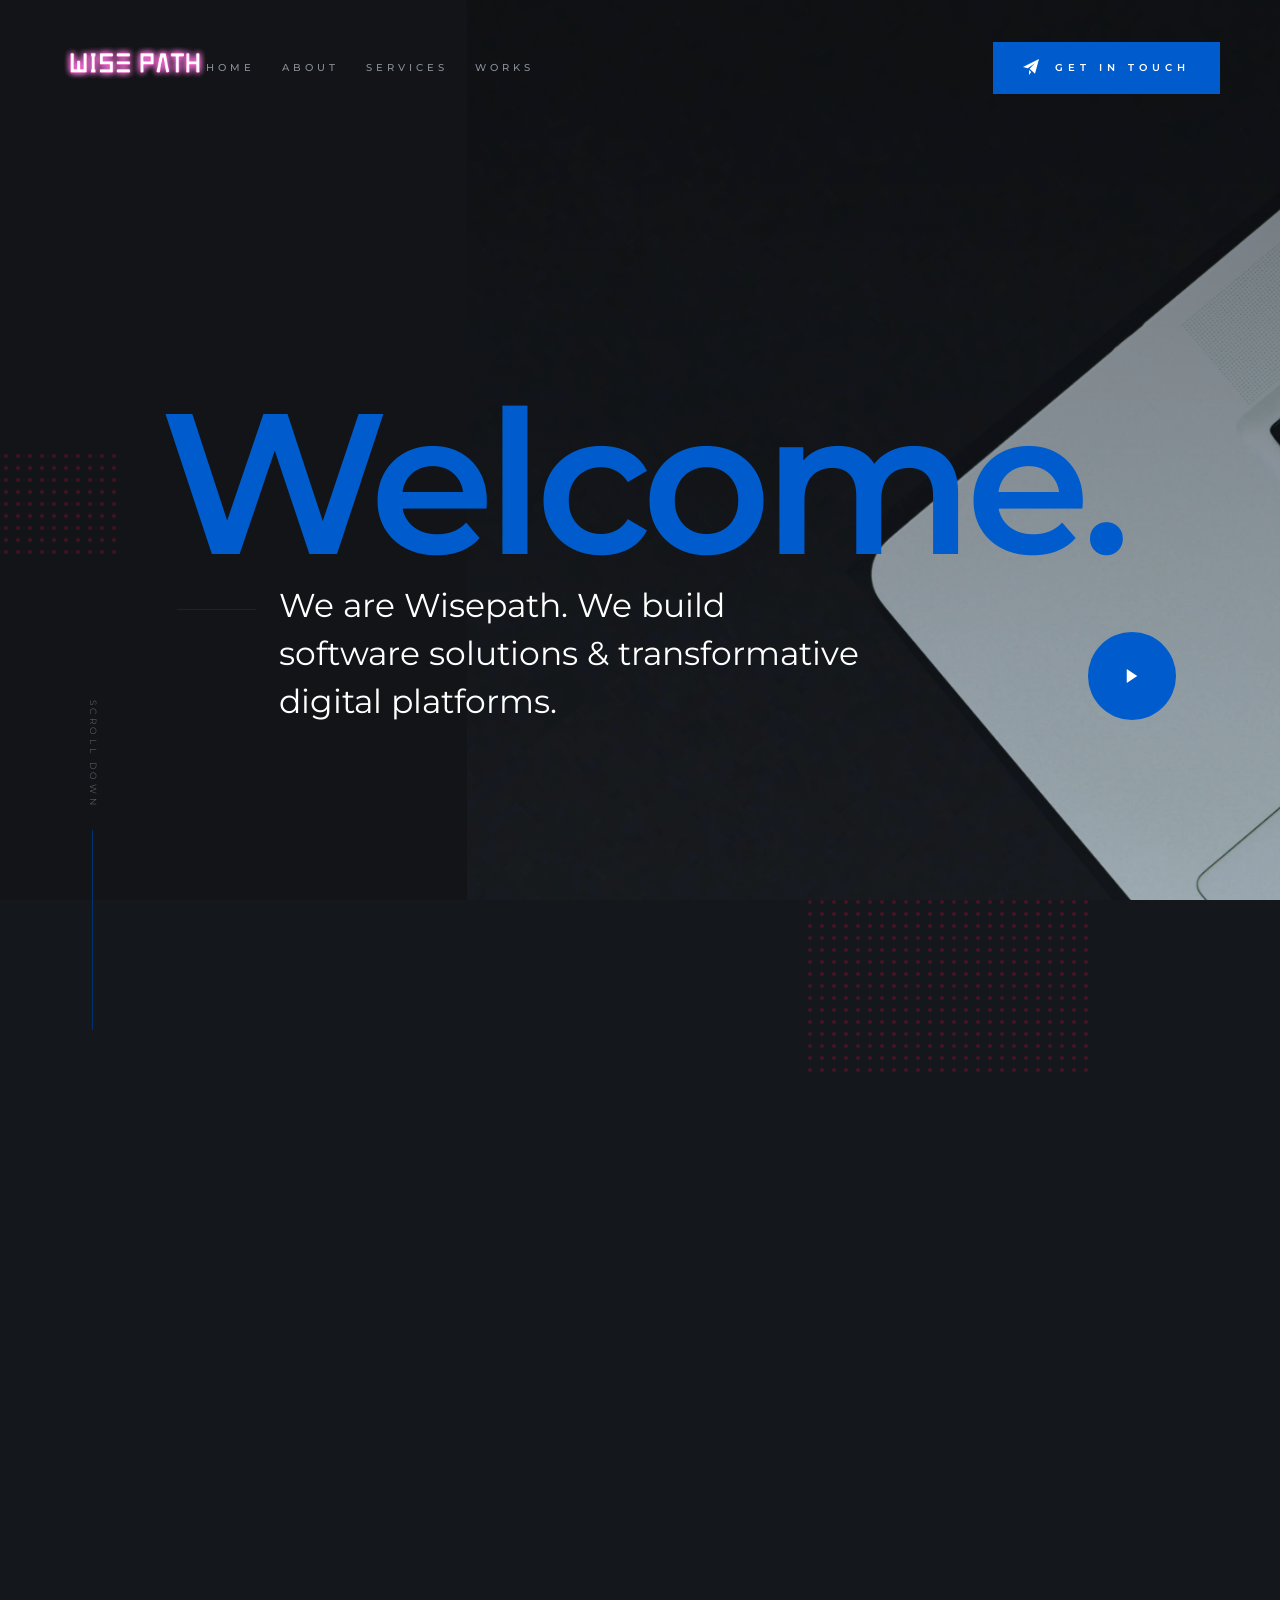
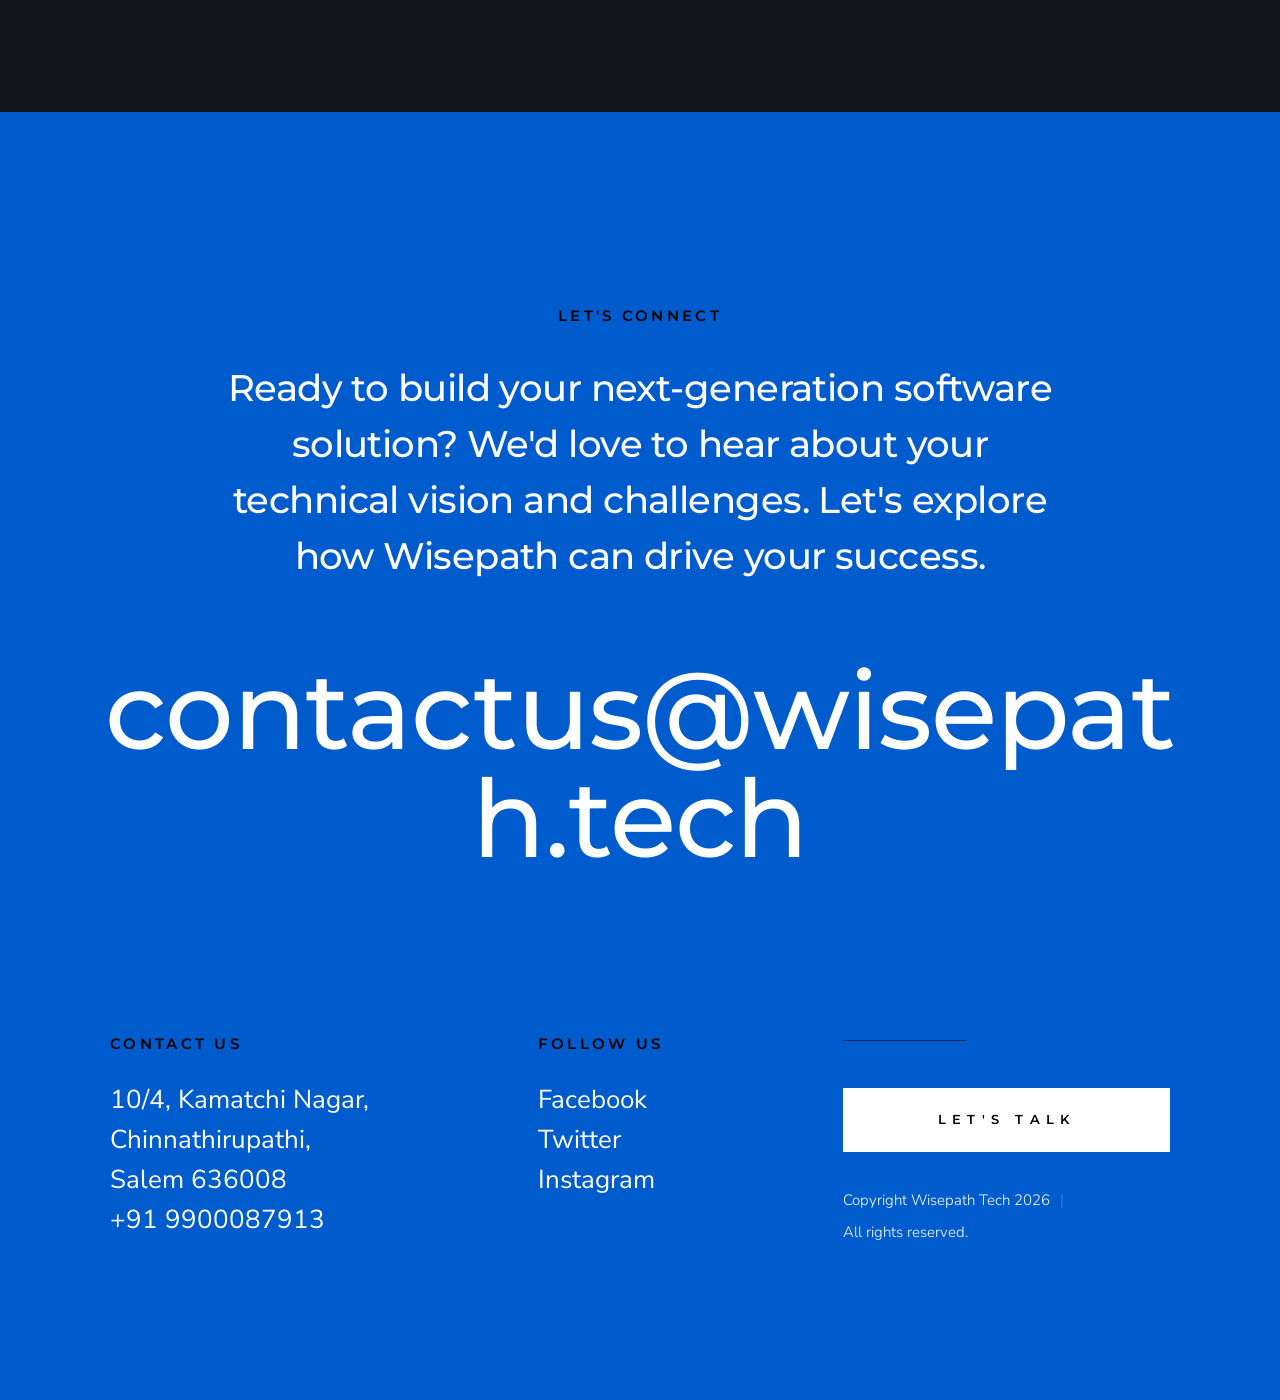
==== index.html @ 1fee24b3 "Initial Commit" ====
<!DOCTYPE html>
<html class="no-js" lang="en">
<head>

    <!--- basic page needs
    ================================================== -->
    <meta charset="utf-8">
    <title>Wisepath - Software Development & Digital Solutions</title>
    <meta name="description" content="Wisepath is a leading software development and digital solutions company delivering cutting-edge enterprise applications.">
    <meta name="author" content="Wisepath Team">

    <!-- mobile specific metas
    ================================================== -->
    <meta name="viewport" content="width=device-width, initial-scale=1">

    <!-- CSS
    ================================================== -->
    <link rel="stylesheet" href="css/styles.css">
    <link rel="stylesheet" href="css/vendor.css">

    <!-- script
    ================================================== -->
    <script src="js/modernizr.js"></script>
    <script defer src="js/fontawesome/all.min.js"></script>

    <!-- favicons
    ================================================== -->
    <link rel="apple-touch-icon" sizes="180x180" href="apple-touch-icon.png">
    <link rel="icon" type="image/png" sizes="32x32" href="favicon-32x32.png">
    <link rel="icon" type="image/png" sizes="16x16" href="favicon-16x16.png">
    <link rel="manifest" href="site.webmanifest">

</head>

<body id="top">


    <!-- preloader
    ================================================== -->
    <div id="preloader">
        <div id="loader" class="dots-fade">
            <div></div>
            <div></div>
            <div></div>
        </div>
    </div>


    <!-- header
    ================================================== -->
    <header class="s-header">

        <div class="s-header__logo">
            <a href="index.html">
                <img src="images/logo.png" alt="Homepage">
            </a>
        </div>

        <div class="s-header__content">
    
            <nav class="s-header__nav-wrap">
                <ul class="s-header__nav">
                    <li><a class="smoothscroll" href="#hero" title="Intro">Home</a></li>
                    <li><a class="smoothscroll" href="#about" title="About">About</a></li>
                    <li><a class="smoothscroll" href="#services" title="Services">Services</a></li>
                    <li><a class="smoothscroll" href="#portfolio" title="Works">Works</a></li>
                </ul>
            </nav> <!-- end s-header__nav-wrap -->

            <a href="mailto:#0" class="btn btn--primary btn--small">
                <svg xmlns="http://www.w3.org/2000/svg" width="24" height="24" viewBox="0 0 24 24"><path d="M24 0l-6 22-8.129-7.239 7.802-8.234-10.458 7.227-7.215-1.754 24-12zm-15 16.668v7.332l3.258-4.431-3.258-2.901z"/></svg>
                Get In Touch
            </a>

        </div> <!-- end header-content -->

        <a class="s-header__menu-toggle" href="#0"><span>Menu</span></a>

    </header> <!-- end s-header -->


    <!-- hero
    ================================================== -->
    <section id="hero" class="s-hero target-section">

        <div class="s-hero__bg">
            <div class="gradient-overlay"></div>
        </div>

        <div class="row s-hero__content">
            <div class="column">

                <h1>Welcome.</h1>
                <div class="s-hero__content-about">

                    <p>
                    We are Wisepath. We build <br>
                     software solutions
                    & transformative <br> digital platforms.
                    </p>
    
                    <footer>
                        <div class="s-hero__content-social">
                            <a href="#0"><i class="fab fa-facebook-f" aria-hidden="true"></i></a>
                            <a href="#0"><i class="fab fa-twitter" aria-hidden="true"></i></a>
                            <a href="#0"><i class="fab fa-instagram" aria-hidden="true"></i></a>
                        </div>
                    </footer>
                </div>

            </div>
        </div>

        <div class="s-hero__video">
            <a class="s-hero__video-link" href="#0" data-lity="">
                <svg xmlns="http://www.w3.org/2000/svg" width="24" height="24" viewBox="0 0 24 24"><path d="M21 12l-18 12v-24z"/></svg>
                <span class="s-hero__video-text">Learn More</span>
            </a>
        </div>

        <div class="s-hero__scroll">
            <a href="#about" class="s-hero__scroll-link smoothscroll">
                Scroll Down
            </a>
        </div>

    </section> <!-- end s-hero -->


    <!-- about
    ================================================== -->
    <section id="about" class="s-about">

        <div class="horizontal-line"></div>

        <div class="row">
            <div class="column large-12">

                <div class="section-title" data-num="01" data-aos="fade-up">
                    <h3 class="h6">Who We Are</h3>
                </div>

            </div>

            <div class="column large-6 w-900-stack s-about__intro-text">
                <h1 class="display-1" data-aos="fade-up">
                    Wisepath is a forward-thinking software development company. We architect innovative applications and build scalable digital ecosystems.
                </h1>

                <p class="lead" data-aos="fade-up">
                    We specialize in transforming business challenges into opportunities through strategic thinking, 
                    cutting-edge technology, and human-centered design. Our team of expert developers delivers measurable results 
                    and lasting impact for enterprises worldwide.
                </p>
            </div>

            <div class="column large-6 w-900-stack s-about__photo-block">
                <div class="s-about__photo" data-aos="fade-up"></div>
            </div>
        </div>

        <div class="row block-large-1-2 block-tab-full s-about__process item-list">
            <div class="column item item-process" data-aos="fade-up">
                <h3 class="item-title">Strategy</h3>
                <p>
                We begin by deeply understanding your business goals, market landscape, and target audience. 
                Our strategic consultants develop a comprehensive roadmap that aligns technology solutions with 
                your organizational objectives. This foundation ensures every decision drives real business value.
                </p>
            </div>
            <div class="column item item-process" data-aos="fade-up">
                <h3 class="item-title">Development</h3>
                <p>
                Our expert development teams build robust, scalable solutions using modern technologies and best practices. 
                We focus on clean code, security, and performance optimization. Throughout development, we maintain complete 
                transparency and regular communication with stakeholders.
                </p>
            </div>
            <div class="column item item-process" data-aos="fade-up">
                <h3 class="item-title">Integration</h3>
                <p>
                Seamless integration with your existing systems and workflows is critical. We ensure smooth data migration, 
                minimal downtime, and comprehensive user training. Our integration specialists work to guarantee your new solutions 
                work flawlessly within your ecosystem.
                </p>
            </div>
            <div class="column item item-process" data-aos="fade-up">
                <h3 class="item-title">Optimization</h3>
                <p>
                Post-launch support doesn't end at go-live. We continuously monitor performance, gather user feedback, and 
                implement improvements. Our dedicated support team ensures your systems perform optimally and evolve with your business needs.
                </p>
            </div>
        </div>

    </section> <!-- end s-about -->


    <!-- services
    ================================================== -->
    <section id="services" class="s-services">

        <div class="row">
            <div class="column large-12">
                <div class="section-title" data-num="02" data-aos="fade-up">
                    <h3 class="h6">Our Expertise</h3>
                </div>
            </div>
            <div class="column large-6 w-900-stack">
                <h1 class="display-1" data-aos="fade-up">
                    We deliver comprehensive expertise across software development, 
                    cloud infrastructure, and enterprise solution architecture. 
                </h1>
            </div>
            <div class="column large-6 w-900-stack">
                <p class="lead" data-aos="fade-up">
                Our service portfolio spans the entire digital landscape. From strategic consulting and architectural design to 
                custom application development and ongoing optimization, we provide end-to-end solutions tailored to your unique requirements. 
                We combine industry expertise with emerging technologies to create competitive advantage.
                </p>
            </div>
        </div>

        <div class="row block-large-1-2 block-tab-full s-services__services item-list">
            <div class="column item item-service" data-aos="fade-up">
                <span class="service-icon service-icon--product-design"></span>
                <h3 class="item-title">AI & Machine Learning</h3>
                <p>
                Leverage artificial intelligence to unlock new insights and automate complex processes. Our data scientists and 
                ML engineers develop intelligent systems that evolve and improve over time. From predictive analytics to computer vision, 
                we harness AI to create competitive advantages.
                </p>
            </div>
            <div class="column item item-service" data-aos="fade-up">
                <span class="service-icon service-icon--branding"></span>
                <h3 class="item-title">Cloud Infrastructure</h3>
                <p>
                Scale with confidence through enterprise-grade cloud solutions. We architect multi-cloud strategies, manage migrations, 
                and optimize costs across AWS, Azure, and GCP. Our infrastructure experts ensure security, reliability, and performance 
                at every scale.
                </p>
            </div>
            <div class="column item item-service" data-aos="fade-up">
                <span class="service-icon service-icon--frontend"></span>
                <h3 class="item-title">Software Development</h3>
                <p>
                From custom applications to enterprise systems, we build robust software solutions using cutting-edge technologies. 
                Our development teams specialize in cloud-native applications, API development, and scalable architectures. Code quality 
                and maintainability are paramount in everything we deliver.
                </p>
            </div>
            <div class="column item item-service" data-aos="fade-up">
                <span class="service-icon service-icon--research"></span>
                <h3 class="item-title">Digital Strategy</h3>
                <p>
                Navigate the rapidly evolving digital landscape with strategic guidance from industry veterans. We conduct competitive 
                analysis, assess market opportunities, and develop transformation roadmaps. Our strategic insights drive informed decisions 
                and accelerate business growth.
                </p>
            </div>
            <div class="column item item-service" data-aos="fade-up">
                <span class="service-icon service-icon--illustration"></span>
                <h3 class="item-title">Data Analytics</h3>
                <p>
                Transform raw data into actionable intelligence. Our analytics specialists build data warehouses, implement BI solutions, 
                and create powerful visualizations. Gain deep insights into customer behavior, operational efficiency, and business trends 
                to drive strategic decisions.
                </p>
            </div>
            <div class="column item item-service" data-aos="fade-up">
                <span class="service-icon service-icon--ecommerce"></span>
                <h3 class="item-title">Security & Compliance</h3>
                <p>
                Protect your digital assets with comprehensive security solutions. We conduct security audits, implement zero-trust 
                architectures, and ensure regulatory compliance. Our security-first approach safeguards your data and maintains stakeholder 
                trust throughout your digital transformation.
                </p>
            </div>
        </div>

    </section> <!-- end s-services -->

    <section id="portfolio" class="s-portfolio">

        <div class="row s-porfolio__top">
            <div class="column large-6 w-900-stack">
                <div class="section-title" data-num="03" data-aos="fade-up">
                    <h3 class="h6">Recent Works</h3>
                </div>
            </div>
            <div class="column large-6 w-900-stack">
                <h1 class="display-1" data-aos="fade-up">
                    Our recent projects showcase our commitment to innovation and excellence. These case studies 
                    demonstrate measurable business impact.
                </h1>
            </div>
        </div> <!-- end s-portfolio__top-->

        <div class="row s-portfolio__list block-large-1-2 block-tab-full collapse">

            <div class="column" data-aos="fade-up">
                <div class="folio-item">
                    <div class="folio-item__thumb">
                        <a class="folio-item__thumb-link" href="https://images.unsplash.com/photo-1558494949-ef010cbdcc31?w=1050&h=700&fit=crop" title="Enterprise Data Platform" data-size="1050x700">
                            <img src="https://images.unsplash.com/photo-1558494949-ef010cbdcc31?w=600&h=400&fit=crop" 
                                 srcset="https://images.unsplash.com/photo-1558494949-ef010cbdcc31?w=600&h=400&fit=crop 1x, https://images.unsplash.com/photo-1558494949-ef010cbdcc31?w=1200&h=800&fit=crop 2x" alt="Server infrastructure and cloud data center">
                        </a>
                    </div>
                    <div class="folio-item__info">
                        <div class="folio-item__cat">Cloud Migration</div>
                        <h4 class="folio-item__title">Enterprise Data Platform</h4>
                    </div>
                    <a href="#0" title="Project Link" class="folio-item__project-link">Project Link</a>
                    <div class="folio-item__caption">
                        <p>Redesigned data infrastructure for Fortune 500 company, reducing operational costs by 40% and improving query performance by 10x through cloud-native architecture.</p>
                    </div>
                </div>
            </div> <!-- end column -->
            <div class="column" data-aos="fade-up">
                <div class="folio-item">
                    <div class="folio-item__thumb">
                        <a class="folio-item__thumb-link" href="https://images.unsplash.com/photo-1551288049-bebda4e38f71?w=1050&h=700&fit=crop" title="Predictive Analytics Platform" data-size="1050x700">
                            <img src="https://images.unsplash.com/photo-1551288049-bebda4e38f71?w=600&h=400&fit=crop" 
                                 srcset="https://images.unsplash.com/photo-1551288049-bebda4e38f71?w=600&h=400&fit=crop 1x, https://images.unsplash.com/photo-1551288049-bebda4e38f71?w=1200&h=800&fit=crop 2x" alt="Data analytics dashboard with charts and graphs">
                        </a>
                    </div>
                    <div class="folio-item__info">
                        <div class="folio-item__cat">AI Implementation</div>
                        <h4 class="folio-item__title">Predictive Analytics Platform</h4>
                    </div>
                    <a href="#0" title="Project Link" class="folio-item__project-link">Project Link</a>
                    <div class="folio-item__caption">
                        <p>Developed machine learning pipeline for demand forecasting, enabling 25% improvement in inventory optimization and $5M annual savings for retail client.</p>
                    </div>
                </div>
            </div> <!-- end column -->
            <div class="column" data-aos="fade-up">
                <div class="folio-item">
                    <div class="folio-item__thumb">
                        <a class="folio-item__thumb-link" href="https://images.unsplash.com/photo-1576091160550-2173dba999ef?w=1050&h=700&fit=crop" title="Healthcare Digital Suite" data-size="1050x700">
                            <img src="https://images.unsplash.com/photo-1576091160550-2173dba999ef?w=600&h=400&fit=crop" 
                                 srcset="https://images.unsplash.com/photo-1576091160550-2173dba999ef?w=600&h=400&fit=crop 1x, https://images.unsplash.com/photo-1576091160550-2173dba999ef?w=1200&h=800&fit=crop 2x" alt="Healthcare technology and digital medical solutions">
                        </a>
                    </div>
                    <div class="folio-item__info">
                        <div class="folio-item__cat">Digital Transformation</div>
                        <h4 class="folio-item__title">Healthcare Digital Suite</h4>
                    </div>
                    <a href="#0" title="Project Link" class="folio-item__project-link">Project Link</a>
                    <div class="folio-item__caption">
                        <p>Built comprehensive digital platform for healthcare provider network, improving patient engagement by 60% and reducing administrative overhead through automation.</p>
                    </div>
                </div>
            </div> <!-- end column -->
            <div class="column" data-aos="fade-up">
                <div class="folio-item">
                    <div class="folio-item__thumb">
                        <a class="folio-item__thumb-link" href="https://images.unsplash.com/photo-1563013544-824ae1b704d3?w=1050&h=700&fit=crop" title="Mobile-First E-Commerce" data-size="1050x700">
                            <img src="https://images.unsplash.com/photo-1563013544-824ae1b704d3?w=600&h=400&fit=crop" 
                                 srcset="https://images.unsplash.com/photo-1563013544-824ae1b704d3?w=600&h=400&fit=crop 1x, https://images.unsplash.com/photo-1563013544-824ae1b704d3?w=1200&h=800&fit=crop 2x" alt="E-commerce mobile application development">
                        </a>
                    </div>
                    <div class="folio-item__info">
                        <div class="folio-item__cat">Application Development</div>
                        <h4 class="folio-item__title">Mobile-First E-Commerce</h4>
                    </div>
                    <a href="#0" title="Project Link" class="folio-item__project-link">Project Link</a>
                    <div class="folio-item__caption">
                        <p>Engineered scalable e-commerce platform handling 100K+ daily transactions with real-time inventory sync, resulting in 45% increase in mobile conversion rates.</p>
                    </div>
                </div>
            </div> <!-- end column -->
            <div class="column" data-aos="fade-up">
                <div class="folio-item">
                    <div class="folio-item__thumb">
                        <a class="folio-item__thumb-link" href="https://images.unsplash.com/photo-1552664730-d307ca884978?w=1050&h=700&fit=crop" title="ERP Implementation" data-size="1050x700">
                            <img src="https://images.unsplash.com/photo-1552664730-d307ca884978?w=600&h=400&fit=crop" 
                                 srcset="https://images.unsplash.com/photo-1552664730-d307ca884978?w=600&h=400&fit=crop 1x, https://images.unsplash.com/photo-1552664730-d307ca884978?w=1200&h=800&fit=crop 2x" alt="Enterprise team collaboration and project planning">
                        </a>
                    </div>
                    <div class="folio-item__info">
                        <div class="folio-item__cat">Systems Integration</div>
                        <h4 class="folio-item__title">ERP Implementation</h4>
                    </div>
                    <a href="#0" title="Project Link" class="folio-item__project-link">
                        Project Link
                    </a>
                    <div class="folio-item__caption">
                        <p>Orchestrated enterprise resource planning implementation across 15 locations, consolidating systems and improving operational visibility for manufacturing leader.</p>
                    </div>
                </div>
            </div> <!-- end column -->
            <div class="column" data-aos="fade-up">
                <div class="folio-item">
                    <div class="folio-item__thumb">
                        <a class="folio-item__thumb-link" href="https://images.unsplash.com/photo-1550751827-4bd374c3f58b?w=1050&h=700&fit=crop" title="Zero-Trust Security Architecture" data-size="1050x700">
                            <img src="https://images.unsplash.com/photo-1550751827-4bd374c3f58b?w=600&h=400&fit=crop" 
                                 srcset="https://images.unsplash.com/photo-1550751827-4bd374c3f58b?w=600&h=400&fit=crop 1x, https://images.unsplash.com/photo-1550751827-4bd374c3f58b?w=1200&h=800&fit=crop 2x" alt="Cybersecurity and network protection infrastructure">
                        </a>
                    </div>
                    <div class="folio-item__info">
                        <div class="folio-item__cat">Security Infrastructure</div>
                        <h4 class="folio-item__title">Zero-Trust Security Architecture</h4>
                    </div>
                    <a href="#0" title="Project Link" class="folio-item__project-link">Project Link</a>
                    <div class="folio-item__caption">
                        <p>Designed and implemented zero-trust security model for financial services firm, achieving SOC 2 Type II compliance and reducing security incidents by 85%.</p>
                    </div>
                </div>
            </div> <!-- end column -->

        </div> <!-- folio-list -->

    </section> <!-- end s-portfolio -->


    <!-- clients
    ================================================== -->
    <div id="clients" class="section s-clients">

        <div class="row narrower s-clients__top h-text-center">
            <div class="column">
                <h1 class="display-1" data-aos="fade-up">
                We've partnered with innovation-driven companies
                transforming industries through smart software
                </h1>
            </div>
        </div> <!-- s-clients__top -->

        <div class="row clients-outer">
            <div class="column">
                <div class="clients" data-aos="fade-up">
                    
                    <a href="#0" title="Partner" class="clients__slide"><img src="https://img.icons8.com/ios/100/0066cc/cloud-computing.png" alt="Cloud Computing" /></a>
                    <a href="#0" title="Partner" class="clients__slide"><img src="https://img.icons8.com/ios/100/0066cc/artificial-intelligence.png" alt="Artificial Intelligence" /></a>
                    <a href="#0" title="Partner" class="clients__slide"><img src="https://img.icons8.com/ios/100/0066cc/api-settings.png" alt="API Development" /></a>
                    <a href="#0" title="Partner" class="clients__slide"><img src="https://img.icons8.com/ios/100/0066cc/cyber-security.png" alt="Cyber Security" /></a>
                    <a href="#0" title="Partner" class="clients__slide"><img src="https://img.icons8.com/ios/100/0066cc/database.png" alt="Database Solutions" /></a>
                    <a href="#0" title="Partner" class="clients__slide"><img src="https://img.icons8.com/ios/100/0066cc/mobile-phone.png" alt="Mobile Development" /></a>
                    <a href="#0" title="Partner" class="clients__slide"><img src="https://img.icons8.com/ios/100/0066cc/source-code.png" alt="Source Code" /></a>
                    <a href="#0" title="Partner" class="clients__slide"><img src="https://img.icons8.com/ios/100/0066cc/analytics.png" alt="Analytics" /></a>
                     
                </div> <!-- end clients -->
            </div> <!-- end column -->
        </div> <!-- end clients-outer -->

        <div class="row testimonials collapse">

            <div class="column large-12">

                <div class="testimonial-slider" data-aos="fade-up">

                    <div class="testimonial-slider__slide">
                        <p>
                        Wisepath's approach to backend infrastructure redesign was transformative. They guided us through a complex transition 
                        with minimal disruption, and the results exceeded our expectations. The team's expertise and dedication 
                        made this a success story for our entire organization.
                        </p>
                        <div class="testimonial-slider__author">
                            <img src="https://images.unsplash.com/photo-1472099645785-5658abf4ff4e?w=150&h=150&fit=crop&crop=face" alt="Michael Chen testimonial" class="testimonial-slider__avatar">
                            <cite class="testimonial-slider__cite">
                                <strong>Michael Chen</strong>
                                <span>CTO, Digital Innovations Inc.</span>
                            </cite>
                        </div>
                    </div> <!-- end testimonials__slide -->
    
                    <div class="testimonial-slider__slide">
                        <p>
                        The enterprise application platform Wisepath developed for us has revolutionized our business operations. 
                        Their technical excellence combined with business acumen delivered solutions that directly impacted our bottom line. 
                        Exceptional software engineering partners in every regard.
                        </p>
                        <div class="testimonial-slider__author">
                            <img src="https://images.unsplash.com/photo-1494790108377-be9c29b29330?w=150&h=150&fit=crop&crop=face" alt="Sarah Williams testimonial" class="testimonial-slider__avatar">
                            <cite class="testimonial-slider__cite">
                                <strong>Sarah Williams</strong>
                                <span>VP of Operations, RetailTech Solutions</span>
                            </cite>
                        </div>
                    </div> <!-- end testimonials__slide -->
    
                    <div class="testimonial-slider__slide">
                        <p>
                        Working with Wisepath on our digital transformation was the best decision we made. Their strategic guidance, 
                        technical prowess, and commitment to our success set them apart. They didn't just deliver a project; they 
                        became true partners in our growth journey.
                        </p>
                        <div class="testimonial-slider__author">
                            <img src="https://images.unsplash.com/photo-1507003211169-0a1dd7228f2d?w=150&h=150&fit=crop&crop=face" alt="James Patterson testimonial" class="testimonial-slider__avatar">
                            <cite class="testimonial-slider__cite">
                                <strong>James Patterson</strong>
                                <span>Executive Director, HealthCare Networks</span>
                            </cite>
                        </div>
                    </div> <!-- end testimonials__slide -->
    
                    <div class="testimonial-slider__slide">
                        <p>
                        Wisepath's security infrastructure and application development have been instrumental in helping us build 
                        robust, scalable systems. Their zero-trust approach to security provides confidence in our software integrity. 
                        Outstanding technical expertise and strategic thinking.
                        </p>
                        <div class="testimonial-slider__author">
                            <img src="https://images.unsplash.com/photo-1438761681033-6461ffad8d80?w=150&h=150&fit=crop&crop=face" alt="Amanda Ross testimonial" class="testimonial-slider__avatar">
                            <cite class="testimonial-slider__cite">
                                <strong>Amanda Ross</strong>
                                <span>Chief Security Officer, FinServ Solutions</span>
                            </cite>
                        </div>
                    </div> <!-- end testimonials__slide -->

                </div> <!-- end testimonial slider -->
                
            </div> <!-- end column -->

        </div> <!-- end row -->


    </div> <!-- end s-clients -->


    <!-- contact
    ================================================== -->
    <section class="s-contact">

        <div class="row narrower s-contact__top h-text-center">
            <div class="column">
                <h3 class="h6">Let's Connect</h3>
                <h1 class="display-1">
                Ready to build your next-generation software solution? 
                We'd love to hear about your technical vision and challenges. 
                Let's explore how Wisepath can drive your success.
                </h1>
            </div>
        </div>

        <div class="row h-text-center">
            <div class="column">
                <p class="s-contact__email">
                    <a href="mailto:contactus@wisepath.tech">contactus@wisepath.tech</a>
                </p>
            </div>
        </div>

    </section>  <!-- end s-contact -->


    <!-- footer
    ================================================== -->
    <footer class="s-footer">
        <div class="row row-y-top">

            <div class="column large-8 medium-12">
                <div class="row">
                    <div class="column large-7 tab-12 s-footer__block">
                        <h4 class="h6">Contact Us</h4>
        
                        <p>
                       10/4, Kamatchi Nagar,<br>
                        Chinnathirupathi, <br>
                        Salem 636008 <br>
                        <a href="tel:+919900087913">+91 9900087913</a>
                        </p>
                    </div>
        
                    <div class="column large-5 tab-12 s-footer__block">
                        <h4 class="h6">Follow Us</h4 class="h6">
        
                        <ul class="s-footer__list">
                            <li><a href="#0">Facebook</a></li>
                            <li><a href="#0">Twitter</a></li>
                            <li><a href="#0">Instagram</a></li>
                        </ul>
                    </div>
                </div>
            </div>

            <div class="column large-4 medium-12 s-footer__block--end">
                <a href="mailto:contactus@wisepath.tech" class="btn h-full-width">Let's Talk</a>

                <div class="ss-copyright">
                    <span>Copyright Wisepath Tech 2026</span> 
                    <span>All rights reserved.</span>
                </div>
            </div>

            <div class="ss-go-top">
                <a class="smoothscroll" title="Back to Top" href="#top">
                    top
                </a>
            </div> <!-- end ss-go-top -->

        </div>
    </footer>
    

    <!-- photoswipe background
    ================================================== -->
    <div aria-hidden="true" class="pswp" role="dialog" tabindex="-1">

        <div class="pswp__bg"></div>
        <div class="pswp__scroll-wrap">

            <div class="pswp__container">
                <div class="pswp__item"></div>
                <div class="pswp__item"></div>
                <div class="pswp__item"></div>
            </div>

            <div class="pswp__ui pswp__ui--hidden">
                <div class="pswp__top-bar">
                    <div class="pswp__counter"></div><button class="pswp__button pswp__button--close" title="Close (Esc)"></button> <button class="pswp__button pswp__button--share" title=
                    "Share"></button> <button class="pswp__button pswp__button--fs" title="Toggle fullscreen"></button> <button class="pswp__button pswp__button--zoom" title=
                    "Zoom in/out"></button>
                    <div class="pswp__preloader">
                        <div class="pswp__preloader__icn">
                            <div class="pswp__preloader__cut">
                                <div class="pswp__preloader__donut"></div>
                            </div>
                        </div>
                    </div>
                </div>
                <div class="pswp__share-modal pswp__share-modal--hidden pswp__single-tap">
                    <div class="pswp__share-tooltip"></div>
                </div><button class="pswp__button pswp__button--arrow--left" title="Previous (arrow left)"></button> <button class="pswp__button pswp__button--arrow--right" title=
                "Next (arrow right)"></button>
                <div class="pswp__caption">
                    <div class="pswp__caption__center"></div>
                </div>
            </div>

        </div>

    </div> <!-- end photoSwipe background -->


    <!-- Java Script
    ================================================== -->
    <script src="js/jquery-3.2.1.min.js"></script>
    <script src="js/plugins.js"></script>
    <script src="js/main.js"></script>

</body>

</html>
---- css/styles.css ----
/* =================================================================== 
 * Wisepath Main Stylesheet
 * Version 2.0
 * ------------------------------------------------------------------
 *
 * TOC:
 * # settings and variables
 *      ## fonts
 *      ## colors
 *      ## vertical spacing and typescale
 *      ## grid variables
 * # normalize
 * # basic/base setup styles
 *      ## media
 *      ## typography resets
 *      ## links
 *      ## inputs
 * # Grid v3.0.0
 *      ## medium screen devices
 *      ## tablets
 *      ## mobile devices
 *      ## small mobile devices <= 400px
 * # block grids
 *      ## block grids - medium screen devices
 *      ## block grids - tablets
 *      ## block grids - mobile devices
 *      ## block grids - small mobile devices <= 400px
 * # MISC
 * # custom grid, block grid STACK breakpoints 
 * # base style overrides
 *      ## links
 * # typography & general theme styles
 *      ## lists
 *      ## responsive video container
 *      ## floated image
 *      ## tables
 *      ## spacing
 * # preloader
 * # forms 
 *      ## style placeholder text
 *      ## change autocomplete styles in Chrome
 * # buttons
 * # additional components
 *      ## additional typo styles
 *      ## skillbars
 *      ## alert box
 * # common and reusable styles
 *      ## item list 
 *      ## slick slider 
 * # site header
 *      ## header logo
 *      ## main navigation
 *      ## mobile menu toggle
 *      ## header contact button
 * # hero
 *      ## hero content
 *      ## hero video
 *      ## hero scroll
 *      ## animate intro content
 *      ## animations
 * # about
 *      ## about photo
 *      ## about process
 * # services
 * # portfolio
 *      ## portfolio list
 * # clients
 *      ## clients slider
 *      ## testimonials
 * # contact
 * # footer
 *      ## footer block
 *      ## footer list
 *      ## copyright
 *      ## go top
 *
 * ------------------------------------------------------------------ */



/* ===================================================================
 * # settings and variables
 *
 * ------------------------------------------------------------------- */

/* ------------------------------------------------------------------- 
 * ## fonts
 * ------------------------------------------------------------------- */

@import url("https://fonts.googleapis.com/css?family=Montserrat:300,300i,400,400i,500,500i,600,600i,700,700i|Nunito+Sans:300,300i,400,400i,600,600i,700,700i&display=swap");

:root {
    --font-1: "Nunito Sans", sans-serif;
    --font-2: "Montserrat", sans-serif;

    /* monospace
     */
    --font-mono: Consolas, "Andale Mono", Courier, "Courier New", monospace;
}


/* ------------------------------------------------------------------- 
 * ## colors
 * ------------------------------------------------------------------- */
:root {

    /* color-1(#0066cc - Primary Blue)
     * color-2(#1a7fd9 - Accent Blue)
     * color-3(#e6f0ff - Light Blue)
     */
    --color-1: hsla(213, 100%, 40%, 1);
    --color-2: hsla(213, 75%, 58%, 1);
    --color-3: hsla(213, 100%, 96%, 1);

    /* theme color variations
     */
    --color-1-lighter: hsla(213, 100%, 55%, 1);
    --color-1-light  : hsla(213, 100%, 48%, 1);
    --color-1-dark   : hsla(213, 100%, 32%, 1);
    --color-1-darker : hsla(213, 100%, 22%, 1);
    --color-2-lighter: hsla(213, 75%, 73%, 1);
    --color-2-light  : hsla(213, 75%, 68%, 1);
    --color-2-dark   : hsla(213, 75%, 48%, 1);
    --color-2-darker : hsla(213, 75%, 38%, 1);

    /* feedback colors
     * color-error(#ffd1d2), color-success(#c8e675), 
     * color-info(#d7ecfb), color-notice(#fff099)
     */
    --color-error          : hsla(359, 100%, 91%, 1);
    --color-success        : hsla(76, 69%, 68%, 1);
    --color-info           : hsla(205, 82%, 91%, 1);
    --color-notice         : hsla(51, 100%, 80%, 1);
    --color-error-content  : hsla(359, 50%, 50%, 1);
    --color-success-content: hsla(76, 29%, 28%, 1);
    --color-info-content   : hsla(205, 32%, 31%, 1);
    --color-notice-content : hsla(51, 30%, 30%, 1);

    /* shades 
     * generated using 
     * Tint & Shade Generator 
     * (https://maketintsandshades.com/)
     */
    --color-black  : #000000;
    --color-gray-19: #0b0b0c;
    --color-gray-18: #161719;
    --color-gray-17: #202225;
    --color-gray-16: #2b2e32;
    --color-gray-15: #363a3f;
    --color-gray-14: #41454b;
    --color-gray-13: #4c5158;
    --color-gray-12: #565c64;
    --color-gray-11: #616871;
    --color-gray-10: #6c737d;
    --color-gray-9 : #7b818a;
    --color-gray-8 : #898f97;
    --color-gray-7 : #989da4;
    --color-gray-6 : #a7abb1;
    --color-gray-5 : #b6b9be;
    --color-gray-4 : #c4c7cb;
    --color-gray-3 : #d3d5d8;
    --color-gray-2 : #e2e3e5;
    --color-gray-1 : #f0f1f2;
    --color-white  : #ffffff;

    /* text
     */
    --color-text       : var(--color-gray-10);
    --color-text-dark  : var(--color-white);
    --color-text-light : var(--color-gray-12);
    --color-placeholder: var(--color-gray-11);

    /* buttons
     */
    --color-btn                   : var(--color-gray-15);
    --color-btn-text              : var(--color-white);
    --color-btn-hover             : var(--color-white);
    --color-btn-hover-text        : var(--color-black);
    --color-btn-primary           : var(--color-1);
    --color-btn-primary-text      : var(--color-white);
    --color-btn-primary-hover     : var(--color-white);
    --color-btn-primary-hover-text: var(--color-black);
    --color-btn-stroke            : var(--color-white);
    --color-btn-stroke-text       : var(--color-white);
    --color-btn-stroke-hover      : var(--color-white);
    --color-btn-stroke-hover-text : var(--color-black);

    /* others
     */
    --color-body  : var(--color-1);
    --color-bg    : #14171B;
    --color-border: var(--color-gray-17);
}


/* ------------------------------------------------------------------- 
 * ## vertical spacing and typescale
 * ------------------------------------------------------------------- */
:root {

    /* spacing
     * base font size: 18px 
     * vertical space unit : 32px
     */
    --base-size     : 62.5%;
    --base-font-size: 1.8rem;
    --space         : 3.2rem;

    /* vertical spacing 
     */
    --vspace-0_25: calc(0.25 * var(--space));
    --vspace-0_5 : calc(0.5 * var(--space));
    --vspace-0_75: calc(0.75 * var(--space));
    --vspace-1   : calc(var(--space));
    --vspace-1_25: calc(1.25 * var(--space));
    --vspace-1_5 : calc(1.5 * var(--space));
    --vspace-1_75: calc(1.75 * var(--space));
    --vspace-2   : calc(2 * var(--space));
    --vspace-2_5 : calc(2.5 * var(--space));
    --vspace-3   : calc(3 * var(--space));
    --vspace-3_5 : calc(3.5 * var(--space));
    --vspace-4   : calc(4 * var(--space));

    /* type scale
     * ratio 1:2 | base: 18px
     * -------------------------------------------------------
     *
     * --text-display-3 = (77.40px)
     * --text-display-2 = (64.50px)
     * --text-display-1 = (53.75px)
     * --text-xxxl      = (44.79px)
     * --text-xxl       = (37.32px)
     * --text-xl        = (31.10px)
     * --text-lg        = (25.92px)
     * --text-md        = (21.60px)
     * --text-size      = (18.00px) BASE
     * --text-sm        = (15.00px)
     * --text-xs        = (12.50px)
     *
     * -------------------------------------------------------
     */
    --text-scale-ratio: 1.2;
    --text-size       : var(--base-font-size);
    --text-xs         : calc((var(--text-size) / var(--text-scale-ratio)) / var(--text-scale-ratio));
    --text-sm         : calc(var(--text-xs) * var(--text-scale-ratio));
    --text-md         : calc(var(--text-sm) * var(--text-scale-ratio) * var(--text-scale-ratio));
    --text-lg         : calc(var(--text-md) * var(--text-scale-ratio));
    --text-xl         : calc(var(--text-lg) * var(--text-scale-ratio));
    --text-xxl        : calc(var(--text-xl) * var(--text-scale-ratio));
    --text-xxxl       : calc(var(--text-xxl) * var(--text-scale-ratio));
    --text-display-1  : calc(var(--text-xxxl) * var(--text-scale-ratio));
    --text-display-2  : calc(var(--text-display-1) * var(--text-scale-ratio));
    --text-display-3  : calc(var(--text-display-2) * var(--text-scale-ratio));

    /* default button height
     */
    --vspace-btn: var(--vspace-2);
}

/* on mobile devices below 480px
 */
@media screen and (max-width: 480px) {
    :root {
        --base-font-size: 1.6rem;
        --space         : 2.8rem;
    }
}


/* ------------------------------------------------------------------- 
 * ## grid variables
 * ------------------------------------------------------------------- */
:root {

    /* widths for rows and containers
     */
    --width-full    : 100%;
    --width-max     : 1200px;
    --width-wide    : 1400px;
    --width-wider   : 1600px;
    --width-widest  : 1800px;
    --width-narrow  : 1000px;
    --width-narrower: 900px;
    --width-grid-max: var(--width-max);

    /* gutters
     */
    --gutter-lg : 2rem;
    --gutter-md : 1.6rem;
    --gutter-mob: 1rem;
}



/* ==========================================================================
 * # normalize
 * normalize.css v8.0.1 | MIT License |
 * github.com/necolas/normalize.css
 *
 * -------------------------------------------------------------------------- */

/* ------------------------------------------------------------------- 
 * ## document
 * ------------------------------------------------------------------- */

/* 1. Correct the line height in all browsers.
 * 2. Prevent adjustments of font size after orientation changes in iOS.*/

html {
    line-height: 1.15;
    /* 1 */
    -webkit-text-size-adjust: 100%;
    /* 2 */
}

/* ------------------------------------------------------------------- 
 * ## sections
 * ------------------------------------------------------------------- */

/* Remove the margin in all browsers. */

body {
    margin: 0;
}

/* Render the `main` element consistently in IE. */

main {
    display: block;
}

/* Correct the font size and margin on `h1` elements within `section` and
 * `article` contexts in Chrome, Firefox, and Safari. */

h1 {
    font-size: 2em;
    margin: 0.67em 0;
}

/* ------------------------------------------------------------------- 
 * ## grouping
 * ------------------------------------------------------------------- */

/* 1. Add the correct box sizing in Firefox.
 * 2. Show the overflow in Edge and IE. */

hr {
    -webkit-box-sizing: content-box;
    box-sizing: content-box;
    /* 1 */
    height: 0;
    /* 1 */
    overflow: visible;
    /* 2 */
}

/* 1. Correct the inheritance and scaling of font size in all browsers.
 * 2. Correct the odd `em` font sizing in all browsers. */

pre {
    font-family: monospace, monospace;
    /* 1 */
    font-size: 1em;
    /* 2 */
}

/* ------------------------------------------------------------------- 
 * ## text-level semantics
 * ------------------------------------------------------------------- */

/* Remove the gray background on active links in IE 10. */

a {
    background-color: transparent;
}

/* 1. Remove the bottom border in Chrome 57-
 * 2. Add the correct text decoration in Chrome, Edge, IE, Opera, and Safari. */

abbr[title] {
    border-bottom: none;
    /* 1 */
    text-decoration: underline;
    /* 2 */
    -webkit-text-decoration: underline dotted;
    text-decoration: underline dotted;
    /* 2 */
}

/* Add the correct font weight in Chrome, Edge, and Safari. */

b, strong {
    font-weight: bolder;
}

/* 1. Correct the inheritance and scaling of font size in all browsers.
 * 2. Correct the odd `em` font sizing in all browsers. */

code, kbd, samp {
    font-family: monospace, monospace;
    /* 1 */
    font-size: 1em;
    /* 2 */
}

/* Add the correct font size in all browsers. */

small {
    font-size: 80%;
}

/* Prevent `sub` and `sup` elements from affecting the line height in
 * all browsers. */

sub, sup {
    font-size: 75%;
    line-height: 0;
    position: relative;
    vertical-align: baseline;
}

sub {
    bottom: -0.25em;
}

sup {
    top: -0.5em;
}

/* ------------------------------------------------------------------- 
 * ## embedded content
 * ------------------------------------------------------------------- */

/* Remove the border on images inside links in IE 10. */

img {
    border-style: none;
}

/* ------------------------------------------------------------------- 
 * ## forms
 * ------------------------------------------------------------------- */

/* 1. Change the font styles in all browsers.
 * 2. Remove the margin in Firefox and Safari. */

button, input, optgroup, select, textarea {
    font-family: inherit;
    /* 1 */
    font-size: 100%;
    /* 1 */
    line-height: 1.15;
    /* 1 */
    margin: 0;
    /* 2 */
}

/* Show the overflow in IE.
 * 1. Show the overflow in Edge. */

button, input {
    /* 1 */
    overflow: visible;
}

/* Remove the inheritance of text transform in Edge, Firefox, and IE.
 * 1. Remove the inheritance of text transform in Firefox. */

button, select {
    /* 1 */
    text-transform: none;
}

/* Correct the inability to style clickable types in iOS and Safari. */

button, [type="button"], [type="reset"], [type="submit"] {
    -webkit-appearance: button;
}

/* Remove the inner border and padding in Firefox. */

button::-moz-focus-inner, [type="button"]::-moz-focus-inner, [type="reset"]::-moz-focus-inner, [type="submit"]::-moz-focus-inner {
    border-style: none;
    padding: 0;
}

/* Restore the focus styles unset by the previous rule. */

button:-moz-focusring, [type="button"]:-moz-focusring, [type="reset"]:-moz-focusring, [type="submit"]:-moz-focusring {
    outline: 1px dotted ButtonText;
}

/* Correct the padding in Firefox. */

fieldset {
    padding: 0.35em 0.75em 0.625em;
}

/* 1. Correct the text wrapping in Edge and IE.
 * 2. Correct the color inheritance from `fieldset` elements in IE.
 * 3. Remove the padding so developers are not caught out when they zero out
 *    `fieldset` elements in all browsers. */

legend {
    -webkit-box-sizing: border-box;
    box-sizing: border-box;
    /* 1 */
    color: inherit;
    /* 2 */
    display: table;
    /* 1 */
    max-width: 100%;
    /* 1 */
    padding: 0;
    /* 3 */
    white-space: normal;
    /* 1 */
}

/* Add the correct vertical alignment in Chrome, Firefox, and Opera. */

progress {
    vertical-align: baseline;
}

/* Remove the default vertical scrollbar in IE 10+. */

textarea {
    overflow: auto;
}

/* 1. Add the correct box sizing in IE 10.
 * 2. Remove the padding in IE 10. */

[type="checkbox"], [type="radio"] {
    -webkit-box-sizing: border-box;
    box-sizing: border-box;
    /* 1 */
    padding: 0;
    /* 2 */
}

/* Correct the cursor style of increment and decrement buttons in Chrome. */

[type="number"]::-webkit-inner-spin-button, [type="number"]::-webkit-outer-spin-button {
    height: auto;
}

/* 1. Correct the odd appearance in Chrome and Safari.
 * 2. Correct the outline style in Safari. */

[type="search"] {
    -webkit-appearance: textfield;
    /* 1 */
    outline-offset: -2px;
    /* 2 */
}

/* Remove the inner padding in Chrome and Safari on macOS. */

[type="search"]::-webkit-search-decoration {
    -webkit-appearance: none;
}

/* 1. Correct the inability to style clickable types in iOS and Safari.
 * 2. Change font properties to `inherit` in Safari. */

::-webkit-file-upload-button {
    -webkit-appearance: button;
    /* 1 */
    font: inherit;
    /* 2 */
}

/* ------------------------------------------------------------------- 
 * ## interactive
 * ------------------------------------------------------------------- */

/* Add the correct display in Edge, IE 10+, and Firefox. */

details {
    display: block;
}

/* Add the correct display in all browsers. */

summary {
    display: list-item;
}

/* ------------------------------------------------------------------- 
 * ## misc
 * ------------------------------------------------------------------- */

/* Add the correct display in IE 10+. */

template {
    display: none;
}

/* Add the correct display in IE 10. */

[hidden] {
    display: none;
}



/* ===================================================================
 * # basic/base setup styles
 *
 * ------------------------------------------------------------------- */
html {
    font-size: 62.5%;
    -webkit-box-sizing: border-box;
    box-sizing: border-box;
}

*, *::before, *::after {
    -webkit-box-sizing: inherit;
    box-sizing: inherit;
}

body {
    font-weight: normal;
    line-height: 1;
    word-wrap: break-word;
    -moz-font-smoothing: grayscale;
    -moz-osx-font-smoothing: grayscale;
    -webkit-font-smoothing: antialiased;
    -webkit-overflow-scrolling: touch;
    -webkit-text-size-adjust: none;
}


/* ------------------------------------------------------------------- 
 * ## media
 * ------------------------------------------------------------------- */
svg, img, video embed, iframe, object {
    max-width: 100%;
    height: auto;
}


/* ------------------------------------------------------------------- 
 * ## typography resets
 * ------------------------------------------------------------------- */
div, dl, dt, dd, ul, ol, li, h1, h2, h3, h4, h5, h6, pre, form, p, blockquote, th, td {
    margin: 0;
    padding: 0;
}

p {
    font-size: inherit;
    text-rendering: optimizeLegibility;
}

em, i {
    font-style: italic;
    line-height: inherit;
}

strong, b {
    font-weight: bold;
    line-height: inherit;
}

small {
    font-size: 60%;
    line-height: inherit;
}

ol, ul {
    list-style: none;
}

li {
    display: block;
}


/* ------------------------------------------------------------------- 
 * ## links
 * ------------------------------------------------------------------- */
a {
    text-decoration: none;
    line-height: inherit;
}

a img {
    border: none;
}


/* ------------------------------------------------------------------- 
 * ## inputs
 * ------------------------------------------------------------------- */
fieldset {
    margin: 0;
    padding: 0;
}

input[type="email"], 
input[type="number"], 
input[type="search"], 
input[type="text"], 
input[type="tel"], 
input[type="url"], 
input[type="password"], 
textarea {
    -webkit-appearance: none;
    -moz-appearance: none;
    appearance: none;
}



/* ===================================================================
 * # Grid v3.0.0
 *
 *   -----------------------------------------------------------------
 * - Grid breakpoints are based on MAXIMUM WIDTH media queries, 
 *   meaning they apply to that one breakpoint and ALL THOSE BELOW IT.
 * - Grid columns without a specified width will automatically layout 
 *   as equal width columns.
 * ------------------------------------------------------------------- */

/* rows
 * ------------------------------------- */
.row {
    width: 92%;
    max-width: var(--width-grid-max);
    margin: 0 auto;
    display: -ms-flexbox;
    display: -webkit-box;
    display: flex;
    -ms-flex-flow: row wrap;
    -webkit-box-orient: horizontal;
    -webkit-box-direction: normal;
    flex-flow: row wrap;
}

.row .row {
    width: auto;
    max-width: none;
    margin-left: calc(var(--gutter-lg) * -1);
    margin-right: calc(var(--gutter-lg) * -1);
}

/* columns
 * -------------------------------------- */
.column {
    -ms-flex: 1 1 0%;
    -webkit-box-flex: 1;
    flex: 1 1 0%;
    padding: 0 var(--gutter-lg);
}

.collapse>.column, .column.collapse {
    padding: 0;
}

/* flex row containers utility classes
 */
.row.row-wrap {
    -ms-flex-wrap: wrap;
    flex-wrap: wrap;
}

.row.row-nowrap {
    -ms-flex-wrap: none;
    flex-wrap: nowrap;
}

.row.row-y-top {
    -ms-flex-align: start;
    -webkit-box-align: start;
    align-items: flex-start;
}

.row.row-y-bottom {
    -ms-flex-align: end;
    -webkit-box-align: end;
    align-items: flex-end;
}

.row.row-y-center {
    -ms-flex-align: center;
    -webkit-box-align: center;
    align-items: center;
}

.row.row-stretch {
    -ms-flex-align: stretch;
    -webkit-box-align: stretch;
    align-items: stretch;
}

.row.row-baseline {
    -ms-flex-align: baseline;
    -webkit-box-align: baseline;
    align-items: baseline;
}

.row.row-x-left {
    -ms-flex-pack: start;
    -webkit-box-pack: start;
    justify-content: flex-start;
}

.row.row-x-right {
    -ms-flex-pack: end;
    -webkit-box-pack: end;
    justify-content: flex-end;
}

.row.row-x-center {
    -ms-flex-pack: center;
    -webkit-box-pack: center;
    justify-content: center;
}

/* flex item utility alignment classes
 */
.align-center {
    margin: auto;
    -webkit-align-self: center;
    -ms-flex-item-align: center;
    -ms-grid-row-align: center;
    align-self: center;
}

.align-left {
    margin-right: auto;
    -webkit-align-self: center;
    -ms-flex-item-align: center;
    -ms-grid-row-align: center;
    align-self: center;
}

.align-right {
    margin-left: auto;
    -webkit-align-self: center;
    -ms-flex-item-align: center;
    -ms-grid-row-align: center;
    align-self: center;
}

.align-x-center {
    margin-right: auto;
    margin-left: auto;
}

.align-x-left {
    margin-right: auto;
}

.align-x-right {
    margin-left: auto;
}

.align-y-center {
    -webkit-align-self: center;
    -ms-flex-item-align: center;
    -ms-grid-row-align: center;
    align-self: center;
}

.align-y-top {
    -webkit-align-self: flex-start;
    -ms-flex-item-align: start;
    align-self: flex-start;
}

.align-y-bottom {
    -webkit-align-self: flex-end;
    -ms-flex-item-align: end;
    align-self: flex-end;
}

/* large screen column widths 
 */
.large-1 {
    -ms-flex: 0 0 8.33333%;
    -webkit-box-flex: 0;
    flex: 0 0 8.33333%;
    max-width: 8.33333%;
}

.large-2 {
    -ms-flex: 0 0 16.66667%;
    -webkit-box-flex: 0;
    flex: 0 0 16.66667%;
    max-width: 16.66667%;
}

.large-3 {
    -ms-flex: 0 0 25%;
    -webkit-box-flex: 0;
    flex: 0 0 25%;
    max-width: 25%;
}

.large-4 {
    -ms-flex: 0 0 33.33333%;
    -webkit-box-flex: 0;
    flex: 0 0 33.33333%;
    max-width: 33.33333%;
}

.large-5 {
    -ms-flex: 0 0 41.66667%;
    -webkit-box-flex: 0;
    flex: 0 0 41.66667%;
    max-width: 41.66667%;
}

.large-6 {
    -ms-flex: 0 0 50%;
    -webkit-box-flex: 0;
    flex: 0 0 50%;
    max-width: 50%;
}

.large-7 {
    -ms-flex: 0 0 58.33333%;
    -webkit-box-flex: 0;
    flex: 0 0 58.33333%;
    max-width: 58.33333%;
}

.large-8 {
    -ms-flex: 0 0 66.66667%;
    -webkit-box-flex: 0;
    flex: 0 0 66.66667%;
    max-width: 66.66667%;
}

.large-9 {
    -ms-flex: 0 0 75%;
    -webkit-box-flex: 0;
    flex: 0 0 75%;
    max-width: 75%;
}

.large-10 {
    -ms-flex: 0 0 83.33333%;
    -webkit-box-flex: 0;
    flex: 0 0 83.33333%;
    max-width: 83.33333%;
}

.large-11 {
    -ms-flex: 0 0 91.66667%;
    -webkit-box-flex: 0;
    flex: 0 0 91.66667%;
    max-width: 91.66667%;
}

.large-12 {
    -ms-flex: 0 0 100%;
    -webkit-box-flex: 0;
    flex: 0 0 100%;
    max-width: 100%;
}


/* ------------------------------------------------------------------- 
 * ## medium screen devices
 * ------------------------------------------------------------------- */
@media screen and (max-width: 1200px) {
    .row .row {
        margin-left: calc(var(--gutter-md) * -1);
        margin-right: calc(var(--gutter-md) * -1);
    }
    .column {
        padding: 0 var(--gutter-md);
    }
    .medium-1 {
        -ms-flex: 0 0 8.33333%;
        -webkit-box-flex: 0;
        flex: 0 0 8.33333%;
        max-width: 8.33333%;
    }
    .medium-2 {
        -ms-flex: 0 0 16.66667%;
        -webkit-box-flex: 0;
        flex: 0 0 16.66667%;
        max-width: 16.66667%;
    }
    .medium-3 {
        -ms-flex: 0 0 25%;
        -webkit-box-flex: 0;
        flex: 0 0 25%;
        max-width: 25%;
    }
    .medium-4 {
        -ms-flex: 0 0 33.33333%;
        -webkit-box-flex: 0;
        flex: 0 0 33.33333%;
        max-width: 33.33333%;
    }
    .medium-5 {
        -ms-flex: 0 0 41.66667%;
        -webkit-box-flex: 0;
        flex: 0 0 41.66667%;
        max-width: 41.66667%;
    }
    .medium-6 {
        -ms-flex: 0 0 50%;
        -webkit-box-flex: 0;
        flex: 0 0 50%;
        max-width: 50%;
    }
    .medium-7 {
        -ms-flex: 0 0 58.33333%;
        -webkit-box-flex: 0;
        flex: 0 0 58.33333%;
        max-width: 58.33333%;
    }
    .medium-8 {
        -ms-flex: 0 0 66.66667%;
        -webkit-box-flex: 0;
        flex: 0 0 66.66667%;
        max-width: 66.66667%;
    }
    .medium-9 {
        -ms-flex: 0 0 75%;
        -webkit-box-flex: 0;
        flex: 0 0 75%;
        max-width: 75%;
    }
    .medium-10 {
        -ms-flex: 0 0 83.33333%;
        -webkit-box-flex: 0;
        flex: 0 0 83.33333%;
        max-width: 83.33333%;
    }
    .medium-11 {
        -ms-flex: 0 0 91.66667%;
        -webkit-box-flex: 0;
        flex: 0 0 91.66667%;
        max-width: 91.66667%;
    }
    .medium-12 {
        -ms-flex: 0 0 100%;
        -webkit-box-flex: 0;
        flex: 0 0 100%;
        max-width: 100%;
    }
}


/* ------------------------------------------------------------------- 
 * ## tablets
 * ------------------------------------------------------------------- */
@media screen and (max-width: 800px) {
    .row {
        width: 90%;
    }
    .tab-1 {
        -ms-flex: 0 0 8.33333%;
        -webkit-box-flex: 0;
        flex: 0 0 8.33333%;
        max-width: 8.33333%;
    }
    .tab-2 {
        -ms-flex: 0 0 16.66667%;
        -webkit-box-flex: 0;
        flex: 0 0 16.66667%;
        max-width: 16.66667%;
    }
    .tab-3 {
        -ms-flex: 0 0 25%;
        -webkit-box-flex: 0;
        flex: 0 0 25%;
        max-width: 25%;
    }
    .tab-4 {
        -ms-flex: 0 0 33.33333%;
        -webkit-box-flex: 0;
        flex: 0 0 33.33333%;
        max-width: 33.33333%;
    }
    .tab-5 {
        -ms-flex: 0 0 41.66667%;
        -webkit-box-flex: 0;
        flex: 0 0 41.66667%;
        max-width: 41.66667%;
    }
    .tab-6 {
        -ms-flex: 0 0 50%;
        -webkit-box-flex: 0;
        flex: 0 0 50%;
        max-width: 50%;
    }
    .tab-7 {
        -ms-flex: 0 0 58.33333%;
        -webkit-box-flex: 0;
        flex: 0 0 58.33333%;
        max-width: 58.33333%;
    }
    .tab-8 {
        -ms-flex: 0 0 66.66667%;
        -webkit-box-flex: 0;
        flex: 0 0 66.66667%;
        max-width: 66.66667%;
    }
    .tab-9 {
        -ms-flex: 0 0 75%;
        -webkit-box-flex: 0;
        flex: 0 0 75%;
        max-width: 75%;
    }
    .tab-10 {
        -ms-flex: 0 0 83.33333%;
        -webkit-box-flex: 0;
        flex: 0 0 83.33333%;
        max-width: 83.33333%;
    }
    .tab-11 {
        -ms-flex: 0 0 91.66667%;
        -webkit-box-flex: 0;
        flex: 0 0 91.66667%;
        max-width: 91.66667%;
    }
    .tab-12 {
        -ms-flex: 0 0 100%;
        -webkit-box-flex: 0;
        flex: 0 0 100%;
        max-width: 100%;
    }
    .hide-on-tablet {
        display: none;
    }
}


/* ------------------------------------------------------------------- 
 * ## mobile devices
 * ------------------------------------------------------------------- */
@media screen and (max-width: 600px) {
    .row {
        width: 100%;
        padding-left: 6vw;
        padding-right: 6vw;
    }
    .row .row {
        margin-left: calc(var(--gutter-mob) * -1);
        margin-right: calc(var(--gutter-mob) * -1);
        padding-left: 0;
        padding-right: 0;
    }
    .column {
        padding: 0 var(--gutter-mob);
    }
    .mob-1 {
        -ms-flex: 0 0 8.33333%;
        -webkit-box-flex: 0;
        flex: 0 0 8.33333%;
        max-width: 8.33333%;
    }
    .mob-2 {
        -ms-flex: 0 0 16.66667%;
        -webkit-box-flex: 0;
        flex: 0 0 16.66667%;
        max-width: 16.66667%;
    }
    .mob-3 {
        -ms-flex: 0 0 25%;
        -webkit-box-flex: 0;
        flex: 0 0 25%;
        max-width: 25%;
    }
    .mob-4 {
        -ms-flex: 0 0 33.33333%;
        -webkit-box-flex: 0;
        flex: 0 0 33.33333%;
        max-width: 33.33333%;
    }
    .mob-5 {
        -ms-flex: 0 0 41.66667%;
        -webkit-box-flex: 0;
        flex: 0 0 41.66667%;
        max-width: 41.66667%;
    }
    .mob-6 {
        -ms-flex: 0 0 50%;
        -webkit-box-flex: 0;
        flex: 0 0 50%;
        max-width: 50%;
    }
    .mob-7 {
        -ms-flex: 0 0 58.33333%;
        -webkit-box-flex: 0;
        flex: 0 0 58.33333%;
        max-width: 58.33333%;
    }
    .mob-8 {
        -ms-flex: 0 0 66.66667%;
        -webkit-box-flex: 0;
        flex: 0 0 66.66667%;
        max-width: 66.66667%;
    }
    .mob-9 {
        -ms-flex: 0 0 75%;
        -webkit-box-flex: 0;
        flex: 0 0 75%;
        max-width: 75%;
    }
    .mob-10 {
        -ms-flex: 0 0 83.33333%;
        -webkit-box-flex: 0;
        flex: 0 0 83.33333%;
        max-width: 83.33333%;
    }
    .mob-11 {
        -ms-flex: 0 0 91.66667%;
        -webkit-box-flex: 0;
        flex: 0 0 91.66667%;
        max-width: 91.66667%;
    }
    .mob-12 {
        -ms-flex: 0 0 100%;
        -webkit-box-flex: 0;
        flex: 0 0 100%;
        max-width: 100%;
    }
    .hide-on-mobile {
        display: none;
    }
}

/* ------------------------------------------------------------------- 
 * ## small mobile devices <= 400px
 * ------------------------------------------------------------------- */
@media screen and (max-width: 400px) {
    .row .row {
        margin-left: 0;
        margin-right: 0;
    }
    .column {
        -ms-flex: 0 0 100%;
        -webkit-box-flex: 0;
        flex: 0 0 100%;
        max-width: 100%;
        margin-left: 0;
        margin-right: 0;
        padding: 0;
    }
}



/* ===================================================================
 * # block grids
 *
 * -------------------------------------------------------------------
 * Equally-sized columns define at parent/row level.
 * ------------------------------------------------------------------- */
.block-large-1-8>.column {
    -ms-flex: 0 0 12.5%;
    -webkit-box-flex: 0;
    flex: 0 0 12.5%;
    max-width: 12.5%;
}

.block-large-1-6>.column {
    -ms-flex: 0 0 16.66667%;
    -webkit-box-flex: 0;
    flex: 0 0 16.66667%;
    max-width: 16.66667%;
}

.block-large-1-5>.column {
    -ms-flex: 0 0 20%;
    -webkit-box-flex: 0;
    flex: 0 0 20%;
    max-width: 20%;
}

.block-large-1-4>.column {
    -ms-flex: 0 0 25%;
    -webkit-box-flex: 0;
    flex: 0 0 25%;
    max-width: 25%;
}

.block-large-1-3>.column {
    -ms-flex: 0 0 33.33333%;
    -webkit-box-flex: 0;
    flex: 0 0 33.33333%;
    max-width: 33.33333%;
}

.block-large-1-2>.column {
    -ms-flex: 0 0 50%;
    -webkit-box-flex: 0;
    flex: 0 0 50%;
    max-width: 50%;
}

.block-large-full>.column {
    -ms-flex: 0 0 100%;
    -webkit-box-flex: 0;
    flex: 0 0 100%;
    max-width: 100%;
}


/* ------------------------------------------------------------------- 
 * ## block grids - medium screen devices
 * ------------------------------------------------------------------- */
@media screen and (max-width: 1200px) {
    .block-medium-1-8>.column {
        -ms-flex: 0 0 12.5%;
        -webkit-box-flex: 0;
        flex: 0 0 12.5%;
        max-width: 12.5%;
    }
    .block-medium-1-6>.column {
        -ms-flex: 0 0 16.66667%;
        -webkit-box-flex: 0;
        flex: 0 0 16.66667%;
        max-width: 16.66667%;
    }
    .block-medium-1-5>.column {
        -ms-flex: 0 0 20%;
        -webkit-box-flex: 0;
        flex: 0 0 20%;
        max-width: 20%;
    }
    .block-medium-1-4>.column {
        -ms-flex: 0 0 25%;
        -webkit-box-flex: 0;
        flex: 0 0 25%;
        max-width: 25%;
    }
    .block-medium-1-3>.column {
        -ms-flex: 0 0 33.33333%;
        -webkit-box-flex: 0;
        flex: 0 0 33.33333%;
        max-width: 33.33333%;
    }
    .block-medium-1-2>.column {
        -ms-flex: 0 0 50%;
        -webkit-box-flex: 0;
        flex: 0 0 50%;
        max-width: 50%;
    }
    .block-medium-full>.column {
        -ms-flex: 0 0 100%;
        -webkit-box-flex: 0;
        flex: 0 0 100%;
        max-width: 100%;
    }
}


/* ------------------------------------------------------------------- 
 * ## block grids - tablets
 * ------------------------------------------------------------------- */
@media screen and (max-width: 800px) {
    .block-tab-1-8>.column {
        -ms-flex: 0 0 12.5%;
        -webkit-box-flex: 0;
        flex: 0 0 12.5%;
        max-width: 12.5%;
    }
    .block-tab-1-6>.column {
        -ms-flex: 0 0 16.66667%;
        -webkit-box-flex: 0;
        flex: 0 0 16.66667%;
        max-width: 16.66667%;
    }
    .block-tab-1-5>.column {
        -ms-flex: 0 0 20%;
        -webkit-box-flex: 0;
        flex: 0 0 20%;
        max-width: 20%;
    }
    .block-tab-1-4>.column {
        -ms-flex: 0 0 25%;
        -webkit-box-flex: 0;
        flex: 0 0 25%;
        max-width: 25%;
    }
    .block-tab-1-3>.column {
        -ms-flex: 0 0 33.33333%;
        -webkit-box-flex: 0;
        flex: 0 0 33.33333%;
        max-width: 33.33333%;
    }
    .block-tab-1-2>.column {
        -ms-flex: 0 0 50%;
        -webkit-box-flex: 0;
        flex: 0 0 50%;
        max-width: 50%;
    }
    .block-tab-full>.column {
        -ms-flex: 0 0 100%;
        -webkit-box-flex: 0;
        flex: 0 0 100%;
        max-width: 100%;
    }
}


/* ------------------------------------------------------------------- 
 * ## block grids - mobile devices
 * ------------------------------------------------------------------- */
@media screen and (max-width: 600px) {
    .block-mob-1-8>.column {
        -ms-flex: 0 0 12.5%;
        -webkit-box-flex: 0;
        flex: 0 0 12.5%;
        max-width: 12.5%;
    }
    .block-mob-1-6>.column {
        -ms-flex: 0 0 16.66667%;
        -webkit-box-flex: 0;
        flex: 0 0 16.66667%;
        max-width: 16.66667%;
    }
    .block-mob-1-5>.column {
        -ms-flex: 0 0 20%;
        -webkit-box-flex: 0;
        flex: 0 0 20%;
        max-width: 20%;
    }
    .block-mob-1-4>.column {
        -ms-flex: 0 0 25%;
        -webkit-box-flex: 0;
        flex: 0 0 25%;
        max-width: 25%;
    }
    .block-mob-1-3>.column {
        -ms-flex: 0 0 33.33333%;
        -webkit-box-flex: 0;
        flex: 0 0 33.33333%;
        max-width: 33.33333%;
    }
    .block-mob-1-2>.column {
        -ms-flex: 0 0 50%;
        -webkit-box-flex: 0;
        flex: 0 0 50%;
        max-width: 50%;
    }
    .block-mob-full>.column {
        -ms-flex: 0 0 100%;
        -webkit-box-flex: 0;
        flex: 0 0 100%;
        max-width: 100%;
    }
}


/* ------------------------------------------------------------------- 
 * ## block grids - small mobile devices <= 400px
 * ------------------------------------------------------------------- */
@media screen and (max-width: 400px) {
    .stack>.column {
        -ms-flex: 0 0 100%;
        -webkit-box-flex: 0;
        flex: 0 0 100%;
        max-width: 100%;
        margin-left: 0;
        margin-right: 0;
        padding: 0;
    }
}



/* ===================================================================
 * # MISC
 *
 * ------------------------------------------------------------------- */
.h-group:after {
    content: "";
    display: table;
    clear: both;
}

/* misc helper classes
 */
.is-hidden {
    display: none;
}
.is-invisible {
    visibility: hidden;
}
.h-antialiased {
    -webkit-font-smoothing: antialiased;
    -moz-osx-font-smoothing: grayscale;
}
.h-overflow-hidden {
    overflow: hidden;
}
.h-remove-top {
    margin-top: 0;
}
.h-remove-bottom {
    margin-bottom: 0;
}
.h-add-half-bottom {
    margin-bottom: var(--vspace-0_5) !important;
}
.h-add-bottom {
    margin-bottom: var(--vspace-1) !important;
}
.h-no-border {
    border: none;
}
.h-full-width {
    width: 100%;
}
.h-text-center {
    text-align: center;
}
.h-text-left {
    text-align: left;
}
.h-text-right {
    text-align: right;
}
.h-pull-left {
    float: left;
}
.h-pull-right {
    float: right;
}



/* ===================================================================
 * # custom grid, block grid STACK breakpoints 
 *
 * ------------------------------------------------------------------- */
@media screen and (max-width: 1000px) {
    .block-1000-stack>.column {
        -ms-flex: 0 0 100%;
        -webkit-box-flex: 0;
        flex: 0 0 100%;
        max-width: 100%;
    }
}
@media screen and (max-width: 900px) {
    .w-900-stack, .block-900-stack>.column {
        -ms-flex: 0 0 100%;
        -webkit-box-flex: 0;
        flex: 0 0 100%;
        max-width: 100%;
    }
}



/* ===================================================================
 * # base style overrides
 *
 * ------------------------------------------------------------------- */
html {
    font-size: var(--base-size);
}

html, body {
    height: 100%;
}

body {
    background: var(--color-body);
    font-family: var(--font-1);
    font-size: var(--text-size);
    font-style: normal;
    font-weight: normal;
    line-height: var(--vspace-1);
    color: var(--color-text);
    margin: 0;
    padding: 0;
}


/* ------------------------------------------------------------------- 
 * ## links
 * ------------------------------------------------------------------- */
a {
    color: var(--color-1-light);
    -webkit-transition: all 0.3s ease-in-out;
    transition: all 0.3s ease-in-out;
}

a:hover, a:focus, a:active {
    color: white;
}

a:hover, a:active {
    outline: 0;
}



/* ===================================================================
 * # typography & general theme styles
 * 
 * ------------------------------------------------------------------- */

/* type scale - ratio 1:2 | base: 18px
 * -------------------------------------------------------------------
    --text-display-3 = (77.40px)
    --text-display-2 = (64.50px)
    --text-display-1 = (53.75px)
    --text-xxxl      = (44.79px)
    --text-xxl       = (37.32px)
    --text-xl        = (31.10px)
    --text-lg        = (25.92px)
    --text-md        = (21.60px)
    --text-size      = (18.00px) BASE
    --text-sm        = (15.00px)
    --text-xs        = (12.50px)
 * -------------------------------------------------------------------- */
h1, h2, h3, h4, h5, h6, .h1, .h2, .h3, .h4, .h5, .h6 {
    font-family: var(--font-2);
    font-weight: 500;
    font-style: normal;
    color: var(--color-text-dark);
    -webkit-font-variant-ligatures: common-ligatures;
    font-variant-ligatures: common-ligatures;
    text-rendering: optimizeLegibility;
}

h1, .h1 {
    margin-top: var(--vspace-2_5);
    margin-bottom: var(--vspace-0_75);
}

h2, .h2, h3, .h3, h4, .h4 {
    margin-top: var(--vspace-2);
    margin-bottom: var(--vspace-0_5);
}

h5, .h5, h6, .h6 {
    margin-top: var(--vspace-1_5);
    margin-bottom: var(--vspace-0_5);
}

h1, .h1 {
    font-size: var(--text-display-1);
    line-height: var(--vspace-2);
    letter-spacing: -.015em;
}

@media screen and (max-width: 400px) {
    h1, .h1 {
        font-size: var(--text-xxxl);
        line-height: var(--vspace-1_75);
    }
}

h2, .h2 {
    font-size: var(--text-xxl);
    line-height: var(--vspace-1_5);
}

h3, .h3 {
    font-size: var(--text-xl);
    line-height: var(--vspace-1_25);
}

h4, .h4 {
    font-size: var(--text-lg);
    line-height: var(--vspace-1);
}

h5, .h5 {
    font-size: var(--text-md);
    line-height: calc(0.875 * var(--space));
}

h6, .h6 {
    font-size: var(--text-sm);
    font-weight: 600;
    line-height: var(--vspace-0_75);
    text-transform: uppercase;
    letter-spacing: .22em;
}

.lead, .attention-getter {
    font-family: var(--font-1);
    font-weight: 400;
    font-size: var(--text-md);
    line-height: calc(1.125 * var(--space));
}

@media screen and (max-width: 400px) {
    .lead, .attention-getter {
        font-size: 1.9rem;
    }
}

figure img, p img {
    margin: 0;
    vertical-align: bottom;
}

em, i, strong, b {
    font-size: inherit;
    line-height: inherit;
}

em, i {
    font-family: var(--font-1);
    font-style: italic;
}

strong, b {
    font-family: var(--font-1);
    font-weight: 600;
}

small {
    font-size: 1.3rem;
    font-weight: 500;
    line-height: calc(0.5 * var(--space));
}

blockquote {
    margin: 0 0 var(--vspace-1) 0;
    padding: var(--vspace-1) var(--vspace-1_5);
    border-left: 4px solid var(--color-text-light);
    position: relative;
}

@media screen and (max-width: 400px) {
    blockquote {
        padding: var(--vspace-0_75) var(--vspace-0_75);
    }
}

blockquote p {
    font-family: var(--font-1);
    font-weight: 400;
    font-size: var(--text-md);
    font-style: normal;
    line-height: calc(1.125 * var(--space));
    color: var(--color-text-dark);
    padding: 0;
}

blockquote cite {
    display: block;
    font-family: var(--font-1);
    font-weight: 400;
    font-size: var(--text-sm);
    line-height: var(--vspace-0_75);
    font-style: normal;
}

blockquote cite:before {
    content: "\2014 \0020";
}

blockquote cite, blockquote cite a, blockquote cite a:visited {
    color: var(--color-text);
    border: none;
}

figure {
    display: block;
    margin-left: 0;
    margin-right: 0;
}

figure img+figcaption {
    margin-top: var(--vspace-1);
}

figcaption {
    font-size: var(--text-sm);
    text-align: center;
    margin-bottom: 0;
}

var, kbd, samp, code, pre {
    font-family: var(--font-mono);
}

pre {
    padding: var(--vspace-0_75) var(--vspace-1) var(--vspace-1);
    background: var(--color-gray-18);
    overflow-x: auto;
}

code {
    font-size: var(--text-sm);
    line-height: 1.6rem;
    margin: 0 .2rem;
    padding: calc(((var(--vspace-1) - 1.6rem) / 2) - .1rem) calc(.8rem - .1rem);
    white-space: nowrap;
    background: var(--color-gray-18);
    border: 1px solid var(--color-gray-17);
    color: var(--color-text-dark);
    border-radius: 3px;
}

pre>code {
    display: block;
    white-space: pre;
    line-height: var(--vspace-1);
    padding: 0;
    margin: 0;
    border: none;
}

.prettyprint code {
    background: var(--color-gray-2);
}

pre.prettyprint>code {
    border: none;
}

del {
    text-decoration: line-through;
}

abbr {
    font-family: var(--font-1);
    font-weight: 600;
    font-variant: small-caps;
    text-transform: lowercase;
    letter-spacing: .1em;
}

abbr[title], dfn[title] {
    border-bottom: 1px dotted;
    cursor: help;
    text-decoration: none;
}

mark {
    background: var(--color-3);
    color: black;
}

hr {
    border: solid var(--color-border);
    border-width: .1rem 0 0;
    clear: both;
    margin: var(--vspace-2) 0 calc(var(--vspace-2) - .1rem);
    height: 0;
}

hr.fancy {
    border: none;
    margin: var(--vspace-2) 0;
    height: var(--vspace-1);
    text-align: center;
}

hr.fancy::before {
    content: "*****";
    letter-spacing: .3em;
}


/* ------------------------------------------------------------------- 
 * ## lists
 * ------------------------------------------------------------------- */
ol {
    list-style: decimal;
}
ul {
    list-style: disc;
}
li {
    display: list-item;
}
ol, ul {
    margin-left: 1.6rem;
}
ul li {
    padding-left: .4rem;
}
ul ul, ul ol, ol ol, ol ul {
    margin: var(--vspace-0_5) 0 var(--vspace-0_5) var(--vspace-0_5);
}

ul.disc li {
    display: list-item;
    list-style: none;
    padding: 0 0 0 .8rem;
    position: relative;
}

ul.disc li::before {
    content: "";
    display: inline-block;
    width: var(--vspace-0_25);
    height: var(--vspace-0_25);
    border-radius: 50%;
    background: var(--color-1-dark);
    position: absolute;
    left: -.9em;
    top: .65em;
    vertical-align: middle;
}

dt {
    margin: 0;
    color: var(--color-1);
}

dd {
    margin: 0 0 0 2rem;
}


/* ------------------------------------------------------------------- 
 * ## responsive video container
 * ------------------------------------------------------------------- */
.video-container {
    position: relative;
    padding-bottom: 56.25%;
    height: 0;
    overflow: hidden;
}

.video-container iframe, 
.video-container object, 
.video-container embed, 
.video-container video {
    position: absolute;
    top: 0;
    left: 0;
    width: 100%;
    height: 100%;
}


/* ------------------------------------------------------------------- 
 * ## floated image
 * ------------------------------------------------------------------- */
img.h-pull-right {
    margin: var(--vspace-0_5) 0 var(--vspace-0_5) 2.8rem;
}

img.h-pull-left {
    margin: var(--vspace-0_5) 2.8rem var(--vspace-0_5) 0;
}


/* ------------------------------------------------------------------- 
 * ## tables
 * ------------------------------------------------------------------- */
table {
    border-width: 0;
    width: 100%;
    max-width: 100%;
    font-family: var(--font-1);
    border-collapse: collapse;
}

th, td {
    padding: var(--vspace-0_5) 3.2rem calc(var(--vspace-0_5) - .1rem);
    text-align: left;
    border-bottom: 1px solid var(--color-border);
}

th {
    padding: var(--vspace-0_5) 3.2rem;
    color: var(--color-text-dark);
    font-family: var(--font-2);
    font-weight: 600;
}

th:first-child, 
td:first-child {
    padding-left: 0;
}

th:last-child, td:last-child {
    padding-right: 0;
}

.table-responsive {
    overflow-x: auto;
    -webkit-overflow-scrolling: touch;
}


/* ------------------------------------------------------------------- 
 * ## spacing
 * ------------------------------------------------------------------- */
img, 
p, 
pre, 
table, 
blockquote, 
figure, 
figcaption, 
ul, 
ol,
dl, 
form, 
fieldset, 
input, 
textarea, 
select, 
button, 
.btn, 
.video-container, 
.ss-custom-select {
    margin-bottom: var(--vspace-1);
}



/* ===================================================================
 * # preloader
 *
 * ------------------------------------------------------------------- */
#preloader {
    position: fixed;
    top: 0;
    left: 0;
    right: 0;
    bottom: 0;
    background: var(--color-bg);
    z-index: 500;
    height: 100vh;
    width: 100%;
    overflow: hidden;
}

.no-js #preloader, .oldie #preloader {
    display: none;
}

#loader {
    position: absolute;
    left: 50%;
    top: 50%;
    width: 6px;
    height: 6px;
    padding: 0;
    display: inline-block;
    -webkit-transform: translate3d(-50%, -50%, 0);
    transform: translate3d(-50%, -50%, 0);
}

#loader>div {
    content: "";
    background: white;
    width: 6px;
    height: 6px;
    position: absolute;
    top: 0;
    left: 0;
    border-radius: 50%;
}

#loader>div:nth-of-type(1) {
    left: 15px;
}

#loader>div:nth-of-type(3) {
    left: -15px;
}

/* dots jump */
.dots-jump>div {
    -webkit-animation: dots-jump 1.2s infinite ease;
    animation: dots-jump 1.2s infinite ease;
    -webkit-animation-delay: 0.2s;
    animation-delay: 0.2s;
}

.dots-jump>div:nth-of-type(1) {
    -webkit-animation-delay: 0.4s;
    animation-delay: 0.4s;
}

.dots-jump>div:nth-of-type(3) {
    -webkit-animation-delay: 0s;
    animation-delay: 0s;
}

@-webkit-keyframes dots-jump {
    0% {
        top: 0;
    }
    40% {
        top: -6px;
    }
    80% {
        top: 0;
    }
}

@keyframes dots-jump {
    0% {
        top: 0;
    }
    40% {
        top: -6px;
    }
    80% {
        top: 0;
    }
}

/* dots fade */
.dots-fade>div {
    -webkit-animation: dots-fade 1.6s infinite ease;
    animation: dots-fade 1.6s infinite ease;
    -webkit-animation-delay: 0.4s;
    animation-delay: 0.4s;
}

.dots-fade>div:nth-of-type(1) {
    -webkit-animation-delay: 0.8s;
    animation-delay: 0.8s;
}

.dots-fade>div:nth-of-type(3) {
    -webkit-animation-delay: 0s;
    animation-delay: 0s;
}

@-webkit-keyframes dots-fade {
    0% {
        opacity: 1;
    }
    40% {
        opacity: 0.2;
    }
    80% {
        opacity: 1;
    }
}

@keyframes dots-fade {
    0% {
        opacity: 1;
    }
    40% {
        opacity: 0.2;
    }
    80% {
        opacity: 1;
    }
}

/* dots pulse */
.dots-pulse>div {
    -webkit-animation: dots-pulse 1.2s infinite ease;
    animation: dots-pulse 1.2s infinite ease;
    -webkit-animation-delay: 0.2s;
    animation-delay: 0.2s;
}

.dots-pulse>div:nth-of-type(1) {
    -webkit-animation-delay: 0.4s;
    animation-delay: 0.4s;
}

.dots-pulse>div:nth-of-type(3) {
    -webkit-animation-delay: 0s;
    animation-delay: 0s;
}

@-webkit-keyframes dots-pulse {
    0% {
        -webkit-transform: scale(1);
        transform: scale(1);
    }
    40% {
        -webkit-transform: scale(1.1);
        transform: scale(1.3);
    }
    80% {
        -webkit-transform: scale(1);
        transform: scale(1);
    }
}

@keyframes dots-pulse {
    0% {
        -webkit-transform: scale(1);
        transform: scale(1);
    }
    40% {
        -webkit-transform: scale(1.1);
        transform: scale(1.3);
    }
    80% {
        -webkit-transform: scale(1);
        transform: scale(1);
    }
}



/* ===================================================================
 * # forms 
 *
 * ------------------------------------------------------------------- */
fieldset {
    border: none;
    margin-bottom: var(--vspace-0_5);
}

input[type="email"], 
input[type="number"], 
input[type="search"], 
input[type="text"], 
input[type="tel"], 
input[type="url"], 
input[type="password"], 
textarea, 
select {
    --input-height: var(--vspace-2);
    --input-line-height: var(--vspace-1);
    --input-vpadding: calc(((var(--input-height) - var(--input-line-height)) / 2) - .1rem);

    display: block;
    height: var(--input-height);
    padding: var(--input-vpadding) calc(2.4rem - .1rem);
    border: 0;
    outline: none;
    color: var(--color-placeholder);
    font-family: var(--font-1);
    font-size: var(--text-sm);
    line-height: var(--input-line-height);
    max-width: 100%;
    background-color: var(--color-gray-17);
    border: .1rem solid transparent;
    -webkit-transition: all .3s ease-in-out;
    transition: all .3s ease-in-out;
    border-radius: 4px;
}

.ss-custom-select {
    position: relative;
    padding: 0;
}

.ss-custom-select select {
    -webkit-appearance: none;
    -moz-appearance: none;
    appearance: none;
    text-indent: 0.01px;
    text-overflow: '';
    margin: 0;
    vertical-align: middle;
}

.ss-custom-select select option {
    padding-left: 2rem;
    padding-right: 2rem;
}

.ss-custom-select select::-ms-expand {
    display: none;
}

.ss-custom-select::after {
    border-bottom: 2px solid var(--color-white);
    border-right: 2px solid var(--color-white);
    content: '';
    display: block;
    height: 8px;
    width: 8px;
    margin-top: -7px;
    pointer-events: none;
    position: absolute;
    right: 2.4rem;
    top: 50%;
    -webkit-transition: all 0.15s ease-in-out;
    transition: all 0.15s ease-in-out;
    -webkit-transform-origin: 66% 66%;
    transform-origin: 66% 66%;
    -webkit-transform: rotate(45deg);
    transform: rotate(45deg);
}

textarea {
    min-height: calc(8 * var(--space));
}

input[type="email"]:focus, 
input[type="number"]:focus, 
input[type="search"]:focus, 
input[type="text"]:focus, 
input[type="tel"]:focus, 
input[type="url"]:focus, 
input[type="password"]:focus, 
textarea:focus, 
select:focus {
    color: white;
    -webkit-box-shadow: 0 0 8px var(--color-gray-15);
    box-shadow: 0 0 8px var(--color-gray-15);
    border: 1px solid var(--color-gray-15);
}

label, legend {
    font-family: var(--font-1);
    font-weight: 600;
    font-size: var(--text-sm);
    line-height: var(--vspace-0_5);
    margin-bottom: var(--vspace-0_5);
    color: var(--color-text-dark);
    display: block;
}

input[type="checkbox"], 
input[type="radio"] {
    display: inline;
}

label>.label-text {
    display: inline-block;
    margin-left: 1rem;
    font-family: var(--font-1);
    line-height: inherit;
}

label>input[type="checkbox"], 
label>input[type="radio"] {
    margin: 0;
    position: relative;
    top: .2rem;
}


/* ------------------------------------------------------------------- 
 * ## style placeholder text
 * ------------------------------------------------------------------- */
::-webkit-input-placeholder {
    /* WebKit, Blink, Edge */
    color: var(--color-placeholder);
}
:-ms-input-placeholder {
    /* Internet Explorer 10-11 */
    color: var(--color-placeholder);
}
::-ms-input-placeholder {
    /* Microsoft Edge */
    color: var(--color-placeholder);
}
::placeholder {
    /* Most modern browsers support this now. */
    color: var(--color-placeholder);
}
.placeholder {
    color: var(--color-placeholder) !important;
}


/* ------------------------------------------------------------------- 
 * ## change autocomplete styles in Chrome
 * ------------------------------------------------------------------- */
input:-webkit-autofill, input:-webkit-autofill:hover, input:-webkit-autofill:focus input:-webkit-autofill, textarea:-webkit-autofill, textarea:-webkit-autofill:hover textarea:-webkit-autofill:focus, select:-webkit-autofill, select:-webkit-autofill:hover, select:-webkit-autofill:focus {
    -webkit-text-fill-color: var(--color-1);
    -webkit-transition: background-color 5000s ease-in-out 0s;
    transition: background-color 5000s ease-in-out 0s;
}



/* ===================================================================
 * # buttons
 *
 * ------------------------------------------------------------------- */
.btn, 
button, 
input[type="submit"], 
input[type="reset"], 
input[type="button"] {
    --btn-height: var(--vspace-btn);

    display: inline-block;
    font-family: var(--font-2);
    font-weight: 600;
    font-size: var(--text-xs);
    text-transform: uppercase;
    letter-spacing: .5em;
    height: var(--btn-height);
    line-height: calc(var(--btn-height) - .4rem);
    padding: 0 3.2rem;
    margin: 0 0.4rem var(--vspace-0_5) 0;
    color: var(--color-btn-text);
    text-decoration: none;
    text-align: center;
    white-space: nowrap;
    cursor: pointer;
    -webkit-transition: all .3s;
    transition: all .3s;
    -webkit-font-smoothing: antialiased;
    -moz-osx-font-smoothing: grayscale;
    background-color: var(--color-btn);
    border: 0.2rem solid var(--color-btn);
}

.btn:hover, 
button:hover, 
input[type="submit"]:hover, 
input[type="reset"]:hover, 
input[type="button"]:hover, 
.btn:focus, 
button:focus, 
input[type="submit"]:focus, 
input[type="reset"]:focus, 
input[type="button"]:focus {
    background-color: var(--color-btn-hover);
    border-color: var(--color-btn-hover);
    color: var(--color-btn-hover-text);
    outline: 0;
}

/* button primary
 * ------------------------------------------------- */
.btn.btn--primary, 
button.btn--primary, 
input[type="submit"].btn--primary, 
input[type="reset"].btn--primary, 
input[type="button"].btn--primary {
    background: var(--color-btn-primary);
    border-color: var(--color-btn-primary);
    color: var(--color-btn-primary-text);
}

.btn.btn--primary:hover, 
button.btn--primary:hover, 
input[type="submit"].btn--primary:hover, 
input[type="reset"].btn--primary:hover, 
input[type="button"].btn--primary:hover, 
.btn.btn--primary:focus, 
button.btn--primary:focus, 
input[type="submit"].btn--primary:focus, 
input[type="reset"].btn--primary:focus, 
input[type="button"].btn--primary:focus {
    background: var(--color-btn-primary-hover);
    border-color: var(--color-btn-primary-hover);
    color: var(--color-btn-primary-hover-text);
}

/* button modifiers
 * ------------------------------------------------- */
.btn.h-full-width, 
button.h-full-width {
    width: 100%;
    margin-right: 0;
}

.btn--small, 
button.btn--small {
    font-size: 1.2rem;
    --btn-height: calc(var(--vspace-btn) - var(--vspace-0_5));
}

.btn--medium, 
button.btn--medium {
    --btn-height: calc(var(--vspace-btn) + var(--vspace-0_25));
}

.btn--large, 
button.btn--large {
    --btn-height: calc(var(--vspace-btn) + var(--vspace-0_5));
}

.btn--stroke, 
button.btn--stroke {
    background: transparent !important;
    border: 0.2rem solid var(--color-btn-stroke);
    color: var(--color-btn-stroke-text);
}

.btn--stroke:hover, 
button.btn--stroke:hover {
    background: var(--color-btn-stroke-hover) !important;
    border: 0.2rem solid var(--color-btn-stroke-hover);
    color: var(--color-btn-stroke-hover-text);
}

.btn--pill, 
button.btn--pill {
    padding-left: 3.2rem !important;
    padding-right: 3.2rem !important;
    border-radius: 1000px !important;
}

button::-moz-focus-inner, 
input::-moz-focus-inner {
    border: 0;
    padding: 0;
}



/* =================================================================== 
 * # additional components
 *
 * ------------------------------------------------------------------- */

/* ------------------------------------------------------------------- 
 * ## additional typo styles
 * ------------------------------------------------------------------- */
.drop-cap:first-letter {
    float: left;
    font-family: var(--font-2);
    font-weight: 600;
    font-size: calc(3 * var(--space));
    line-height: 1;
    padding: 0 0.125em 0 0;
    text-transform: uppercase;
    background: transparent;
    color: var(--color-text-dark);
}

/* line definition style 
 * ----------------------------------------------- */
.lining dt, .lining dd {
    display: inline;
    margin: 0;
}

.lining dt+dt:before, .lining dd+dt:before {
    content: "\A";
    white-space: pre;
}

.lining dd+dd:before {
    content: ", ";
}

.lining dd+dd:before {
    content: ", ";
}

.lining dd:before {
    content: ": ";
    margin-left: -0.2em;
}

/* dictionary definition style 
 * ----------------------------------------------- */
.dictionary-style dt {
    display: inline;
    counter-reset: definitions;
}

.dictionary-style dt+dt:before {
    content: ", ";
    margin-left: -0.2em;
}

.dictionary-style dd {
    display: block;
    counter-increment: definitions;
}

.dictionary-style dd:before {
    content: counter(definitions, decimal) ". ";
}

/** 
 * Pull Quotes
 * -----------
 * markup:
 *
 * <figure class="pull-quote">
 *		<blockquote>
 *			<p></p>
 *		</blockquote>
 * </figure>
 *
 * --------------------------------------------------------------------- */
.pull-quote {
    position: relative;
    padding: 0;
    margin-top: 0;
    text-align: center;
}

.pull-quote blockquote {
    border: none;
    margin: 0 auto;
    max-width: 62rem;
    padding-top: var(--vspace-2_5);
    position: relative;
}

.pull-quote blockquote p {
    font-weight: 400;
    color: var(--color-text-dark);
}

.pull-quote blockquote:before {
    content: "";
    display: block;
    height: var(--vspace-1);
    width: var(--vspace-1);
    background-repeat: no-repeat;
    background: center center;
    background-size: contain;
    background-image: url(../images/icons/icon-quote.svg);
    -webkit-transform: translateX(-50%);
    transform: translateX(-50%);
    position: absolute;
    top: var(--vspace-1);
    left: 50%;
}

/** 
 * Stats Tab
 * ---------
 * markup:
 *
 * <ul class="stats-tabs">
 *		<li><a href="#">[value]<em>[name]</em></a></li>
 *	</ul>
 *
 * Extend this object into your markup.
 *
 * --------------------------------------------------------------------- */
.stats-tabs {
    padding: 0;
    margin: var(--vspace-1) 0;
}

.stats-tabs li {
    display: inline-block;
    margin: 0 1.6rem var(--vspace-0_5) 0;
    padding: 0 1.5rem 0 0;
    border-right: 1px solid var(--color-border);
}

.stats-tabs li:last-child {
    margin: 0;
    padding: 0;
    border: none;
}

.stats-tabs li a {
    display: inline-block;
    font-size: var(--text-lg);
    font-family: var(--font-2);
    font-weight: 500;
    line-height: var(--vspace-1_5);
    border: none;
    color: var(--color-white);
}

.stats-tabs li a:hover {
    color: var(--color-1-light);
}

.stats-tabs li a em {
    display: block;
    margin: 0;
    font-family: var(--font-1);
    font-size: var(--text-sm);
    line-height: var(--vspace-0_5);
    font-weight: normal;
    font-style: normal;
    color: var(--color-text-light);
}


/* ------------------------------------------------------------------- 
 * ## skillbars
 * ------------------------------------------------------------------- */
.skill-bars {
    list-style: none;
    margin: var(--vspace-2) 0 var(--vspace-1);
}

.skill-bars li {
    height: .4rem;
    background: var(--color-white);
    width: 100%;
    margin-bottom: calc(var(--vspace-2) - .4rem);
    padding: 0;
    position: relative;
}

.skill-bars li strong {
    position: absolute;
    left: 0;
    top: calc((var(--vspace-1) * 1.25) * -1);
    font-family: var(--font-2);
    font-weight: 500;
    color: var(--color-white);
    text-transform: uppercase;
    letter-spacing: .2em;
    font-size: 1.4rem;
    line-height: var(--vspace-0_75);
}

.skill-bars li .progress {
    background: var(--color-1);
    position: relative;
    height: 100%;
}

.skill-bars li .progress span {
    position: absolute;
    right: 0;
    top: calc((var(--vspace-1) + .8rem) * -1);
    display: block;
    font-family: var(--font-2);
    color: var(--color-white);
    font-size: 1rem;
    line-height: 1;
    background: var(--color-black);
    padding: calc(0.25 * var(--space)) calc(0.25 * var(--space));
    border-radius: 4px;
}

.skill-bars li .progress span::after {
    position: absolute;
    left: 50%;
    bottom: -10px;
    margin-left: -5px;
    width: 0;
    height: 0;
    border: 5px solid transparent;
    border-top-color: var(--color-black, var(--color-black));
    content: "";
}

.skill-bars li .percent5 {
    width: 5%;
}
.skill-bars li .percent10 {
    width: 10%;
}
.skill-bars li .percent15 {
    width: 15%;
}
.skill-bars li .percent20 {
    width: 20%;
}
.skill-bars li .percent25 {
    width: 25%;
}
.skill-bars li .percent30 {
    width: 30%;
}
.skill-bars li .percent35 {
    width: 35%;
}
.skill-bars li .percent40 {
    width: 40%;
}
.skill-bars li .percent45 {
    width: 45%;
}
.skill-bars li .percent50 {
    width: 50%;
}
.skill-bars li .percent55 {
    width: 55%;
}
.skill-bars li .percent60 {
    width: 60%;
}
.skill-bars li .percent65 {
    width: 65%;
}
.skill-bars li .percent70 {
    width: 70%;
}
.skill-bars li .percent75 {
    width: 75%;
}
.skill-bars li .percent80 {
    width: 80%;
}
.skill-bars li .percent85 {
    width: 85%;
}
.skill-bars li .percent90 {
    width: 90%;
}
.skill-bars li .percent95 {
    width: 95%;
}
.skill-bars li .percent100 {
    width: 100%;
}


/* ------------------------------------------------------------------- 
 * ## alert box
 * ------------------------------------------------------------------- */
.alert-box {
    padding: var(--vspace-0_75) 4rem var(--vspace-0_75) 3.2rem;
    position: relative;
    margin-bottom: var(--vspace-1);
    border-radius: 4px;
    font-family: var(--font-1);
    font-weight: 500;
    font-size: var(--text-sm);
    line-height: var(--vspace-0_75);
}

.alert-box__close {
    position: absolute;
    display: block;
    right: 1.6rem;
    top: 1.6rem;
    cursor: pointer;
    width: 12px;
    height: 12px;
}

.alert-box__close::before, 
.alert-box__close::after {
    content: '';
    position: absolute;
    display: inline-block;
    width: 2px;
    height: 12px;
    top: 0;
    left: 5px;
}

.alert-box__close::before {
    -webkit-transform: rotate(45deg);
    transform: rotate(45deg);
}

.alert-box__close::after {
    -webkit-transform: rotate(-45deg);
    transform: rotate(-45deg);
}

.alert-box--error {
    background-color: var(--color-error);
    color: var(--color-error-content);
}

.alert-box--error .alert-box__close::before, 
.alert-box--error .alert-box__close::after {
    background-color: var(--color-error-content);
}

.alert-box--success {
    background-color: var(--color-success);
    color: var(--color-success-content);
}

.alert-box--success .alert-box__close::before, 
.alert-box--success .alert-box__close::after {
    background-color: var(--color-success-content);
}

.alert-box--info {
    background-color: var(--color-info);
    color: var(--color-info-content);
}

.alert-box--info .alert-box__close::before, 
.alert-box--info .alert-box__close::after {
    background-color: var(--color-info-content);
}

.alert-box--notice {
    background-color: var(--color-notice);
    color: var(--color-notice-content);
}

.alert-box--notice .alert-box__close::before, 
.alert-box--notice .alert-box__close::after {
    background-color: var(--color-notice-content);
}



/* ===================================================================
 * # common and reusable styles
 *
 * ------------------------------------------------------------------- */
.wide {
    max-width: var(--width-wide);
}
.wider {
    max-width: var(--width-wider);
}
.narrow {
    max-width: var(--width-narrow);
}
.narrower {
    max-width: var(--width-narrower);
}

.section-title {
    display: block;
    margin-bottom: var(--vspace-2);
    position: relative;
}
.section-title::before {
    content: attr(data-num);
    font-family: var(--font-2);
    font-weight: 600;
    font-size: calc(var(--text-size) * 10);
    line-height: 1;
    letter-spacing: -0.02em;
    color: var(--color-text);
    opacity: .1;
}

.section-title h3 {
    z-index: 2;
    font-weight: 500;
    color: var(--color-1);
    padding-bottom: 2em;
    margin-top: 0;
    position: absolute;
    left: 1em;
    bottom: 0;
}

.display-1 {
    font-size: var(--text-xxl);
    font-weight: 500;
    line-height: var(--vspace-1_75);
    margin-top: 0;
}

.item-title {
    font-family: var(--font-2);
    font-weight: 500;
    font-size: var(--text-lg);
    line-height: var(--vspace-1_25);
    margin-top: 0;
    margin-bottom: var(--vspace-0_5);
}


/* ------------------------------------------------------------------- 
 * ## item list 
 * ------------------------------------------------------------------- */
.item-list {
    margin-top: var(--vspace-2_5);
}
.item-list .item {
    padding-right: 8.6rem;
    margin-bottom: var(--vspace-0_5);
}


/* ------------------------------------------------------------------- 
 * ## slick slider 
 * ------------------------------------------------------------------- */
.slick-slider .slick-slide {
    outline: none;
}

.slick-slider .slick-dots {
    display: block;
    list-style: none;
    width: 100%;
    padding: 0;
    margin: var(--vspace-1) 0 0 0;
    text-align: center;
    position: absolute;
    top: 100%;
    left: 0;
}

.slick-slider .slick-dots li {
    display: inline-block;
    width: 28px;
    height: 28px;
    margin: 0;
    padding: 10px;
    cursor: pointer;
}

.slick-slider .slick-dots li button {
    display: block;
    width: 8px;
    height: 8px;
    border-radius: 50%;
    background: white;
    border: none;
    line-height: 8px;
    padding: 0;
    margin: 0;
    cursor: pointer;
    font: 0/0 a;
    text-shadow: none;
    color: transparent;
}

.slick-slider .slick-dots li button:hover, 
.slick-slider .slick-dots li button:focus {
    outline: none;
}

.slick-slider .slick-dots li.slick-active button, 
.slick-slider .slick-dots li:hover button {
    background: var(--color-1);
}


/* ------------------------------------------------------------------- 
 * responsive:
 * common and reusable styles
 * ------------------------------------------------------------------- */
@media screen and (max-width: 1100px) {
    .item-list .item {
        padding-right: 2rem;
    }
}
@media screen and (max-width: 1000px) {
    .section-title::before {
        font-size: calc(var(--text-size) * 8);
    }
}
@media screen and (max-width: 800px) {
    .section-title {
        margin-bottom: var(--vspace-1);
    }
    .item-list .item {
        margin-bottom: 0;
    }
    .item-list .item {
        padding-right: var(--gutter-md);
    }
}
@media screen and (max-width: 600px) {
    .item-list .item {
        padding-right: var(--gutter-mob);
    }
}
@media screen and (max-width: 400px) {
    .display-1 {
        font-size: var(--text-xl);
        line-height: var(--vspace-1_5);
    }
    .item-title {
        font-size: var(--text-md);
        line-height: var(--vspace-1);
    }
    .item-list .item {
        padding-right: 0;
    }
}



/* ===================================================================
 * # site header
 *
 * ------------------------------------------------------------------- */
.s-header {
    z-index: 100;
    width: 100%;
    height: 8.8rem;
    position: absolute;
    top: var(--vspace-0_75);
    left: 0;
}

.s-header.offset {
    -webkit-transform: translateY(-100%);
    transform: translateY(-100%);
    -webkit-transition: all .5s;
    transition: all .5s;
}

.s-header.scrolling {
    -webkit-transform: translateY(0);
    transform: translateY(0);
}

.s-header.sticky {
    background-color: var(--color-gray-19);
    opacity: 0;
    visibility: hidden;
    position: fixed;
    top: 0;
    left: 0;
}

.s-header.sticky .s-header__content .btn {
    --btn-height: calc(var(--vspace-btn) - 1.6rem) !important;
}

.s-header.sticky .header-nav a {
    color: rgba(255, 255, 255, 0.6);
}

.s-header.sticky.scrolling {
    opacity: 1;
    visibility: visible;
}

.s-header__content {
    height: 8.8rem;
    position: relative;
}


/* -------------------------------------------------------------------
 * ## header logo
 * ------------------------------------------------------------------- */
.s-header__logo {
    z-index: 101;
    display: inline-block;
    margin: 0;
    padding: 0;
    -webkit-transform: translateY(-50%);
    transform: translateY(-50%);
    -webkit-transition: all .5s;
    transition: all .5s;
    position: absolute;
    left: 5rem;
    top: calc(50%);
}

.s-header__logo a {
    display: block;
    border: none;
    padding: 0;
    outline: 0;
}

.s-header__logo img {
    width: 150px;
    margin-bottom: 0;
}


/* -------------------------------------------------------------------
 * ## main navigation
 * ------------------------------------------------------------------- */
.s-header__nav-wrap {
    padding-left: 21.6rem;
}

.s-header__nav {
    list-style: none;
    font-family: var(--font-2);
    font-weight: 500;
    font-size: 1rem;
    line-height: 6rem;
    padding-top: 1.4rem;
    padding-bottom: 1.4rem;
    margin: 0;
    text-transform: uppercase;
    letter-spacing: .4em;
}

.s-header__nav a {
    color: var(--color-gray-8);
}

.s-header__nav a:hover, .s-header__nav a:focus {
    color: white !important;
}

.s-header__nav li {
    display: inline-block;
    padding-left: 0;
    margin: 0 1rem;
}


/* ------------------------------------------------------------------- 
 * ## mobile menu toggle
 * ------------------------------------------------------------------- */
.s-header__menu-toggle {
    z-index: 101;
    display: none;
    height: 4.2rem;
    width: 4.2rem;
    line-height: 4.2rem;
    font-family: var(--font-2);
    font-size: 1.4rem;
    text-transform: uppercase;
    letter-spacing: .2rem;
    color: white;
    outline: none;
    -webkit-transition: all .5s;
    transition: all .5s;
    position: absolute;
    right: 5.2rem;
    top: 1.6rem;
}

.s-header__menu-toggle:hover, 
.s-header__menu-toggle:focus {
    color: white;
}

.s-header__menu-toggle span {
    display: block;
    width: 2.4rem;
    height: 2px;
    background-color: white;
    -webkit-transition: all .5s;
    transition: all .5s;
    font: 0/0 a;
    text-shadow: none;
    color: transparent;
    margin-top: -1px;
    position: absolute;
    top: 50%;
    left: .9rem;
    right: auto;
    bottom: auto;
}

.s-header__menu-toggle span::before, 
.s-header__menu-toggle span::after {
    content: '';
    width: 100%;
    height: 100%;
    background-color: inherit;
    -webkit-transition: all .5s;
    transition: all .5s;
    position: absolute;
    left: 0;
}

.s-header__menu-toggle span::before {
    top: -.9rem;
}

.s-header__menu-toggle span::after {
    bottom: -.9rem;
}

.s-header__menu-toggle.is-clicked span {
    background-color: rgba(255, 255, 255, 0);
    -webkit-transition: all .1s;
    transition: all .1s;
}

.s-header__menu-toggle.is-clicked span::before, 
.s-header__menu-toggle.is-clicked span::after {
    background-color: white;
}

.s-header__menu-toggle.is-clicked span::before {
    top: 0;
    -webkit-transform: rotate(135deg);
    transform: rotate(135deg);
}

.s-header__menu-toggle.is-clicked span::after {
    bottom: 0;
    -webkit-transform: rotate(225deg);
    transform: rotate(225deg);
}


/* ------------------------------------------------------------------- 
 * ## header contact button
 * ------------------------------------------------------------------- */
.s-header__content .btn {
    --btn-height: calc(var(--vspace-btn) - 1.2rem);

    font-size: 1rem;
    padding: 0 2.8rem;
    margin: 0;
    -webkit-transform: translateY(-50%);
    transform: translateY(-50%);
    display: -ms-flexbox;
    display: -webkit-box;
    display: flex;
    -ms-flex-align: center;
    -webkit-box-align: center;
    align-items: center;
    -ms-flex-pack: center;
    -webkit-box-pack: center;
    justify-content: center;
    position: absolute;
    top: 50%;
    right: 10rem;
}

.s-header__content .btn svg {
    height: var(--vspace-0_5);
    width: var(--vspace-0_5);
    margin-right: 1.6rem;
    -webkit-transform: translateY(-0.1rem);
    transform: translateY(-0.1rem);
}

.s-header__content .btn svg path {
    fill: white;
}

.s-header__content .btn:hover, 
.s-header__content .btn:focus {
    background-color: var(--color-gray-19) !important;
    border-color: var(--color-gray-19) !important;
    color: white;
}

.sticky .s-header__content .btn:hover, 
.sticky .s-header__content .btn:focus {
    background-color: white !important;
    border-color: white !important;
    color: black;
}

.sticky .s-header__content .btn:hover svg path, 
.sticky .s-header__content .btn:focus svg path {
    fill: black;
}


/* ------------------------------------------------------------------- 
 * responsive:
 * header
 * ------------------------------------------------------------------- */
@media screen and (max-width: 1700px) {
    .s-header__logo {
        left: 6rem;
    }
    .s-header__nav-wrap {
        padding-left: 19.6rem;
    }
    .s-header__content .btn {
        right: 6rem;
    }
}

@media screen and (max-width: 1000px) {
    .s-header__nav-wrap {
        padding-left: 17.6rem;
    }
    .s-header__content .btn {
        --btn-height: calc(var(--vspace-btn) - 1.6rem) !important;
    }
}

@media screen and (max-width: 900px) {
    .s-header {
        top: var(--vspace-0_5);
        height: 8rem;
    }
    .s-header.sticky .s-header__content .btn, 
    .s-header .s-header__content .btn {
        --btn-height: calc(var(--vspace-btn) - 1.2rem) !important;
    }
    .s-header.sticky .s-header__content .btn:hover, 
    .s-header.sticky .s-header__content .btn:focus, 
    .s-header .s-header__content .btn:hover, 
    .s-header .s-header__content .btn:focus {
        background-color: white !important;
        border-color: white !important;
        color: black;
    }
    .s-header.sticky .s-header__content .btn:hover svg path, 
    .s-header.sticky .s-header__content .btn:focus svg path, 
    .s-header .s-header__content .btn:hover svg path, 
    .s-header .s-header__content .btn:focus svg path {
        fill: black;
    }
    .s-header__content {
        display: block;
        background-color: var(--color-gray-19);
        height: auto;
        width: 100%;
        padding: calc(5 * var(--space)) 6rem var(--vspace-2);
        -webkit-transform: translateY(-100%);
        transform: translateY(-100%);
        position: absolute;
        top: calc(var(--vspace-0_5) * -1);
        left: 0;
    }
    .s-header__content .btn {
        margin-top: var(--vspace-1_5);
        text-align: center;
        -webkit-transform: translateY(-2rem);
        transform: translateY(-2rem);
        opacity: 0;
        visibility: hidden;
        position: static;
    }
    .s-header__nav-wrap {
        padding: 0;
        -webkit-transform: translateY(-2rem);
        transform: translateY(-2rem);
        opacity: 0;
        visibility: hidden;
    }
    .s-header__nav {
        display: block;
        width: 100%;
        padding: 0;
    }
    .s-header__nav a {
        display: block;
    }
    .s-header__nav li {
        border-top: 1px solid rgba(255, 255, 255, 0.03);
        display: block;
        margin: 0;
    }
    .s-header__nav li:last-child {
        border-bottom: 1px solid rgba(255, 255, 255, 0.03);
    }
    .s-header__menu-toggle {
        display: block;
    }
    .menu-is-open .s-header__content {
        -webkit-transform: translateY(0);
        transform: translateY(0);
        -webkit-transition: -webkit-transform 0.5s cubic-bezier(0.215, 0.61, 0.355, 1);
        transition: -webkit-transform 0.5s cubic-bezier(0.215, 0.61, 0.355, 1);
        transition: transform 0.5s cubic-bezier(0.215, 0.61, 0.355, 1);
        transition: transform 0.5s cubic-bezier(0.215, 0.61, 0.355, 1), -webkit-transform 0.5s cubic-bezier(0.215, 0.61, 0.355, 1);
    }
    .menu-is-open .s-header__content .btn {
        -webkit-transform: translateY(0);
        transform: translateY(0);
        opacity: 1;
        visibility: visible;
        -webkit-transition-property: opacity, -webkit-transform;
        transition-property: opacity, -webkit-transform;
        transition-property: transform, opacity;
        transition-property: transform, opacity, -webkit-transform;
        -webkit-transition-duration: .5s;
        transition-duration: .5s;
        -webkit-transition-timing-function: cubic-bezier(0.215, 0.61, 0.355, 1);
        transition-timing-function: cubic-bezier(0.215, 0.61, 0.355, 1);
        -webkit-transition-delay: .7s;
        transition-delay: .7s;
    }
    .menu-is-open .s-header__nav-wrap {
        -webkit-transform: translateY(0);
        transform: translateY(0);
        opacity: 1;
        visibility: visible;
        -webkit-transition: all 0.5s cubic-bezier(0.215, 0.61, 0.355, 1);
        transition: all 0.5s cubic-bezier(0.215, 0.61, 0.355, 1);
        -webkit-transition-delay: .6s;
        transition-delay: .6s;
    }
}

@media screen and (max-width: 600px) {
    .s-header__logo {
        left: 4rem;
    }
    .s-header__menu-toggle {
        right: 4rem;
    }
    .s-header__content {
        padding: calc(5 * var(--space)) 4rem var(--vspace-2);
    }
    .s-header__content .btn {
        display: block;
    }
    .s-header__content .btn svg {
        -webkit-transform: translateY(0.3rem);
        transform: translateY(0.3rem);
    }
}



/* ===================================================================
 * # hero
 *
 * ------------------------------------------------------------------- */
.s-hero {
    background-color: #121417;
    width: 100%;
    height: 100vh;
    min-height: calc(25.5 * var(--space));
    overflow: hidden;
    position: relative;
}

.s-hero__bg {
    background-image: url(../images/hero-bg.jpg);
    background-repeat: no-repeat;
    background-position: center;
    background-size: cover;
    position: absolute;
    top: 0;
    right: 0;
    bottom: 0;
    left: 36.5vw;
}

.s-hero__bg::after {
    display: block;
    content: "";
    position: absolute;
    top: 0;
    left: 0;
    width: 100%;
    height: 100%;
    background: var(--color-black);
    opacity: .25;
}

.s-hero__bg .gradient-overlay {
    display: block;
    position: absolute;
    top: 0;
    left: 0;
    width: 100%;
    height: 100%;
    background: -webkit-gradient(linear, left top, left bottom, color-stop(10%, black), to(rgba(0, 0, 0, 0)));
    background: linear-gradient(180deg, black 10%, rgba(0, 0, 0, 0) 100%);
    opacity: .35;
}


/* ------------------------------------------------------------------- 
 * ## hero content
 * ------------------------------------------------------------------- */
.s-hero__content {
    height: 100%;
    -ms-flex-align: end;
    -webkit-box-align: end;
    align-items: flex-end;
    padding-top: 20vh;
    padding-bottom: 7vh;
    position: relative;
}

.s-hero__content h1 {
    font-size: 22rem;
    font-weight: 600;
    letter-spacing: -.04em;
    line-height: 1;
    color: var(--color-1);
    margin-bottom: 0;
    position: relative;
}

.s-hero__content h1::before {
    display: block;
    content: "";
    height: 10rem;
    width: 20rem;
    background-image: url(../images/dots.svg);
    -webkit-transform: translateX(-4rem);
    transform: translateX(-4rem);
    opacity: .25;
    position: absolute;
    bottom: .14em;
    right: 100%;
}

/* hero content about
 * ----------------------------------------------- */
.s-hero__content-about {
    font-family: var(--font-2);
    font-weight: 400;
    font-size: 3.6rem;
    line-height: 1.444;
    color: var(--color-white);
    padding-left: 3.6em;
    position: relative;
}

.s-hero__content-about::before {
    content: "";
    display: block;
    height: 1px;
    width: 2.4em;
    background-color: var(--color-border);
    position: absolute;
    left: .5em;
    top: .8em;
}

.s-hero__content-about p {
    margin-bottom: var(--vspace-2);
}

/* hero content social
 * ----------------------------------------------- */
.s-hero__content-social {
    display: inline-block;
    font-size: 1.8rem;
    line-height: var(--vspace-1);
}

.s-hero__content-social a {
    color: white;
    margin-right: 1.2rem;
}

.s-hero__content-social a:hover, 
.s-hero__content-social a:focus {
    color: var(--color-1-light);
}

.s-hero__content-social a:last-child {
    margin-right: 0;
}


/* ------------------------------------------------------------------- 
 * ## hero video
 * ------------------------------------------------------------------- */
.s-hero__video {
    position: absolute;
    right: 10.4rem;
    bottom: 20vh;
}

.s-hero__video svg {
    height: 1.4rem;
    width: 1.4rem;
    position: absolute;
    -webkit-transform: translate3d(-50%, -50%, 0);
    transform: translate3d(-50%, -50%, 0);
    left: 50%;
    top: 50%;
}

.s-hero__video svg path {
    fill: white;
}

.s-hero__video-link {
    display: block;
    height: 9.6rem;
    width: 9.6rem;
    background-color: var(--color-1);
    -webkit-transition: background-color 0.3s ease-in-out, color 0.3s ease-in-out;
    transition: background-color 0.3s ease-in-out, color 0.3s ease-in-out;
    color: white;
    border-radius: 100%;
    position: relative;
}

.s-hero__video-link:hover, 
.s-hero__video-link:focus {
    background-color: var(--color-gray-19);
    outline: 0;
}

.s-hero__video-text {
    display: none;
}


/* ------------------------------------------------------------------- 
 * ## hero scroll
 * ------------------------------------------------------------------- */
.s-hero__scroll {
    position: absolute;
    left: 6vw;
    bottom: 0;
    -webkit-transform: rotate(90deg) translateX(-200px);
    transform: rotate(90deg) translateX(-200px);
    -webkit-transform-origin: left bottom;
    transform-origin: left bottom;
}

.s-hero__scroll-link {
    display: inline-block;
    font-family: var(--font-2);
    font-weight: 300;
    font-size: 9px;
    line-height: 3.2rem;
    height: 3.2rem;
    text-transform: uppercase;
    letter-spacing: .4em;
    text-align: left;
    vertical-align: middle;
    color: var(--color-text);
    position: relative;
}

.s-hero__scroll-link:hover, 
.s-hero__scroll-link:focus {
    color: white;
}


/* -------------------------------------------------------------------
 * ## animate intro content
 * ------------------------------------------------------------------- */
html.ss-preload .s-hero__content {
    opacity: 0;
}

html.ss-loaded .s-hero__content {
    -webkit-animation-name: fadeIn;
    animation-name: fadeIn;
    -webkit-animation-duration: 3s;
    animation-duration: 3s;
    -webkit-animation-timing-function: cubic-bezier(0.23, 1, 0.32, 1);
    animation-timing-function: cubic-bezier(0.23, 1, 0.32, 1);
    -webkit-animation-fill-mode: both;
    animation-fill-mode: both;
}

html.no-csstransitions .s-hero__content {
    opacity: 1;
}


/* ------------------------------------------------------------------- 
 * ## animations
 * ------------------------------------------------------------------- */

/* fade in */
@-webkit-keyframes fadeIn {
    from {
        opacity: 0;
        visibility: hidden;
        -webkit-transform: translate3d(0, 100%, 0);
        transform: translate3d(0, 100%, 0);
    }
    to {
        opacity: 1;
        visibility: visible;
        -webkit-transform: translate3d(0, 0, 0);
        transform: translate3d(0, 0, 0);
    }
}

@keyframes fadeIn {
    from {
        opacity: 0;
        visibility: hidden;
        -webkit-transform: translate3d(0, 100%, 0);
        transform: translate3d(0, 100%, 0);
    }
    to {
        opacity: 1;
        visibility: visible;
        -webkit-transform: translate3d(0, 0, 0);
        transform: translate3d(0, 0, 0);
    }
}

/* fade in left */
@-webkit-keyframes fadeInLeft {
    from {
        opacity: 0;
        visibility: hidden;
        -webkit-transform: translate3d(-100%, 0, 0);
        transform: translate3d(-100%, 0, 0);
    }
    to {
        opacity: 1;
        visibility: visible;
        -webkit-transform: translate3d(0, 0, 0);
        transform: translate3d(0, 0, 0);
    }
}

@keyframes fadeInLeft {
    from {
        opacity: 0;
        visibility: hidden;
        -webkit-transform: translate3d(-100%, 0, 0);
        transform: translate3d(-100%, 0, 0);
    }
    to {
        opacity: 1;
        visibility: visible;
        -webkit-transform: translate3d(0, 0, 0);
        transform: translate3d(0, 0, 0);
    }
}

/* fade out */
@-webkit-keyframes fadeOut {
    from {
        opacity: 1;
        visibility: visible;
    }
    to {
        opacity: 0;
        visibility: hidden;
        -webkit-transform: translate3d(0, -100%, 0);
        transform: translate3d(0, -100%, 0);
    }
}

@keyframes fadeOut {
    from {
        opacity: 1;
        visibility: visible;
    }
    to {
        opacity: 0;
        visibility: hidden;
        -webkit-transform: translate3d(0, -100%, 0);
        transform: translate3d(0, -100%, 0);
    }
}


/* ------------------------------------------------------------------- 
 * responsive:
 * content
 * ------------------------------------------------------------------- */
@media screen and (max-width: 1600px) {
    .s-hero__content {
        max-width: 1100px;
    }
}

@media screen and (max-width: 1400px) {
    .s-hero__content {
        max-width: 1000px;
    }
    .s-hero__content h1 {
        font-size: 20rem;
    }
    .s-hero__content-about {
        font-size: 3.3rem;
    }
    .s-hero__video-link {
        height: 8.8rem;
        width: 8.8rem;
    }
}

@media screen and (max-width: 1200px) {
    .s-hero__content {
        max-width: 900px;
    }
}

@media screen and (max-width: 1100px) {
    .s-hero__content {
        max-width: 800px;
    }
    .s-hero__content h1 {
        font-size: 18rem;
    }
}

@media screen and (max-width: 1000px) {
    .s-hero__content {
        max-width: 700px;
    }
    .s-hero__content-about {
        padding-left: .6em;
    }
    .s-hero__content-about::before {
        display: none;
    }
    .s-hero__video {
        right: calc(100% - 48vw);
        bottom: calc(7vh);
    }
    .s-hero__video svg {
        display: inline-block;
        -webkit-transform: translate3d(0, 0, 0);
        transform: translate3d(0, 0, 0);
        margin-right: .4rem;
        position: static;
    }
    .s-hero__video-link {
        display: inline-block;
        height: auto;
        width: auto;
        background-color: transparent !important;
        -webkit-transition: background-color 0s ease-in-out, color 0.3s ease-in-out;
        transition: background-color 0s ease-in-out, color 0.3s ease-in-out;
        border-radius: 0;
    }
    .s-hero__video-text {
        display: inline-block;
    }
    .s-hero__scroll {
        left: auto;
        right: 4.8rem;
        -webkit-transform: rotate(90deg) translateX(-100px) translateY(3.2rem);
        transform: rotate(90deg) translateX(-100px) translateY(3.2rem);
        -webkit-transform-origin: right bottom;
        transform-origin: right bottom;
    }
    .s-hero__scroll-link {
        color: var(--color-white);
    }
}

@media screen and (max-width: 900px) {
    .s-hero__bg {
        display: block;
        width: 50vw;
        height: 50vh;
        top: 12rem;
        right: 0;
        bottom: auto;
        left: auto;
    }
    .s-hero__content {
        max-width: 600px;
    }
    .s-hero__video {
        right: calc(100% - 54vw);
    }
    .s-hero__scroll-link {
        color: var(--color-text);
    }
}

@media screen and (max-width: 800px) {
    .s-hero__content {
        padding-bottom: 8vh;
    }
    .s-hero__content h1::before {
        -webkit-transform: translateX(0);
        transform: translateX(0);
        left: -1.2rem;
        bottom: .8em;
    }
    .s-hero__video {
        bottom: calc(8vh);
    }
}

@media screen and (max-width: 700px) {
    .s-hero__content h1 {
        font-size: 16rem;
    }
    .s-hero__content-about {
        font-size: 2.8rem;
    }
    .s-hero__content-social, .s-hero__video {
        font-size: 1.6rem;
    }
}

@media screen and (max-width: 600px) {
    .s-hero__content h1 {
        font-size: 28vw;
    }
    .s-hero__content-about {
        padding-right: 15vw;
    }
    .s-hero__content-about br {
        display: none;
    }
    .s-hero__scroll {
        right: 2.8rem;
    }
    .s-hero__video {
        right: calc(100% - 30rem);
    }
}

@media screen and (max-width: 500px) {
    .s-hero__content h1::before {
        left: -6rem;
        bottom: .6em;
    }
    .s-hero__content-about {
        font-size: 2.6rem;
        padding-right: 4rem;
        padding-left: .5em;
    }
}

@media screen and (max-width: 400px) {
    .s-header__logo {
        left: 3.2rem;
    }
    .s-header__menu-toggle {
        right: 3.2rem;
    }
    .s-hero__content h1::before {
        left: -8rem;
    }
    .s-hero__content {
        padding-bottom: 14vh;
    }
    .s-hero__content-about {
        font-size: 2.2rem;
        padding-right: 6rem;
    }
    .s-hero__video {
        right: auto;
        left: 9vw;
        bottom: 8.2vh;
    }
}

@media screen and (max-width: 360px) {
    .s-hero__scroll {
        right: 2rem;
        -webkit-transform: rotate(90deg) translateX(-4rem) translateY(3.2rem);
        transform: rotate(90deg) translateX(-4rem) translateY(3.2rem);
        padding-right: 0;
    }
}



/* ===================================================================
 * # about
 *
 * ------------------------------------------------------------------- */
.s-about {
    background-color: var(--color-bg);
    padding-top: calc(7 * var(--space));
    padding-bottom: 0;
    position: relative;
}

.s-about::before {
    content: "";
    display: block;
    width: 28rem;
    height: 17.6rem;
    background-image: url(../images/dots.svg);
    opacity: .25;
    position: absolute;
    top: 0;
    left: 50%;
}

.s-about .horizontal-line {
    width: 32px;
    height: 20rem;
    position: absolute;
    top: -7rem;
    left: calc(6vw + 1px);
}

.s-about .horizontal-line::before {
    content: "";
    display: block;
    width: 1px;
    background-color: var(--color-1-darker);
    position: absolute;
    right: calc(50% + 1px);
    top: 0;
    bottom: 0;
}


/* ------------------------------------------------------------------- 
 * ## about photo
 * ------------------------------------------------------------------- */
.s-about__photo-block {
    position: relative;
}

.s-about__photo {
    background-image: url(../images/about.jpg);
    background-repeat: no-repeat;
    background-position: center;
    background-size: cover;
    position: absolute;
    top: var(--vspace-0_5);
    right: var(--gutter-lg);
    left: var(--gutter-lg);
    bottom: var(--vspace-1);
}


/* ------------------------------------------------------------------- 
 * ## about process
 * ------------------------------------------------------------------- */
.s-about__process {
    counter-reset: ctr;
}

.s-about__process h3 {
    padding-left: 2.5em;
    position: relative;
}

.s-about__process h3::before {
    content: counter(ctr);
    counter-increment: ctr;
    display: block;
    font-family: var(--font-2);
    font-size: var(--text-size);
    font-weight: 600;
    text-align: center;
    color: white;
    background-color: var(--color-1);
    height: var(--vspace-1_5);
    width: var(--vspace-1_5);
    line-height: var(--vspace-1_5);
    border-radius: 50%;
    position: absolute;
    left: 0;
    top: -5px;
}

.s-about__process .item-process {
    position: relative;
}


/* ------------------------------------------------------------------- 
 * responsive:
 * about
 * ------------------------------------------------------------------- */
@media screen and (max-width: 1400px) {
    .s-about::before {
        right: 15vw;
        left: auto;
    }
}

@media screen and (max-width: 1000px) {
    .s-about {
        padding-top: calc(5 * var(--space));
    }
    .s-about .horizontal-line {
        right: calc(4.6rem);
        left: auto;
    }
}

@media screen and (max-width: 900px) {
    .s-about__photo-block {
        display: none;
    }
}

@media screen and (max-width: 800px) {
    .s-about::before {
        display: none;
    }
}

@media screen and (max-width: 600px) {
    .s-about .horizontal-line {
        right: calc(2.6rem);
    }
}

@media screen and (max-width: 400px) {
    .s-about {
        padding-top: var(--vspace-4);
    }
    .s-about__process h3 {
        padding-left: 3em;
        margin-bottom: var(--vspace-0_75);
    }
}

@media screen and (max-width: 360px) {
    .s-about .horizontal-line {
        height: 16rem;
        top: -2rem;
        right: calc(1.8rem);
    }
}



/* ===================================================================
 * # services
 *
 * ------------------------------------------------------------------- */
.s-services {
    background-color: var(--color-bg);
    padding-top: calc(6 * var(--space));
    padding-bottom: var(--vspace-2);
}

.s-services .lead {
    margin-top: var(--vspace-0_25);
}

.s-services .item-service {
    margin-bottom: 0;
}

.service-icon {
    display: block;
    width: calc(2.25 * var(--space));
    height: calc(2.25 * var(--space));
    
    background-color: #005ccc; /* your target color */

    -webkit-mask-repeat: no-repeat;
    mask-repeat: no-repeat;

    -webkit-mask-position: center;
    mask-position: center;

    -webkit-mask-size: contain;
    mask-size: contain;
}
.service-icon--product-design {
    -webkit-mask-image: url(../images/icons/services/icon-product-design.svg);
    mask-image: url(../images/icons/services/icon-product-design.svg);
}

.service-icon--branding {
    -webkit-mask-image: url(../images/icons/services/icon-branding.svg);
    mask-image: url(../images/icons/services/icon-branding.svg);
}

.service-icon--frontend {
    -webkit-mask-image: url(../images/icons/services/icon-frontend.svg);
    mask-image: url(../images/icons/services/icon-frontend.svg);
}

.service-icon--research {
    -webkit-mask-image: url(../images/icons/services/icon-research.svg);
    mask-image: url(../images/icons/services/icon-research.svg);
}

.service-icon--illustration {
    -webkit-mask-image: url(../images/icons/services/icon-illustration.svg);
    mask-image: url(../images/icons/services/icon-illustration.svg);
}

.service-icon--ecommerce {
    -webkit-mask-image: url(../images/icons/services/icon-ecommerce.svg);
    mask-image: url(../images/icons/services/icon-ecommerce.svg);
}


/* ------------------------------------------------------------------- 
 * responsive:
 * services
 * ------------------------------------------------------------------- */
@media screen and (max-width: 1200px) {
    .s-services {
        padding-top: calc(5 * var(--space));
    }
}

@media screen and (max-width: 400px) {
    .s-services {
        padding-top: var(--vspace-4);
    }
}



/* ===================================================================
 * # portfolio
 *
 * ------------------------------------------------------------------- */
.s-portfolio {
    background-color: var(--color-bg);
    padding-top: calc(7 * var(--space));
    padding-bottom: 0;
}


/* ------------------------------------------------------------------- 
 * ## portfolio list
 * ------------------------------------------------------------------- */
.s-portfolio__list {
    max-width: calc(var(--width-max) + 40px);
    padding-top: var(--vspace-1_5);
}

.folio-item {
    position: relative;
    overflow: hidden;
}

.folio-item__caption {
    display: none;
}

/* thumbnail
 *---------------------------------------------- */
.folio-item__thumb a {
    display: block;
}

.folio-item__thumb a::before {
    z-index: 1;
    content: "";
    display: block;
    background-color: rgba(0, 0, 0, 0.85);
    opacity: 0;
    visibility: hidden;
    position: absolute;
    top: 0;
    left: 0;
    width: 100%;
    height: 100%;
    -webkit-transition: all, .5s;
    transition: all, .5s;
}

.folio-item__thumb a::after {
    z-index: 1;
    content: "+";
    font-family: var(--font-2);
    font-weight: 300;
    font-size: 3rem;
    color: white;
    display: block;
    height: 32px;
    width: 32px;
    line-height: 32px;
    margin-left: -16px;
    margin-top: -16px;
    text-align: center;
    opacity: 0;
    visibility: hidden;
    -webkit-transform: scale(0.5);
    transform: scale(0.5);
    -webkit-transition: all, 0.5s cubic-bezier(0.215, 0.61, 0.355, 1);
    transition: all, 0.5s cubic-bezier(0.215, 0.61, 0.355, 1);
    position: absolute;
    left: 50%;
    top: 50%;
}

.folio-item__thumb img {
    vertical-align: bottom;
    margin-bottom: 0;
}

/* portfolio info
 *---------------------------------------------- */
.folio-item__info {
    z-index: 2;
    padding: 0 3rem;
    -webkit-transform: translateY(-100%);
    transform: translateY(-100%);
    opacity: 0;
    visibility: hidden;
    -webkit-transition: all, 0.5s cubic-bezier(0.215, 0.61, 0.355, 1);
    transition: all, 0.5s cubic-bezier(0.215, 0.61, 0.355, 1);
    position: absolute;
    left: 0;
    top: 3.6rem;
}

.folio-item__title {
    color: white;
    font-weight: 400;
    font-size: 1.6rem;
    line-height: 1.5;
    margin: 0;
}

.folio-item__cat {
    color: rgba(255, 255, 255, 0.5);
    font-family: var(--font-2);
    font-size: 1.2rem;
    line-height: 2;
    margin-bottom: 0;
}

.folio-item__project-link {
    z-index: 2;
    display: block;
    font-family: var(--font-2);
    font-weight: 400;
    font-size: 1.2rem;
    line-height: 2rem;
    color: white;
    background-color: transparent;
    border: 1px solid rgba(255, 255, 255, 0.3);
    padding: .6rem 1.2rem;
    opacity: 0;
    visibility: hidden;
    -webkit-transform: translateX(-100%);
    transform: translateX(-100%);
    -webkit-transition: all, 0.5s cubic-bezier(0.215, 0.61, 0.355, 1);
    transition: all, 0.5s cubic-bezier(0.215, 0.61, 0.355, 1);
    position: absolute;
    bottom: 3.9rem;
    left: 3rem;
}

.folio-item__project-link::before {
    display: block;
    content: "";
    height: 1px;
    width: 3rem;
    background-color: rgba(255, 255, 255, 0.3);
    position: absolute;
    top: 50%;
    left: -3rem;
}

.folio-item__project-link:hover, 
.folio-item__project-link:focus, 
.folio-item__project-link:active {
    background-color: white;
    border: 1px solid white;
    color: black;
}

/* on hover
 *---------------------------------------------- */
.folio-item:hover .folio-item__thumb a::before {
    opacity: 1;
    visibility: visible;
}

.folio-item:hover .folio-item__thumb a::after {
    opacity: 1;
    visibility: visible;
    -webkit-transform: scale(1);
    transform: scale(1);
}

.folio-item:hover .folio-item__info {
    opacity: 1;
    visibility: visible;
    -webkit-transform: translateY(0);
    transform: translateY(0);
}

.folio-item:hover .folio-item__project-link {
    opacity: 1;
    visibility: visible;
    -webkit-transform: translateX(0);
    transform: translateX(0);
}


/* ------------------------------------------------------------------- 
 * responsive:
 * portfolio
 * ------------------------------------------------------------------- */
@media screen and (max-width: 1200px) {
    .s-portfolio {
        padding-top: calc(5 * var(--space));
    }
    .folio-item__thumb a::after {
        font-size: 2rem;
    }
    .folio-item__title {
        font-size: 1.5rem;
    }
    .folio-item__cat {
        font-size: 1.1rem;
    }
}

@media screen and (max-width: 800px) {
    .folio-item__thumb a::after {
        font-size: 3rem;
    }
    .folio-item__title {
        font-size: 1.6rem;
    }
    .folio-item__cat {
        font-size: 1.2rem;
    }
}

@media screen and (max-width: 600px) {
    .folio-item__thumb a::after {
        font-size: 2rem;
    }
    .folio-item__title {
        font-size: 1.5rem;
    }
    .folio-item__cat {
        font-size: 1.1rem;
    }
}

@media screen and (max-width: 400px) {
    .s-portfolio {
        padding-top: var(--vspace-4);
    }
}



/* ===================================================================
 * # clients
 *
 * ------------------------------------------------------------------- */
.s-clients {
    background-color: var(--color-bg);
    padding-top: calc(6 * var(--space));
    padding-bottom: var(--vspace-4);
    position: relative;
}


/* ------------------------------------------------------------------- 
 * ## clients slider
 * ------------------------------------------------------------------- */
.clients-outer {
    max-width: 1080px;
    margin-top: var(--vspace-2);
    margin-bottom: var(--vspace-2);
    text-align: center;
    position: relative;
}

.clients-outer .column {
    min-height: 0;
    min-width: 0;
}

.clients__slide {
    display: block;
    opacity: .15;
    padding: 0;
    -webkit-transition: opacity .5s;
    transition: opacity .5s;
    text-align: center;
}

.clients__slide img {
    padding: 0 2rem;
}

.clients__slide:hover, .clients__slide:focus {
    opacity: 1;
}


/* ------------------------------------------------------------------- 
 * ## testimonials
 * ------------------------------------------------------------------- */
.testimonials {
    background-color: var(--color-bg);
    max-width: 800px;
    padding-top: var(--vspace-4);
    padding-bottom: var(--vspace-1_5);
    text-align: center;
}

.testimonials .slick-arrow {
    z-index: 2;
    position: absolute;
    top: calc(2.5 * var(--space));
    width: var(--vspace-1);
    height: var(--vspace-1);
    border: none;
    margin: 0;
    padding: 0;
    background-color: transparent;
    background-repeat: no-repeat;
    background-size: contain;
    background-position: center;
    cursor: pointer;
    -webkit-transition: all .3s;
    transition: all .3s;
    font: 0/0 a;
    text-shadow: none;
    color: transparent;
    opacity: .15;
}

.testimonials .slick-arrow:hover, 
.testimonials .slick-arrow:focus {
    opacity: 1;
}

.testimonials .slick-prev {
    left: -100px;
    background-image: url("../images/icons/icon-arrow-left.svg");
}

.testimonials .slick-next {
    right: -100px;
    background-image: url("../images/icons/icon-arrow-right.svg");
}

.testimonial-slider {
    position: relative;
}

.testimonial-slider p {
    font-size: var(--text-lg);
    line-height: 1.852;
    color: white;
}

.testimonial-slider__slide {
    position: relative;
    padding: 0 var(--gutter-lg);
}

.testimonial-slider__author {
    display: inline-block;
    min-height: 7.2rem;
    margin-top: var(--vspace-1);
    padding-left: 8.4rem;
    text-align: left;
    position: relative;
}

.testimonial-slider__avatar {
    width: var(--vspace-2);
    height: var(--vspace-2);
    border-radius: 100%;
    outline: none;
    margin-right: 1.6rem;
    margin-bottom: 0;
    position: absolute;
    top: 0;
    left: 0;
}

.testimonial-slider__cite {
    display: block;
    padding-top: calc(0.125 * var(--space));
    font-style: normal;
}

.testimonial-slider__cite strong {
    font-size: var(--text-size);
    color: var(--color-1);
}

.testimonial-slider__cite span {
    display: block;
    font-size: 1.4rem;
    font-weight: 400;
    line-height: var(--vspace-0_5);
    color: var(--color-text-light);
}


/* ------------------------------------------------------------------- 
 * responsive:
 * clients
 * ------------------------------------------------------------------- */
@media screen and (max-width: 1400px) {
    .clients-outer {
        max-width: 1000px;
    }
    .testimonials {
        max-width: 700px;
    }
    .testimonials .slick-prev {
        left: -60px;
    }
    .testimonials .slick-next {
        right: -60px;
    }
}

@media screen and (max-width: 900px) {
    .testimonials {
        max-width: 600px;
    }
    .testimonials .slick-arrow {
        top: auto;
        bottom: var(--vspace-1);
    }
    .testimonials .slick-prev {
        left: 1.2rem;
    }
    .testimonials .slick-next {
        right: 1.2rem;
    }
}

@media screen and (max-width: 800px) {
    .clients-outer {
        max-width: 640px;
    }
    .testimonial-slider p {
        font-size: var(--text-md);
    }
    .testimonial-slider__author {
        min-height: 0;
        margin-top: var(--vspace-0_5);
        padding-left: 0;
        text-align: center;
    }
    .testimonial-slider__avatar {
        margin: 0 auto;
        position: static;
    }
}

@media screen and (max-width: 600px) {
    .testimonial-slider__slide {
        padding: 0;
    }
    .testimonial-slider__avatar {
        width: var(--vspace-1_75);
        height: var(--vspace-1_75);
    }
}

@media screen and (max-width: 400px) {
    .testimonials {
        padding-top: var(--vspace-2);
    }
    .testimonial-slider p {
        font-size: var(--text-size);
    }
}



/* ===================================================================
 * # contact
 *
 * ------------------------------------------------------------------- */
.s-contact {
    background-color: var(--color-1);
    padding-top: calc(6 * var(--space));
    padding-bottom: var(--vspace-2);
}

.s-contact__top .h6 {
    color: black;
    margin-top: 0;
    margin-bottom: var(--vspace-1);
}

.s-contact__email {
    margin-top: var(--vspace-1_5);
    font-family: var(--font-2);
    font-size: calc(var(--text-size) * 6.6);
    font-weight: 500;
    letter-spacing: -0.01em;
    line-height: 1;
}

.s-contact__email a {
    color: white;
    border-bottom: 2px solid transparent;
    word-break: break-all;
}

.s-contact__email a:hover, 
.s-contact__email a:focus {
    border-bottom: 2px solid white;
}


/* ------------------------------------------------------------------- 
 * responsive:
 * contact
 * ------------------------------------------------------------------- */
@media screen and (max-width: 1600px) {
    .s-contact__email {
        font-size: calc(var(--text-size) * 6);
    }
}

@media screen and (max-width: 1200px) {
    .s-contact__email {
        font-size: 10vw;
    }
}

@media screen and (max-width: 400px) {
    .s-contact {
        padding-top: var(--vspace-4);
    }
}



/* ===================================================================
 * # footer
 *
 * ------------------------------------------------------------------- */
.s-footer {
    padding-top: var(--vspace-2);
    padding-bottom: var(--vspace-4);
    color: white;
}

.s-footer a {
    color: white;
}

.s-footer .h6 {
    color: black;
    margin-top: 0;
}


/* ------------------------------------------------------------------- 
 * ## footer block
 * ------------------------------------------------------------------- */
.s-footer__block {
    font-size: var(--text-lg);
    line-height: calc(1.25 * var(--space));
}

.s-footer__block .h6 {
    margin-bottom: var(--vspace-0_75);
}

.s-footer__block--end {
    font-size: var(--text-sm);
    line-height: var(--vspace-1);
    padding-top: var(--vspace-1_75);
    position: relative;
}

.s-footer__block--end::before {
    display: block;
    content: "";
    height: 1px;
    width: 33.333%;
    background-color: rgba(0, 0, 0, 0.5);
    position: absolute;
    top: var(--vspace-0_25);
    left: var(--gutter-lg);
}

.s-footer__block--end .btn {
    background-color: white;
    border: .2rem solid white;
    color: black;
    margin-right: 0;
    margin-bottom: var(--vspace-1);
}

.s-footer__block--end .btn:hover, .s-footer__block--end .btn:focus {
    background-color: var(--color-gray-19);
    border: 0.2rem solid var(--color-gray-19);
    color: white;
}


/* ------------------------------------------------------------------- 
 * ## footer list
 * ------------------------------------------------------------------- */
.s-footer__list {
    list-style: none;
    margin-left: 0;
}

.s-footer__list li {
    padding-left: 0;
}


/* ------------------------------------------------------------------- 
 * ## copyright
 * ------------------------------------------------------------------- */
.ss-copyright {
    z-index: 2;
    font-size: 1.5rem;
    font-weight: 300;
    position: relative;
}

.ss-copyright a {
    display: inline-block;
    color: white;
    border-bottom: 1px dotted rgba(255, 255, 255, 0.2);
}

.ss-copyright a:hover, .ss-copyright a:focus {
    border-bottom: 1px solid white;
}

.ss-copyright span {
    display: inline-block;
}

.ss-copyright span::after {
    content: "|";
    display: inline-block;
    padding: 0 .8rem 0 1rem;
    color: rgba(255, 255, 255, 0.25);
}

.ss-copyright span:last-child::after {
    display: none;
}


/* ------------------------------------------------------------------- 
 * ## go top
 * ------------------------------------------------------------------- */
.ss-go-top {
    z-index: 2;
    opacity: 0;
    visibility: hidden;
    -webkit-transform: scale(0);
    transform: scale(0);
    -webkit-transition: all 0.5s cubic-bezier(0.215, 0.61, 0.355, 1);
    transition: all 0.5s cubic-bezier(0.215, 0.61, 0.355, 1);
    position: fixed;
    bottom: var(--vspace-1);
    right: 4rem;
}

.ss-go-top a {
    text-decoration: none;
    border: 0 none;
    display: block;
    height: 6.4rem;
    width: 6.4rem;
    line-height: 6.4rem;
    text-align: center;
    border-radius: 50%;
    background-color: var(--color-gray-19) !important;
    -webkit-transition: all .3s;
    transition: all .3s;
    position: relative;
}

.ss-go-top.link-is-visible {
    opacity: 1;
    visibility: visible;
    -webkit-transform: scale(1);
    transform: scale(1);
}


/* ------------------------------------------------------------------- 
 * responsive:
 * footer
 * ------------------------------------------------------------------- */
@media screen and (max-width: 1400px) {
    .s-footer>.row {
        max-width: 1100px;
    }
}

@media screen and (max-width: 1200px) {
    .s-footer>.row {
        max-width: 800px;
    }
    .s-footer__block--end {
        text-align: center;
    }
    .s-footer__block--end::before {
        display: none;
    }
}

@media screen and (max-width: 800px) {
    .s-footer {
        padding-top: var(--vspace-1);
    }
    .ss-go-top a {
        font-size: 1.6rem;
        height: 6rem;
        width: 6rem;
        line-height: 6rem;
    }
}

@media screen and (max-width: 600px) {
    .ss-go-top {
        right: 2.4rem;
        bottom: 2.4rem;
    }
    .ss-copyright span {
        display: block;
    }
    .ss-copyright span::after {
        display: none;
    }
}

@media screen and (max-width: 400px) {
    .s-footer__block {
        font-size: var(--text-md);
        line-height: calc(1.125 * var(--space));
    }
    .ss-go-top a {
        font-size: 1.4rem;
        height: 4.8rem;
        width: 4.8rem;
        line-height: 4.8rem;
    }
    .ss-copyright {
        font-size: 1.4rem;
    }
}
---- css/vendor.css ----
/* =================================================================== 
 * Wisepath Vendor/Third Party CSS
 * Version 2.0
 * 2026
 * ------------------------------------------------------------------
 *
 * TOC:
 *
 * # Lity
 * # Animate On Scroll 
 * # Slick Slider
 * # prettyprint GitHub Theme
 * # PhotoSwipe main CSS
 * # PhotoSwipe Skin
 *
 * =================================================================== */



/* ===================================================================
 * # Lity - v2.4.0 - 2019-08-10
 *   http://sorgalla.com/lity/
 *   Copyright (c) 2015-2019 Jan Sorgalla; Licensed MIT 
 * ------------------------------------------------------------------- */
.lity {
    z-index: 9990;
    position: fixed;
    top: 0;
    right: 0;
    bottom: 0;
    left: 0;
    white-space: nowrap;
    background: #151515;
    background: #151515;
    outline: none !important;
    opacity: 0;
    -webkit-transition: opacity 0.3s ease;
    transition: opacity 0.3s ease;
}

.lity.lity-opened {
    opacity: 1;
}

.lity.lity-closed {
    opacity: 0;
}

.lity * {
    -webkit-box-sizing: border-box;
    box-sizing: border-box;
}

.lity-wrap {
    z-index: 9990;
    position: fixed;
    top: 0;
    right: 0;
    bottom: 0;
    left: 0;
    text-align: center;
    outline: none !important;
}

.lity-wrap:before {
    content: '';
    display: inline-block;
    height: 100%;
    vertical-align: middle;
    margin-right: -0.25em;
}

.lity-loader {
    z-index: 9991;
    color: #333;
    position: absolute;
    top: 50%;
    margin-top: -0.8em;
    width: 100%;
    text-align: center;
    font-size: 14px;
    font-family: Arial, Helvetica, sans-serif;
    opacity: 0;
    -webkit-transition: opacity 0.3s ease;
    transition: opacity 0.3s ease;
}

.lity-loading .lity-loader {
    opacity: 1;
}

.lity-container {
    z-index: 9992;
    position: relative;
    text-align: left;
    vertical-align: middle;
    display: inline-block;
    white-space: normal;
    max-width: 100%;
    max-height: 100%;
    outline: none !important;
}

.lity-content {
    z-index: 9993;
    width: 100%;
    -webkit-transform: scale(1);
    transform: scale(1);
    -webkit-transition: -webkit-transform 0.3s ease;
    transition: -webkit-transform 0.3s ease;
    transition: transform 0.3s ease;
    transition: transform 0.3s ease, -webkit-transform 0.3s ease;
}

.lity-loading .lity-content, .lity-closed .lity-content {
    -webkit-transform: scale(0.8);
    transform: scale(0.8);
}

.lity-content:after {
    content: '';
    position: absolute;
    left: 0;
    top: 0;
    bottom: 0;
    display: block;
    right: 0;
    width: auto;
    height: auto;
    z-index: -1;
}

.lity-close {
    z-index: 9994;
    width: 42px;
    height: 42px;
    position: fixed;
    right: var(--vspace-0_5);
    top: var(--vspace-0_5);
    -webkit-appearance: none;
    cursor: pointer;
    text-decoration: none;
    text-align: center;
    padding: 0;
    color: white;
    font-style: normal;
    font-size: 30px;
    font-family: Arial, sans-serif;
    line-height: 42px;
    text-shadow: 0 1px 2px rgba(0, 0, 0, 0.6);
    border: 0;
    background: none;
    outline: none;
    -webkit-box-shadow: none;
    box-shadow: none;
    font: 0/0 a;
    text-shadow: none;
    color: transparent;
    border-radius: 50%;
}

.lity-close::before, .lity-close::after {
    display: block;
    content: "";
    height: 20px;
    width: 2px;
    background-color: white;
    position: absolute;
    top: 11px;
    left: 20px;
}

.lity-close::before {
    -webkit-transform: rotate(-45deg);
    transform: rotate(-45deg);
}

.lity-close::after {
    -webkit-transform: rotate(45deg);
    transform: rotate(45deg);
}

.lity-close::-moz-focus-inner {
    border: 0;
    padding: 0;
}

.lity-close:hover, .lity-close:focus, .lity-close:active, .lity-close:visited {
    text-decoration: none;
    text-align: center;
    padding: 0;
    color: #fff;
    font-style: normal;
    font-size: 30px;
    font-family: Arial, sans-serif;
    line-height: 36px;
    text-shadow: 0 1px 2px rgba(0, 0, 0, 0.6);
    border: 0;
    background: none;
    outline: none;
    -webkit-box-shadow: none;
    box-shadow: none;
    font: 0/0 a;
    text-shadow: none;
    color: transparent;
}

.lity-close:hover::before, .lity-close:hover::after, .lity-close:focus::before, .lity-close:focus::after, .lity-close:active::before, .lity-close:active::after, .lity-close:visited::before, .lity-close:visited::after {
    background-color: var(--color-1);
}

/* Image */

.lity-image img {
    max-width: 100%;
    display: block;
    line-height: 0;
    border: 0;
}

/* iFrame */

.lity-iframe .lity-container, .lity-youtube .lity-container, .lity-vimeo .lity-container, .lity-facebookvideo .lity-container, .lity-googlemaps .lity-container {
    width: 100%;
    max-width: 964px;
}

.lity-iframe-container {
    width: 100%;
    height: 0;
    padding-top: 56.25%;
    overflow: auto;
    pointer-events: auto;
    -webkit-transform: translateZ(0);
    transform: translateZ(0);
    -webkit-overflow-scrolling: touch;
}

.lity-iframe-container iframe {
    position: absolute;
    display: block;
    top: 0;
    left: 0;
    width: 100%;
    height: 100%;
    background: #000;
}

.lity-hide {
    display: none;
}



/* ===================================================================
 * # Animate On Scroll 
 * https://michalsnik.github.io/aos/
 * ------------------------------------------------------------------- */
[data-aos][data-aos][data-aos-duration="50"], body[data-aos-duration="50"] [data-aos] {
    -webkit-transition-duration: 50ms;
    transition-duration: 50ms;
}

[data-aos][data-aos][data-aos-delay="50"], body[data-aos-delay="50"] [data-aos] {
    -webkit-transition-delay: 0;
    transition-delay: 0;
}

[data-aos][data-aos][data-aos-delay="50"].aos-animate, body[data-aos-delay="50"] [data-aos].aos-animate {
    -webkit-transition-delay: 50ms;
    transition-delay: 50ms;
}

[data-aos][data-aos][data-aos-duration="100"], body[data-aos-duration="100"] [data-aos] {
    -webkit-transition-duration: .1s;
    transition-duration: .1s;
}

[data-aos][data-aos][data-aos-delay="100"], body[data-aos-delay="100"] [data-aos] {
    -webkit-transition-delay: 0;
    transition-delay: 0;
}

[data-aos][data-aos][data-aos-delay="100"].aos-animate, body[data-aos-delay="100"] [data-aos].aos-animate {
    -webkit-transition-delay: .1s;
    transition-delay: .1s;
}

[data-aos][data-aos][data-aos-duration="150"], body[data-aos-duration="150"] [data-aos] {
    -webkit-transition-duration: .15s;
    transition-duration: .15s;
}

[data-aos][data-aos][data-aos-delay="150"], body[data-aos-delay="150"] [data-aos] {
    -webkit-transition-delay: 0;
    transition-delay: 0;
}

[data-aos][data-aos][data-aos-delay="150"].aos-animate, body[data-aos-delay="150"] [data-aos].aos-animate {
    -webkit-transition-delay: .15s;
    transition-delay: .15s;
}

[data-aos][data-aos][data-aos-duration="200"], body[data-aos-duration="200"] [data-aos] {
    -webkit-transition-duration: .2s;
    transition-duration: .2s;
}

[data-aos][data-aos][data-aos-delay="200"], body[data-aos-delay="200"] [data-aos] {
    -webkit-transition-delay: 0;
    transition-delay: 0;
}

[data-aos][data-aos][data-aos-delay="200"].aos-animate, body[data-aos-delay="200"] [data-aos].aos-animate {
    -webkit-transition-delay: .2s;
    transition-delay: .2s;
}

[data-aos][data-aos][data-aos-duration="250"], body[data-aos-duration="250"] [data-aos] {
    -webkit-transition-duration: .25s;
    transition-duration: .25s;
}

[data-aos][data-aos][data-aos-delay="250"], body[data-aos-delay="250"] [data-aos] {
    -webkit-transition-delay: 0;
    transition-delay: 0;
}

[data-aos][data-aos][data-aos-delay="250"].aos-animate, body[data-aos-delay="250"] [data-aos].aos-animate {
    -webkit-transition-delay: .25s;
    transition-delay: .25s;
}

[data-aos][data-aos][data-aos-duration="300"], body[data-aos-duration="300"] [data-aos] {
    -webkit-transition-duration: .3s;
    transition-duration: .3s;
}

[data-aos][data-aos][data-aos-delay="300"], body[data-aos-delay="300"] [data-aos] {
    -webkit-transition-delay: 0;
    transition-delay: 0;
}

[data-aos][data-aos][data-aos-delay="300"].aos-animate, body[data-aos-delay="300"] [data-aos].aos-animate {
    -webkit-transition-delay: .3s;
    transition-delay: .3s;
}

[data-aos][data-aos][data-aos-duration="350"], body[data-aos-duration="350"] [data-aos] {
    -webkit-transition-duration: .35s;
    transition-duration: .35s;
}

[data-aos][data-aos][data-aos-delay="350"], body[data-aos-delay="350"] [data-aos] {
    -webkit-transition-delay: 0;
    transition-delay: 0;
}

[data-aos][data-aos][data-aos-delay="350"].aos-animate, body[data-aos-delay="350"] [data-aos].aos-animate {
    -webkit-transition-delay: .35s;
    transition-delay: .35s;
}

[data-aos][data-aos][data-aos-duration="400"], body[data-aos-duration="400"] [data-aos] {
    -webkit-transition-duration: .4s;
    transition-duration: .4s;
}

[data-aos][data-aos][data-aos-delay="400"], body[data-aos-delay="400"] [data-aos] {
    -webkit-transition-delay: 0;
    transition-delay: 0;
}

[data-aos][data-aos][data-aos-delay="400"].aos-animate, body[data-aos-delay="400"] [data-aos].aos-animate {
    -webkit-transition-delay: .4s;
    transition-delay: .4s;
}

[data-aos][data-aos][data-aos-duration="450"], body[data-aos-duration="450"] [data-aos] {
    -webkit-transition-duration: .45s;
    transition-duration: .45s;
}

[data-aos][data-aos][data-aos-delay="450"], body[data-aos-delay="450"] [data-aos] {
    -webkit-transition-delay: 0;
    transition-delay: 0;
}

[data-aos][data-aos][data-aos-delay="450"].aos-animate, body[data-aos-delay="450"] [data-aos].aos-animate {
    -webkit-transition-delay: .45s;
    transition-delay: .45s;
}

[data-aos][data-aos][data-aos-duration="500"], body[data-aos-duration="500"] [data-aos] {
    -webkit-transition-duration: .5s;
    transition-duration: .5s;
}

[data-aos][data-aos][data-aos-delay="500"], body[data-aos-delay="500"] [data-aos] {
    -webkit-transition-delay: 0;
    transition-delay: 0;
}

[data-aos][data-aos][data-aos-delay="500"].aos-animate, body[data-aos-delay="500"] [data-aos].aos-animate {
    -webkit-transition-delay: .5s;
    transition-delay: .5s;
}

[data-aos][data-aos][data-aos-duration="550"], body[data-aos-duration="550"] [data-aos] {
    -webkit-transition-duration: .55s;
    transition-duration: .55s;
}

[data-aos][data-aos][data-aos-delay="550"], body[data-aos-delay="550"] [data-aos] {
    -webkit-transition-delay: 0;
    transition-delay: 0;
}

[data-aos][data-aos][data-aos-delay="550"].aos-animate, body[data-aos-delay="550"] [data-aos].aos-animate {
    -webkit-transition-delay: .55s;
    transition-delay: .55s;
}

[data-aos][data-aos][data-aos-duration="600"], body[data-aos-duration="600"] [data-aos] {
    -webkit-transition-duration: .6s;
    transition-duration: .6s;
}

[data-aos][data-aos][data-aos-delay="600"], body[data-aos-delay="600"] [data-aos] {
    -webkit-transition-delay: 0;
    transition-delay: 0;
}

[data-aos][data-aos][data-aos-delay="600"].aos-animate, body[data-aos-delay="600"] [data-aos].aos-animate {
    -webkit-transition-delay: .6s;
    transition-delay: .6s;
}

[data-aos][data-aos][data-aos-duration="650"], body[data-aos-duration="650"] [data-aos] {
    -webkit-transition-duration: .65s;
    transition-duration: .65s;
}

[data-aos][data-aos][data-aos-delay="650"], body[data-aos-delay="650"] [data-aos] {
    -webkit-transition-delay: 0;
    transition-delay: 0;
}

[data-aos][data-aos][data-aos-delay="650"].aos-animate, body[data-aos-delay="650"] [data-aos].aos-animate {
    -webkit-transition-delay: .65s;
    transition-delay: .65s;
}

[data-aos][data-aos][data-aos-duration="700"], body[data-aos-duration="700"] [data-aos] {
    -webkit-transition-duration: .7s;
    transition-duration: .7s;
}

[data-aos][data-aos][data-aos-delay="700"], body[data-aos-delay="700"] [data-aos] {
    -webkit-transition-delay: 0;
    transition-delay: 0;
}

[data-aos][data-aos][data-aos-delay="700"].aos-animate, body[data-aos-delay="700"] [data-aos].aos-animate {
    -webkit-transition-delay: .7s;
    transition-delay: .7s;
}

[data-aos][data-aos][data-aos-duration="750"], body[data-aos-duration="750"] [data-aos] {
    -webkit-transition-duration: .75s;
    transition-duration: .75s;
}

[data-aos][data-aos][data-aos-delay="750"], body[data-aos-delay="750"] [data-aos] {
    -webkit-transition-delay: 0;
    transition-delay: 0;
}

[data-aos][data-aos][data-aos-delay="750"].aos-animate, body[data-aos-delay="750"] [data-aos].aos-animate {
    -webkit-transition-delay: .75s;
    transition-delay: .75s;
}

[data-aos][data-aos][data-aos-duration="800"], body[data-aos-duration="800"] [data-aos] {
    -webkit-transition-duration: .8s;
    transition-duration: .8s;
}

[data-aos][data-aos][data-aos-delay="800"], body[data-aos-delay="800"] [data-aos] {
    -webkit-transition-delay: 0;
    transition-delay: 0;
}

[data-aos][data-aos][data-aos-delay="800"].aos-animate, body[data-aos-delay="800"] [data-aos].aos-animate {
    -webkit-transition-delay: .8s;
    transition-delay: .8s;
}

[data-aos][data-aos][data-aos-duration="850"], body[data-aos-duration="850"] [data-aos] {
    -webkit-transition-duration: .85s;
    transition-duration: .85s;
}

[data-aos][data-aos][data-aos-delay="850"], body[data-aos-delay="850"] [data-aos] {
    -webkit-transition-delay: 0;
    transition-delay: 0;
}

[data-aos][data-aos][data-aos-delay="850"].aos-animate, body[data-aos-delay="850"] [data-aos].aos-animate {
    -webkit-transition-delay: .85s;
    transition-delay: .85s;
}

[data-aos][data-aos][data-aos-duration="900"], body[data-aos-duration="900"] [data-aos] {
    -webkit-transition-duration: .9s;
    transition-duration: .9s;
}

[data-aos][data-aos][data-aos-delay="900"], body[data-aos-delay="900"] [data-aos] {
    -webkit-transition-delay: 0;
    transition-delay: 0;
}

[data-aos][data-aos][data-aos-delay="900"].aos-animate, body[data-aos-delay="900"] [data-aos].aos-animate {
    -webkit-transition-delay: .9s;
    transition-delay: .9s;
}

[data-aos][data-aos][data-aos-duration="950"], body[data-aos-duration="950"] [data-aos] {
    -webkit-transition-duration: .95s;
    transition-duration: .95s;
}

[data-aos][data-aos][data-aos-delay="950"], body[data-aos-delay="950"] [data-aos] {
    -webkit-transition-delay: 0;
    transition-delay: 0;
}

[data-aos][data-aos][data-aos-delay="950"].aos-animate, body[data-aos-delay="950"] [data-aos].aos-animate {
    -webkit-transition-delay: .95s;
    transition-delay: .95s;
}

[data-aos][data-aos][data-aos-duration="1000"], body[data-aos-duration="1000"] [data-aos] {
    -webkit-transition-duration: 1s;
    transition-duration: 1s;
}

[data-aos][data-aos][data-aos-delay="1000"], body[data-aos-delay="1000"] [data-aos] {
    -webkit-transition-delay: 0;
    transition-delay: 0;
}

[data-aos][data-aos][data-aos-delay="1000"].aos-animate, body[data-aos-delay="1000"] [data-aos].aos-animate {
    -webkit-transition-delay: 1s;
    transition-delay: 1s;
}

[data-aos][data-aos][data-aos-duration="1050"], body[data-aos-duration="1050"] [data-aos] {
    -webkit-transition-duration: 1.05s;
    transition-duration: 1.05s;
}

[data-aos][data-aos][data-aos-delay="1050"], body[data-aos-delay="1050"] [data-aos] {
    -webkit-transition-delay: 0;
    transition-delay: 0;
}

[data-aos][data-aos][data-aos-delay="1050"].aos-animate, body[data-aos-delay="1050"] [data-aos].aos-animate {
    -webkit-transition-delay: 1.05s;
    transition-delay: 1.05s;
}

[data-aos][data-aos][data-aos-duration="1100"], body[data-aos-duration="1100"] [data-aos] {
    -webkit-transition-duration: 1.1s;
    transition-duration: 1.1s;
}

[data-aos][data-aos][data-aos-delay="1100"], body[data-aos-delay="1100"] [data-aos] {
    -webkit-transition-delay: 0;
    transition-delay: 0;
}

[data-aos][data-aos][data-aos-delay="1100"].aos-animate, body[data-aos-delay="1100"] [data-aos].aos-animate {
    -webkit-transition-delay: 1.1s;
    transition-delay: 1.1s;
}

[data-aos][data-aos][data-aos-duration="1150"], body[data-aos-duration="1150"] [data-aos] {
    -webkit-transition-duration: 1.15s;
    transition-duration: 1.15s;
}

[data-aos][data-aos][data-aos-delay="1150"], body[data-aos-delay="1150"] [data-aos] {
    -webkit-transition-delay: 0;
    transition-delay: 0;
}

[data-aos][data-aos][data-aos-delay="1150"].aos-animate, body[data-aos-delay="1150"] [data-aos].aos-animate {
    -webkit-transition-delay: 1.15s;
    transition-delay: 1.15s;
}

[data-aos][data-aos][data-aos-duration="1200"], body[data-aos-duration="1200"] [data-aos] {
    -webkit-transition-duration: 1.2s;
    transition-duration: 1.2s;
}

[data-aos][data-aos][data-aos-delay="1200"], body[data-aos-delay="1200"] [data-aos] {
    -webkit-transition-delay: 0;
    transition-delay: 0;
}

[data-aos][data-aos][data-aos-delay="1200"].aos-animate, body[data-aos-delay="1200"] [data-aos].aos-animate {
    -webkit-transition-delay: 1.2s;
    transition-delay: 1.2s;
}

[data-aos][data-aos][data-aos-duration="1250"], body[data-aos-duration="1250"] [data-aos] {
    -webkit-transition-duration: 1.25s;
    transition-duration: 1.25s;
}

[data-aos][data-aos][data-aos-delay="1250"], body[data-aos-delay="1250"] [data-aos] {
    -webkit-transition-delay: 0;
    transition-delay: 0;
}

[data-aos][data-aos][data-aos-delay="1250"].aos-animate, body[data-aos-delay="1250"] [data-aos].aos-animate {
    -webkit-transition-delay: 1.25s;
    transition-delay: 1.25s;
}

[data-aos][data-aos][data-aos-duration="1300"], body[data-aos-duration="1300"] [data-aos] {
    -webkit-transition-duration: 1.3s;
    transition-duration: 1.3s;
}

[data-aos][data-aos][data-aos-delay="1300"], body[data-aos-delay="1300"] [data-aos] {
    -webkit-transition-delay: 0;
    transition-delay: 0;
}

[data-aos][data-aos][data-aos-delay="1300"].aos-animate, body[data-aos-delay="1300"] [data-aos].aos-animate {
    -webkit-transition-delay: 1.3s;
    transition-delay: 1.3s;
}

[data-aos][data-aos][data-aos-duration="1350"], body[data-aos-duration="1350"] [data-aos] {
    -webkit-transition-duration: 1.35s;
    transition-duration: 1.35s;
}

[data-aos][data-aos][data-aos-delay="1350"], body[data-aos-delay="1350"] [data-aos] {
    -webkit-transition-delay: 0;
    transition-delay: 0;
}

[data-aos][data-aos][data-aos-delay="1350"].aos-animate, body[data-aos-delay="1350"] [data-aos].aos-animate {
    -webkit-transition-delay: 1.35s;
    transition-delay: 1.35s;
}

[data-aos][data-aos][data-aos-duration="1400"], body[data-aos-duration="1400"] [data-aos] {
    -webkit-transition-duration: 1.4s;
    transition-duration: 1.4s;
}

[data-aos][data-aos][data-aos-delay="1400"], body[data-aos-delay="1400"] [data-aos] {
    -webkit-transition-delay: 0;
    transition-delay: 0;
}

[data-aos][data-aos][data-aos-delay="1400"].aos-animate, body[data-aos-delay="1400"] [data-aos].aos-animate {
    -webkit-transition-delay: 1.4s;
    transition-delay: 1.4s;
}

[data-aos][data-aos][data-aos-duration="1450"], body[data-aos-duration="1450"] [data-aos] {
    -webkit-transition-duration: 1.45s;
    transition-duration: 1.45s;
}

[data-aos][data-aos][data-aos-delay="1450"], body[data-aos-delay="1450"] [data-aos] {
    -webkit-transition-delay: 0;
    transition-delay: 0;
}

[data-aos][data-aos][data-aos-delay="1450"].aos-animate, body[data-aos-delay="1450"] [data-aos].aos-animate {
    -webkit-transition-delay: 1.45s;
    transition-delay: 1.45s;
}

[data-aos][data-aos][data-aos-duration="1500"], body[data-aos-duration="1500"] [data-aos] {
    -webkit-transition-duration: 1.5s;
    transition-duration: 1.5s;
}

[data-aos][data-aos][data-aos-delay="1500"], body[data-aos-delay="1500"] [data-aos] {
    -webkit-transition-delay: 0;
    transition-delay: 0;
}

[data-aos][data-aos][data-aos-delay="1500"].aos-animate, body[data-aos-delay="1500"] [data-aos].aos-animate {
    -webkit-transition-delay: 1.5s;
    transition-delay: 1.5s;
}

[data-aos][data-aos][data-aos-duration="1550"], body[data-aos-duration="1550"] [data-aos] {
    -webkit-transition-duration: 1.55s;
    transition-duration: 1.55s;
}

[data-aos][data-aos][data-aos-delay="1550"], body[data-aos-delay="1550"] [data-aos] {
    -webkit-transition-delay: 0;
    transition-delay: 0;
}

[data-aos][data-aos][data-aos-delay="1550"].aos-animate, body[data-aos-delay="1550"] [data-aos].aos-animate {
    -webkit-transition-delay: 1.55s;
    transition-delay: 1.55s;
}

[data-aos][data-aos][data-aos-duration="1600"], body[data-aos-duration="1600"] [data-aos] {
    -webkit-transition-duration: 1.6s;
    transition-duration: 1.6s;
}

[data-aos][data-aos][data-aos-delay="1600"], body[data-aos-delay="1600"] [data-aos] {
    -webkit-transition-delay: 0;
    transition-delay: 0;
}

[data-aos][data-aos][data-aos-delay="1600"].aos-animate, body[data-aos-delay="1600"] [data-aos].aos-animate {
    -webkit-transition-delay: 1.6s;
    transition-delay: 1.6s;
}

[data-aos][data-aos][data-aos-duration="1650"], body[data-aos-duration="1650"] [data-aos] {
    -webkit-transition-duration: 1.65s;
    transition-duration: 1.65s;
}

[data-aos][data-aos][data-aos-delay="1650"], body[data-aos-delay="1650"] [data-aos] {
    -webkit-transition-delay: 0;
    transition-delay: 0;
}

[data-aos][data-aos][data-aos-delay="1650"].aos-animate, body[data-aos-delay="1650"] [data-aos].aos-animate {
    -webkit-transition-delay: 1.65s;
    transition-delay: 1.65s;
}

[data-aos][data-aos][data-aos-duration="1700"], body[data-aos-duration="1700"] [data-aos] {
    -webkit-transition-duration: 1.7s;
    transition-duration: 1.7s;
}

[data-aos][data-aos][data-aos-delay="1700"], body[data-aos-delay="1700"] [data-aos] {
    -webkit-transition-delay: 0;
    transition-delay: 0;
}

[data-aos][data-aos][data-aos-delay="1700"].aos-animate, body[data-aos-delay="1700"] [data-aos].aos-animate {
    -webkit-transition-delay: 1.7s;
    transition-delay: 1.7s;
}

[data-aos][data-aos][data-aos-duration="1750"], body[data-aos-duration="1750"] [data-aos] {
    -webkit-transition-duration: 1.75s;
    transition-duration: 1.75s;
}

[data-aos][data-aos][data-aos-delay="1750"], body[data-aos-delay="1750"] [data-aos] {
    -webkit-transition-delay: 0;
    transition-delay: 0;
}

[data-aos][data-aos][data-aos-delay="1750"].aos-animate, body[data-aos-delay="1750"] [data-aos].aos-animate {
    -webkit-transition-delay: 1.75s;
    transition-delay: 1.75s;
}

[data-aos][data-aos][data-aos-duration="1800"], body[data-aos-duration="1800"] [data-aos] {
    -webkit-transition-duration: 1.8s;
    transition-duration: 1.8s;
}

[data-aos][data-aos][data-aos-delay="1800"], body[data-aos-delay="1800"] [data-aos] {
    -webkit-transition-delay: 0;
    transition-delay: 0;
}

[data-aos][data-aos][data-aos-delay="1800"].aos-animate, body[data-aos-delay="1800"] [data-aos].aos-animate {
    -webkit-transition-delay: 1.8s;
    transition-delay: 1.8s;
}

[data-aos][data-aos][data-aos-duration="1850"], body[data-aos-duration="1850"] [data-aos] {
    -webkit-transition-duration: 1.85s;
    transition-duration: 1.85s;
}

[data-aos][data-aos][data-aos-delay="1850"], body[data-aos-delay="1850"] [data-aos] {
    -webkit-transition-delay: 0;
    transition-delay: 0;
}

[data-aos][data-aos][data-aos-delay="1850"].aos-animate, body[data-aos-delay="1850"] [data-aos].aos-animate {
    -webkit-transition-delay: 1.85s;
    transition-delay: 1.85s;
}

[data-aos][data-aos][data-aos-duration="1900"], body[data-aos-duration="1900"] [data-aos] {
    -webkit-transition-duration: 1.9s;
    transition-duration: 1.9s;
}

[data-aos][data-aos][data-aos-delay="1900"], body[data-aos-delay="1900"] [data-aos] {
    -webkit-transition-delay: 0;
    transition-delay: 0;
}

[data-aos][data-aos][data-aos-delay="1900"].aos-animate, body[data-aos-delay="1900"] [data-aos].aos-animate {
    -webkit-transition-delay: 1.9s;
    transition-delay: 1.9s;
}

[data-aos][data-aos][data-aos-duration="1950"], body[data-aos-duration="1950"] [data-aos] {
    -webkit-transition-duration: 1.95s;
    transition-duration: 1.95s;
}

[data-aos][data-aos][data-aos-delay="1950"], body[data-aos-delay="1950"] [data-aos] {
    -webkit-transition-delay: 0;
    transition-delay: 0;
}

[data-aos][data-aos][data-aos-delay="1950"].aos-animate, body[data-aos-delay="1950"] [data-aos].aos-animate {
    -webkit-transition-delay: 1.95s;
    transition-delay: 1.95s;
}

[data-aos][data-aos][data-aos-duration="2000"], body[data-aos-duration="2000"] [data-aos] {
    -webkit-transition-duration: 2s;
    transition-duration: 2s;
}

[data-aos][data-aos][data-aos-delay="2000"], body[data-aos-delay="2000"] [data-aos] {
    -webkit-transition-delay: 0;
    transition-delay: 0;
}

[data-aos][data-aos][data-aos-delay="2000"].aos-animate, body[data-aos-delay="2000"] [data-aos].aos-animate {
    -webkit-transition-delay: 2s;
    transition-delay: 2s;
}

[data-aos][data-aos][data-aos-duration="2050"], body[data-aos-duration="2050"] [data-aos] {
    -webkit-transition-duration: 2.05s;
    transition-duration: 2.05s;
}

[data-aos][data-aos][data-aos-delay="2050"], body[data-aos-delay="2050"] [data-aos] {
    -webkit-transition-delay: 0;
    transition-delay: 0;
}

[data-aos][data-aos][data-aos-delay="2050"].aos-animate, body[data-aos-delay="2050"] [data-aos].aos-animate {
    -webkit-transition-delay: 2.05s;
    transition-delay: 2.05s;
}

[data-aos][data-aos][data-aos-duration="2100"], body[data-aos-duration="2100"] [data-aos] {
    -webkit-transition-duration: 2.1s;
    transition-duration: 2.1s;
}

[data-aos][data-aos][data-aos-delay="2100"], body[data-aos-delay="2100"] [data-aos] {
    -webkit-transition-delay: 0;
    transition-delay: 0;
}

[data-aos][data-aos][data-aos-delay="2100"].aos-animate, body[data-aos-delay="2100"] [data-aos].aos-animate {
    -webkit-transition-delay: 2.1s;
    transition-delay: 2.1s;
}

[data-aos][data-aos][data-aos-duration="2150"], body[data-aos-duration="2150"] [data-aos] {
    -webkit-transition-duration: 2.15s;
    transition-duration: 2.15s;
}

[data-aos][data-aos][data-aos-delay="2150"], body[data-aos-delay="2150"] [data-aos] {
    -webkit-transition-delay: 0;
    transition-delay: 0;
}

[data-aos][data-aos][data-aos-delay="2150"].aos-animate, body[data-aos-delay="2150"] [data-aos].aos-animate {
    -webkit-transition-delay: 2.15s;
    transition-delay: 2.15s;
}

[data-aos][data-aos][data-aos-duration="2200"], body[data-aos-duration="2200"] [data-aos] {
    -webkit-transition-duration: 2.2s;
    transition-duration: 2.2s;
}

[data-aos][data-aos][data-aos-delay="2200"], body[data-aos-delay="2200"] [data-aos] {
    -webkit-transition-delay: 0;
    transition-delay: 0;
}

[data-aos][data-aos][data-aos-delay="2200"].aos-animate, body[data-aos-delay="2200"] [data-aos].aos-animate {
    -webkit-transition-delay: 2.2s;
    transition-delay: 2.2s;
}

[data-aos][data-aos][data-aos-duration="2250"], body[data-aos-duration="2250"] [data-aos] {
    -webkit-transition-duration: 2.25s;
    transition-duration: 2.25s;
}

[data-aos][data-aos][data-aos-delay="2250"], body[data-aos-delay="2250"] [data-aos] {
    -webkit-transition-delay: 0;
    transition-delay: 0;
}

[data-aos][data-aos][data-aos-delay="2250"].aos-animate, body[data-aos-delay="2250"] [data-aos].aos-animate {
    -webkit-transition-delay: 2.25s;
    transition-delay: 2.25s;
}

[data-aos][data-aos][data-aos-duration="2300"], body[data-aos-duration="2300"] [data-aos] {
    -webkit-transition-duration: 2.3s;
    transition-duration: 2.3s;
}

[data-aos][data-aos][data-aos-delay="2300"], body[data-aos-delay="2300"] [data-aos] {
    -webkit-transition-delay: 0;
    transition-delay: 0;
}

[data-aos][data-aos][data-aos-delay="2300"].aos-animate, body[data-aos-delay="2300"] [data-aos].aos-animate {
    -webkit-transition-delay: 2.3s;
    transition-delay: 2.3s;
}

[data-aos][data-aos][data-aos-duration="2350"], body[data-aos-duration="2350"] [data-aos] {
    -webkit-transition-duration: 2.35s;
    transition-duration: 2.35s;
}

[data-aos][data-aos][data-aos-delay="2350"], body[data-aos-delay="2350"] [data-aos] {
    -webkit-transition-delay: 0;
    transition-delay: 0;
}

[data-aos][data-aos][data-aos-delay="2350"].aos-animate, body[data-aos-delay="2350"] [data-aos].aos-animate {
    -webkit-transition-delay: 2.35s;
    transition-delay: 2.35s;
}

[data-aos][data-aos][data-aos-duration="2400"], body[data-aos-duration="2400"] [data-aos] {
    -webkit-transition-duration: 2.4s;
    transition-duration: 2.4s;
}

[data-aos][data-aos][data-aos-delay="2400"], body[data-aos-delay="2400"] [data-aos] {
    -webkit-transition-delay: 0;
    transition-delay: 0;
}

[data-aos][data-aos][data-aos-delay="2400"].aos-animate, body[data-aos-delay="2400"] [data-aos].aos-animate {
    -webkit-transition-delay: 2.4s;
    transition-delay: 2.4s;
}

[data-aos][data-aos][data-aos-duration="2450"], body[data-aos-duration="2450"] [data-aos] {
    -webkit-transition-duration: 2.45s;
    transition-duration: 2.45s;
}

[data-aos][data-aos][data-aos-delay="2450"], body[data-aos-delay="2450"] [data-aos] {
    -webkit-transition-delay: 0;
    transition-delay: 0;
}

[data-aos][data-aos][data-aos-delay="2450"].aos-animate, body[data-aos-delay="2450"] [data-aos].aos-animate {
    -webkit-transition-delay: 2.45s;
    transition-delay: 2.45s;
}

[data-aos][data-aos][data-aos-duration="2500"], body[data-aos-duration="2500"] [data-aos] {
    -webkit-transition-duration: 2.5s;
    transition-duration: 2.5s;
}

[data-aos][data-aos][data-aos-delay="2500"], body[data-aos-delay="2500"] [data-aos] {
    -webkit-transition-delay: 0;
    transition-delay: 0;
}

[data-aos][data-aos][data-aos-delay="2500"].aos-animate, body[data-aos-delay="2500"] [data-aos].aos-animate {
    -webkit-transition-delay: 2.5s;
    transition-delay: 2.5s;
}

[data-aos][data-aos][data-aos-duration="2550"], body[data-aos-duration="2550"] [data-aos] {
    -webkit-transition-duration: 2.55s;
    transition-duration: 2.55s;
}

[data-aos][data-aos][data-aos-delay="2550"], body[data-aos-delay="2550"] [data-aos] {
    -webkit-transition-delay: 0;
    transition-delay: 0;
}

[data-aos][data-aos][data-aos-delay="2550"].aos-animate, body[data-aos-delay="2550"] [data-aos].aos-animate {
    -webkit-transition-delay: 2.55s;
    transition-delay: 2.55s;
}

[data-aos][data-aos][data-aos-duration="2600"], body[data-aos-duration="2600"] [data-aos] {
    -webkit-transition-duration: 2.6s;
    transition-duration: 2.6s;
}

[data-aos][data-aos][data-aos-delay="2600"], body[data-aos-delay="2600"] [data-aos] {
    -webkit-transition-delay: 0;
    transition-delay: 0;
}

[data-aos][data-aos][data-aos-delay="2600"].aos-animate, body[data-aos-delay="2600"] [data-aos].aos-animate {
    -webkit-transition-delay: 2.6s;
    transition-delay: 2.6s;
}

[data-aos][data-aos][data-aos-duration="2650"], body[data-aos-duration="2650"] [data-aos] {
    -webkit-transition-duration: 2.65s;
    transition-duration: 2.65s;
}

[data-aos][data-aos][data-aos-delay="2650"], body[data-aos-delay="2650"] [data-aos] {
    -webkit-transition-delay: 0;
    transition-delay: 0;
}

[data-aos][data-aos][data-aos-delay="2650"].aos-animate, body[data-aos-delay="2650"] [data-aos].aos-animate {
    -webkit-transition-delay: 2.65s;
    transition-delay: 2.65s;
}

[data-aos][data-aos][data-aos-duration="2700"], body[data-aos-duration="2700"] [data-aos] {
    -webkit-transition-duration: 2.7s;
    transition-duration: 2.7s;
}

[data-aos][data-aos][data-aos-delay="2700"], body[data-aos-delay="2700"] [data-aos] {
    -webkit-transition-delay: 0;
    transition-delay: 0;
}

[data-aos][data-aos][data-aos-delay="2700"].aos-animate, body[data-aos-delay="2700"] [data-aos].aos-animate {
    -webkit-transition-delay: 2.7s;
    transition-delay: 2.7s;
}

[data-aos][data-aos][data-aos-duration="2750"], body[data-aos-duration="2750"] [data-aos] {
    -webkit-transition-duration: 2.75s;
    transition-duration: 2.75s;
}

[data-aos][data-aos][data-aos-delay="2750"], body[data-aos-delay="2750"] [data-aos] {
    -webkit-transition-delay: 0;
    transition-delay: 0;
}

[data-aos][data-aos][data-aos-delay="2750"].aos-animate, body[data-aos-delay="2750"] [data-aos].aos-animate {
    -webkit-transition-delay: 2.75s;
    transition-delay: 2.75s;
}

[data-aos][data-aos][data-aos-duration="2800"], body[data-aos-duration="2800"] [data-aos] {
    -webkit-transition-duration: 2.8s;
    transition-duration: 2.8s;
}

[data-aos][data-aos][data-aos-delay="2800"], body[data-aos-delay="2800"] [data-aos] {
    -webkit-transition-delay: 0;
    transition-delay: 0;
}

[data-aos][data-aos][data-aos-delay="2800"].aos-animate, body[data-aos-delay="2800"] [data-aos].aos-animate {
    -webkit-transition-delay: 2.8s;
    transition-delay: 2.8s;
}

[data-aos][data-aos][data-aos-duration="2850"], body[data-aos-duration="2850"] [data-aos] {
    -webkit-transition-duration: 2.85s;
    transition-duration: 2.85s;
}

[data-aos][data-aos][data-aos-delay="2850"], body[data-aos-delay="2850"] [data-aos] {
    -webkit-transition-delay: 0;
    transition-delay: 0;
}

[data-aos][data-aos][data-aos-delay="2850"].aos-animate, body[data-aos-delay="2850"] [data-aos].aos-animate {
    -webkit-transition-delay: 2.85s;
    transition-delay: 2.85s;
}

[data-aos][data-aos][data-aos-duration="2900"], body[data-aos-duration="2900"] [data-aos] {
    -webkit-transition-duration: 2.9s;
    transition-duration: 2.9s;
}

[data-aos][data-aos][data-aos-delay="2900"], body[data-aos-delay="2900"] [data-aos] {
    -webkit-transition-delay: 0;
    transition-delay: 0;
}

[data-aos][data-aos][data-aos-delay="2900"].aos-animate, body[data-aos-delay="2900"] [data-aos].aos-animate {
    -webkit-transition-delay: 2.9s;
    transition-delay: 2.9s;
}

[data-aos][data-aos][data-aos-duration="2950"], body[data-aos-duration="2950"] [data-aos] {
    -webkit-transition-duration: 2.95s;
    transition-duration: 2.95s;
}

[data-aos][data-aos][data-aos-delay="2950"], body[data-aos-delay="2950"] [data-aos] {
    -webkit-transition-delay: 0;
    transition-delay: 0;
}

[data-aos][data-aos][data-aos-delay="2950"].aos-animate, body[data-aos-delay="2950"] [data-aos].aos-animate {
    -webkit-transition-delay: 2.95s;
    transition-delay: 2.95s;
}

[data-aos][data-aos][data-aos-duration="3000"], body[data-aos-duration="3000"] [data-aos] {
    -webkit-transition-duration: 3s;
    transition-duration: 3s;
}

[data-aos][data-aos][data-aos-delay="3000"], body[data-aos-delay="3000"] [data-aos] {
    -webkit-transition-delay: 0;
    transition-delay: 0;
}

[data-aos][data-aos][data-aos-delay="3000"].aos-animate, body[data-aos-delay="3000"] [data-aos].aos-animate {
    -webkit-transition-delay: 3s;
    transition-delay: 3s;
}

[data-aos][data-aos][data-aos-easing=linear], body[data-aos-easing=linear] [data-aos] {
    -webkit-transition-timing-function: cubic-bezier(0.25, 0.25, 0.75, 0.75);
    transition-timing-function: cubic-bezier(0.25, 0.25, 0.75, 0.75);
}

[data-aos][data-aos][data-aos-easing=ease], body[data-aos-easing=ease] [data-aos] {
    -webkit-transition-timing-function: ease;
    transition-timing-function: ease;
}

[data-aos][data-aos][data-aos-easing=ease-in], body[data-aos-easing=ease-in] [data-aos] {
    -webkit-transition-timing-function: ease-in;
    transition-timing-function: ease-in;
}

[data-aos][data-aos][data-aos-easing=ease-out], body[data-aos-easing=ease-out] [data-aos] {
    -webkit-transition-timing-function: ease-out;
    transition-timing-function: ease-out;
}

[data-aos][data-aos][data-aos-easing=ease-in-out], body[data-aos-easing=ease-in-out] [data-aos] {
    -webkit-transition-timing-function: ease-in-out;
    transition-timing-function: ease-in-out;
}

[data-aos][data-aos][data-aos-easing=ease-in-back], body[data-aos-easing=ease-in-back] [data-aos] {
    -webkit-transition-timing-function: cubic-bezier(0.6, -0.28, 0.735, 0.045);
    transition-timing-function: cubic-bezier(0.6, -0.28, 0.735, 0.045);
}

[data-aos][data-aos][data-aos-easing=ease-out-back], body[data-aos-easing=ease-out-back] [data-aos] {
    -webkit-transition-timing-function: cubic-bezier(0.175, 0.885, 0.32, 1.275);
    transition-timing-function: cubic-bezier(0.175, 0.885, 0.32, 1.275);
}

[data-aos][data-aos][data-aos-easing=ease-in-out-back], body[data-aos-easing=ease-in-out-back] [data-aos] {
    -webkit-transition-timing-function: cubic-bezier(0.68, -0.55, 0.265, 1.55);
    transition-timing-function: cubic-bezier(0.68, -0.55, 0.265, 1.55);
}

[data-aos][data-aos][data-aos-easing=ease-in-sine], body[data-aos-easing=ease-in-sine] [data-aos] {
    -webkit-transition-timing-function: cubic-bezier(0.47, 0, 0.745, 0.715);
    transition-timing-function: cubic-bezier(0.47, 0, 0.745, 0.715);
}

[data-aos][data-aos][data-aos-easing=ease-out-sine], body[data-aos-easing=ease-out-sine] [data-aos] {
    -webkit-transition-timing-function: cubic-bezier(0.39, 0.575, 0.565, 1);
    transition-timing-function: cubic-bezier(0.39, 0.575, 0.565, 1);
}

[data-aos][data-aos][data-aos-easing=ease-in-out-sine], body[data-aos-easing=ease-in-out-sine] [data-aos] {
    -webkit-transition-timing-function: cubic-bezier(0.445, 0.05, 0.55, 0.95);
    transition-timing-function: cubic-bezier(0.445, 0.05, 0.55, 0.95);
}

[data-aos][data-aos][data-aos-easing=ease-in-quad], body[data-aos-easing=ease-in-quad] [data-aos] {
    -webkit-transition-timing-function: cubic-bezier(0.55, 0.085, 0.68, 0.53);
    transition-timing-function: cubic-bezier(0.55, 0.085, 0.68, 0.53);
}

[data-aos][data-aos][data-aos-easing=ease-out-quad], body[data-aos-easing=ease-out-quad] [data-aos] {
    -webkit-transition-timing-function: cubic-bezier(0.25, 0.46, 0.45, 0.94);
    transition-timing-function: cubic-bezier(0.25, 0.46, 0.45, 0.94);
}

[data-aos][data-aos][data-aos-easing=ease-in-out-quad], body[data-aos-easing=ease-in-out-quad] [data-aos] {
    -webkit-transition-timing-function: cubic-bezier(0.455, 0.03, 0.515, 0.955);
    transition-timing-function: cubic-bezier(0.455, 0.03, 0.515, 0.955);
}

[data-aos][data-aos][data-aos-easing=ease-in-cubic], body[data-aos-easing=ease-in-cubic] [data-aos] {
    -webkit-transition-timing-function: cubic-bezier(0.55, 0.085, 0.68, 0.53);
    transition-timing-function: cubic-bezier(0.55, 0.085, 0.68, 0.53);
}

[data-aos][data-aos][data-aos-easing=ease-out-cubic], body[data-aos-easing=ease-out-cubic] [data-aos] {
    -webkit-transition-timing-function: cubic-bezier(0.25, 0.46, 0.45, 0.94);
    transition-timing-function: cubic-bezier(0.25, 0.46, 0.45, 0.94);
}

[data-aos][data-aos][data-aos-easing=ease-in-out-cubic], body[data-aos-easing=ease-in-out-cubic] [data-aos] {
    -webkit-transition-timing-function: cubic-bezier(0.455, 0.03, 0.515, 0.955);
    transition-timing-function: cubic-bezier(0.455, 0.03, 0.515, 0.955);
}

[data-aos][data-aos][data-aos-easing=ease-in-quart], body[data-aos-easing=ease-in-quart] [data-aos] {
    -webkit-transition-timing-function: cubic-bezier(0.55, 0.085, 0.68, 0.53);
    transition-timing-function: cubic-bezier(0.55, 0.085, 0.68, 0.53);
}

[data-aos][data-aos][data-aos-easing=ease-out-quart], body[data-aos-easing=ease-out-quart] [data-aos] {
    -webkit-transition-timing-function: cubic-bezier(0.25, 0.46, 0.45, 0.94);
    transition-timing-function: cubic-bezier(0.25, 0.46, 0.45, 0.94);
}

[data-aos][data-aos][data-aos-easing=ease-in-out-quart], body[data-aos-easing=ease-in-out-quart] [data-aos] {
    -webkit-transition-timing-function: cubic-bezier(0.455, 0.03, 0.515, 0.955);
    transition-timing-function: cubic-bezier(0.455, 0.03, 0.515, 0.955);
}

[data-aos^=fade][data-aos^=fade] {
    opacity: 0;
    -webkit-transition-property: opacity, -webkit-transform;
    transition-property: opacity, -webkit-transform;
    transition-property: opacity, transform;
    transition-property: opacity, transform, -webkit-transform;
}

[data-aos^=fade][data-aos^=fade].aos-animate {
    opacity: 1;
    -webkit-transform: translateZ(0);
    transform: translateZ(0);
}

[data-aos=fade-up] {
    -webkit-transform: translate3d(0, 100px, 0);
    transform: translate3d(0, 100px, 0);
}

[data-aos=fade-down] {
    -webkit-transform: translate3d(0, -100px, 0);
    transform: translate3d(0, -100px, 0);
}

[data-aos=fade-right] {
    -webkit-transform: translate3d(-100px, 0, 0);
    transform: translate3d(-100px, 0, 0);
}

[data-aos=fade-left] {
    -webkit-transform: translate3d(100px, 0, 0);
    transform: translate3d(100px, 0, 0);
}

[data-aos=fade-up-right] {
    -webkit-transform: translate3d(-100px, 100px, 0);
    transform: translate3d(-100px, 100px, 0);
}

[data-aos=fade-up-left] {
    -webkit-transform: translate3d(100px, 100px, 0);
    transform: translate3d(100px, 100px, 0);
}

[data-aos=fade-down-right] {
    -webkit-transform: translate3d(-100px, -100px, 0);
    transform: translate3d(-100px, -100px, 0);
}

[data-aos=fade-down-left] {
    -webkit-transform: translate3d(100px, -100px, 0);
    transform: translate3d(100px, -100px, 0);
}

[data-aos^=zoom][data-aos^=zoom] {
    opacity: 0;
    -webkit-transition-property: opacity, -webkit-transform;
    transition-property: opacity, -webkit-transform;
    transition-property: opacity, transform;
    transition-property: opacity, transform, -webkit-transform;
}

[data-aos^=zoom][data-aos^=zoom].aos-animate {
    opacity: 1;
    -webkit-transform: translateZ(0) scale(1);
    transform: translateZ(0) scale(1);
}

[data-aos=zoom-in] {
    -webkit-transform: scale(0.6);
    transform: scale(0.6);
}

[data-aos=zoom-in-up] {
    -webkit-transform: translate3d(0, 100px, 0) scale(0.6);
    transform: translate3d(0, 100px, 0) scale(0.6);
}

[data-aos=zoom-in-down] {
    -webkit-transform: translate3d(0, -100px, 0) scale(0.6);
    transform: translate3d(0, -100px, 0) scale(0.6);
}

[data-aos=zoom-in-right] {
    -webkit-transform: translate3d(-100px, 0, 0) scale(0.6);
    transform: translate3d(-100px, 0, 0) scale(0.6);
}

[data-aos=zoom-in-left] {
    -webkit-transform: translate3d(100px, 0, 0) scale(0.6);
    transform: translate3d(100px, 0, 0) scale(0.6);
}

[data-aos=zoom-out] {
    -webkit-transform: scale(1.2);
    transform: scale(1.2);
}

[data-aos=zoom-out-up] {
    -webkit-transform: translate3d(0, 100px, 0) scale(1.2);
    transform: translate3d(0, 100px, 0) scale(1.2);
}

[data-aos=zoom-out-down] {
    -webkit-transform: translate3d(0, -100px, 0) scale(1.2);
    transform: translate3d(0, -100px, 0) scale(1.2);
}

[data-aos=zoom-out-right] {
    -webkit-transform: translate3d(-100px, 0, 0) scale(1.2);
    transform: translate3d(-100px, 0, 0) scale(1.2);
}

[data-aos=zoom-out-left] {
    -webkit-transform: translate3d(100px, 0, 0) scale(1.2);
    transform: translate3d(100px, 0, 0) scale(1.2);
}

[data-aos^=slide][data-aos^=slide] {
    -webkit-transition-property: -webkit-transform;
    transition-property: -webkit-transform;
    transition-property: transform;
    transition-property: transform, -webkit-transform;
}

[data-aos^=slide][data-aos^=slide].aos-animate {
    -webkit-transform: translateZ(0);
    transform: translateZ(0);
}

[data-aos=slide-up] {
    -webkit-transform: translate3d(0, 100%, 0);
    transform: translate3d(0, 100%, 0);
}

[data-aos=slide-down] {
    -webkit-transform: translate3d(0, -100%, 0);
    transform: translate3d(0, -100%, 0);
}

[data-aos=slide-right] {
    -webkit-transform: translate3d(-100%, 0, 0);
    transform: translate3d(-100%, 0, 0);
}

[data-aos=slide-left] {
    -webkit-transform: translate3d(100%, 0, 0);
    transform: translate3d(100%, 0, 0);
}

[data-aos^=flip][data-aos^=flip] {
    -webkit-backface-visibility: hidden;
    backface-visibility: hidden;
    -webkit-transition-property: -webkit-transform;
    transition-property: -webkit-transform;
    transition-property: transform;
    transition-property: transform, -webkit-transform;
}

[data-aos=flip-left] {
    -webkit-transform: perspective(2500px) rotateY(-100deg);
    transform: perspective(2500px) rotateY(-100deg);
}

[data-aos=flip-left].aos-animate {
    -webkit-transform: perspective(2500px) rotateY(0);
    transform: perspective(2500px) rotateY(0);
}

[data-aos=flip-right] {
    -webkit-transform: perspective(2500px) rotateY(100deg);
    transform: perspective(2500px) rotateY(100deg);
}

[data-aos=flip-right].aos-animate {
    -webkit-transform: perspective(2500px) rotateY(0);
    transform: perspective(2500px) rotateY(0);
}

[data-aos=flip-up] {
    -webkit-transform: perspective(2500px) rotateX(-100deg);
    transform: perspective(2500px) rotateX(-100deg);
}

[data-aos=flip-up].aos-animate {
    -webkit-transform: perspective(2500px) rotateX(0);
    transform: perspective(2500px) rotateX(0);
}

[data-aos=flip-down] {
    -webkit-transform: perspective(2500px) rotateX(100deg);
    transform: perspective(2500px) rotateX(100deg);
}

[data-aos=flip-down].aos-animate {
    -webkit-transform: perspective(2500px) rotateX(0);
    transform: perspective(2500px) rotateX(0);
}



/* ===================================================================
 * # Slick Slider
 * http://kenwheeler.github.io/slick/
 * ------------------------------------------------------------------- */

/* Slider */
.slick-slider {
    position: relative;
    display: block;
    -webkit-box-sizing: border-box;
    box-sizing: border-box;
    -webkit-touch-callout: none;
    -webkit-user-select: none;
    -moz-user-select: none;
    -ms-user-select: none;
    user-select: none;
    -ms-touch-action: pan-y;
    touch-action: pan-y;
    -webkit-tap-highlight-color: transparent;
}

.slick-list {
    position: relative;
    overflow: hidden;
    display: block;
    margin: 0;
    padding: 0;
}

.slick-list:focus {
    outline: none;
}

.slick-list.dragging {
    cursor: pointer;
    cursor: hand;
}

.slick-slider .slick-track, .slick-slider .slick-list {
    -webkit-transform: translate3d(0, 0, 0);
    transform: translate3d(0, 0, 0);
}

.slick-track {
    position: relative;
    left: 0;
    top: 0;
    display: block;
    margin-left: auto;
    margin-right: auto;
}

.slick-track:before, .slick-track:after {
    content: "";
    display: table;
}

.slick-track:after {
    clear: both;
}

.slick-loading .slick-track {
    visibility: hidden;
}

.slick-slide {
    float: left;
    height: 100%;
    min-height: 1px;
    display: none;
}

[dir="rtl"] .slick-slide {
    float: right;
}

.slick-slide img {
    display: block;
}

.slick-slide.slick-loading img {
    display: none;
}

.slick-slide.dragging img {
    pointer-events: none;
}

.slick-initialized .slick-slide {
    display: block;
}

.slick-loading .slick-slide {
    visibility: hidden;
}

.slick-vertical .slick-slide {
    display: block;
    height: auto;
    border: 1px solid transparent;
}

.slick-arrow.slick-hidden {
    display: none;
}



/* ===================================================================
 * # prettyprint GitHub Theme
 *
 * ------------------------------------------------------------------- */
.prettyprint {
    background: var(--color-gray-2);
    font-family: Menlo, 'Bitstream Vera Sans Mono', 'DejaVu Sans Mono', Monaco, Consolas, monospace;
    font-size: 13px;
    line-height: 1.538;
    border-radius: 4px;
    border: none;
}

.pln {
    color: #333333;
}

@media screen {
    .str {
        color: #dd1144;
    }
    .kwd {
        color: #333333;
    }
    .com {
        color: #999988;
    }
    .typ {
        color: #445588;
    }
    .lit {
        color: #445588;
    }
    .pun {
        color: #333333;
    }
    .opn {
        color: #333333;
    }
    .clo {
        color: #333333;
    }
    .tag {
        color: navy;
    }
    .atn {
        color: teal;
    }
    .atv {
        color: #dd1144;
    }
    .dec {
        color: #333333;
    }
    .var {
        color: teal;
    }
    .fun {
        color: #990000;
    }
}

@media print, projection {
    .str {
        color: #006600;
    }
    .kwd {
        color: #006;
        font-weight: bold;
    }
    .com {
        color: #600;
        font-style: italic;
    }
    .typ {
        color: #404;
        font-weight: bold;
    }
    .lit {
        color: #004444;
    }
    .pun, .opn, .clo {
        color: #444400;
    }
    .tag {
        color: #006;
        font-weight: bold;
    }
    .atn {
        color: #440044;
    }
    .atv {
        color: #006600;
    }
}

/* Specify class=linenums on a pre to get line numbering */

ol.linenums {
    margin-top: 0;
    margin-bottom: 0;
}

/* IE indents via margin-left */

li.L0, li.L1, li.L2, li.L3, li.L4, li.L5, li.L6, li.L7, li.L8, li.L9 {
    /* */
}

/* Alternate shading for lines */

li.L1, li.L3, li.L5, li.L7, li.L9 {
    /* */
}



/* ===================================================================
 * # PhotoSwipe main CSS by Dmitry Semenov
 *   photoswipe.com | MIT license 
 * ------------------------------------------------------------------- */

/*
    Styles for basic PhotoSwipe functionality (sliding area, open/close transitions)
*/

/* pswp = photoswipe */

.pswp {
    display: none;
    position: absolute;
    width: 100%;
    height: 100%;
    left: 0;
    top: 0;
    overflow: hidden;
    -ms-touch-action: none;
    touch-action: none;
    z-index: 1500;
    -webkit-text-size-adjust: 100%;
    /* create separate layer, to avoid paint on window.onscroll in webkit/blink */
    -webkit-backface-visibility: hidden;
    outline: none;
}

.pswp * {
    -webkit-box-sizing: border-box;
    box-sizing: border-box;
}

.pswp img {
    max-width: none;
}

/* style is added when JS option showHideOpacity is set to true */

.pswp--animate_opacity {
    /* 0.001, because opacity:0 doesn't trigger Paint action, which causes lag at start of transition */
    opacity: 0.001;
    will-change: opacity;
    /* for open/close transition */
    -webkit-transition: opacity 333ms cubic-bezier(0.4, 0, 0.22, 1);
    transition: opacity 333ms cubic-bezier(0.4, 0, 0.22, 1);
}

.pswp--open {
    display: block;
}

.pswp--zoom-allowed .pswp__img {
    /* autoprefixer: off */
    cursor: -webkit-zoom-in;
    cursor: -moz-zoom-in;
    cursor: zoom-in;
}

.pswp--zoomed-in .pswp__img {
    /* autoprefixer: off */
    cursor: -webkit-grab;
    cursor: -moz-grab;
    cursor: grab;
}

.pswp--dragging .pswp__img {
    /* autoprefixer: off */
    cursor: -webkit-grabbing;
    cursor: -moz-grabbing;
    cursor: grabbing;
}

/*
	Background is added as a separate element.
	As animating opacity is much faster than animating rgba() background-color.
*/

.pswp__bg {
    position: absolute;
    left: 0;
    top: 0;
    width: 100%;
    height: 100%;
    background: #000;
    opacity: 0;
    -webkit-transform: translateZ(0);
    transform: translateZ(0);
    -webkit-backface-visibility: hidden;
    will-change: opacity;
}

.pswp__scroll-wrap {
    position: absolute;
    left: 0;
    top: 0;
    width: 100%;
    height: 100%;
    overflow: hidden;
}

.pswp__container, .pswp__zoom-wrap {
    -ms-touch-action: none;
    touch-action: none;
    position: absolute;
    left: 0;
    right: 0;
    top: 0;
    bottom: 0;
}

/* Prevent selection and tap highlights */

.pswp__container, .pswp__img {
    -webkit-user-select: none;
    -moz-user-select: none;
    -ms-user-select: none;
    user-select: none;
    -webkit-tap-highlight-color: transparent;
    -webkit-touch-callout: none;
}

.pswp__zoom-wrap {
    position: absolute;
    width: 100%;
    -webkit-transform-origin: left top;
    transform-origin: left top;
    /* for open/close transition */
    -webkit-transition: -webkit-transform 333ms cubic-bezier(0.4, 0, 0.22, 1);
    transition: -webkit-transform 333ms cubic-bezier(0.4, 0, 0.22, 1);
    transition: transform 333ms cubic-bezier(0.4, 0, 0.22, 1);
    transition: transform 333ms cubic-bezier(0.4, 0, 0.22, 1), -webkit-transform 333ms cubic-bezier(0.4, 0, 0.22, 1);
}

.pswp__bg {
    will-change: opacity;
    /* for open/close transition */
    -webkit-transition: opacity 333ms cubic-bezier(0.4, 0, 0.22, 1);
    transition: opacity 333ms cubic-bezier(0.4, 0, 0.22, 1);
}

.pswp--animated-in .pswp__bg, .pswp--animated-in .pswp__zoom-wrap {
    -webkit-transition: none;
    transition: none;
}

.pswp__container, .pswp__zoom-wrap {
    -webkit-backface-visibility: hidden;
}

.pswp__item {
    position: absolute;
    left: 0;
    right: 0;
    top: 0;
    bottom: 0;
    overflow: hidden;
}

.pswp__img {
    position: absolute;
    width: auto;
    height: auto;
    top: 0;
    left: 0;
}

/*
	stretched thumbnail or div placeholder element (see below)
	style is added to avoid flickering in webkit/blink when layers overlap
*/

.pswp__img--placeholder {
    -webkit-backface-visibility: hidden;
}

/*
	div element that matches size of large image
	large image loads on top of it
*/

.pswp__img--placeholder--blank {
    background: #222;
}

.pswp--ie .pswp__img {
    width: 100% !important;
    height: auto !important;
    left: 0;
    top: 0;
}

/*
	Error message appears when image is not loaded
	(JS option errorMsg controls markup)
*/

.pswp__error-msg {
    position: absolute;
    left: 0;
    top: 50%;
    width: 100%;
    text-align: center;
    font-size: 14px;
    line-height: 16px;
    margin-top: -8px;
    color: #CCC;
}

.pswp__error-msg a {
    color: #CCC;
    text-decoration: underline;
}



/* ===================================================================
 * # PhotoSwipe Skin
 *
 * ------------------------------------------------------------------- */

/*
    Contents:

    1. Buttons
    2. Share modal and links
    3. Index indicator ("1 of X" counter)
    4. Caption
    5. Loading indicator
    6. Additional styles (root element, top bar, idle state, hidden state, etc.)
*/

/* -------------------------------------------------------------------
 * ## 1. buttons
 * ------------------------------------------------------------------- */

/* <button> css reset */

.pswp__button {
    width: 44px;
    height: 44px;
    line-height: 1;
    position: relative;
    background: none;
    cursor: pointer;
    overflow: visible;
    -webkit-appearance: none;
    display: block;
    border: 0;
    padding: 0;
    margin: 0;
    float: right;
    opacity: 0.6;
    -webkit-transition: opacity 0.2s;
    transition: opacity 0.2s;
    -webkit-box-shadow: none;
    box-shadow: none;
}

.pswp__button:focus, .pswp__button:hover {
    opacity: 1;
    background-color: transparent;
}

.pswp__button:active {
    outline: none;
    opacity: 0.9;
}

.pswp__button::-moz-focus-inner {
    padding: 0;
    border: 0;
}

/* 
pswp__ui--over-close class it added when mouse is 
over element that should close gallery 
*/

.pswp__ui--over-close .pswp__button--close {
    opacity: 1;
}

.pswp__button, .pswp__button--arrow--left:before, .pswp__button--arrow--right:before {
    background: url(../images/photoswipe/default-skin.png) 0 0 no-repeat;
    background-size: 264px 88px;
    width: 44px;
    height: 44px;
}

@media (-webkit-min-device-pixel-ratio: 1.1), (-webkit-min-device-pixel-ratio: 1.09375), (min-resolution: 105dpi), (min-resolution: 1.1dppx) {
    /* Serve SVG sprite if browser supports SVG and resolution is more than 105dpi */
    .pswp--svg .pswp__button, .pswp--svg .pswp__button--arrow--left:before, .pswp--svg .pswp__button--arrow--right:before {
        background-image: url(images/photoswipe/default-skin.svg);
    }
    .pswp--svg .pswp__button--arrow--left, .pswp--svg .pswp__button--arrow--right {
        background: none;
    }
}

.pswp__button--close {
    background-position: 0 -44px;
}

.pswp__button--share {
    background-position: -44px -44px;
}

.pswp__button--fs {
    display: none;
}

.pswp--supports-fs .pswp__button--fs {
    display: block;
}

.pswp--fs .pswp__button--fs {
    background-position: -44px 0;
}

.pswp__button--zoom {
    display: none;
    background-position: -88px 0;
}

.pswp--zoom-allowed .pswp__button--zoom {
    display: block;
}

.pswp--zoomed-in .pswp__button--zoom {
    background-position: -132px 0;
}

/* no arrows on touch screens */

.pswp--touch .pswp__button--arrow--left, .pswp--touch .pswp__button--arrow--right {
    visibility: hidden;
}

/*
Arrow buttons hit area
(icon is added to :before pseudo-element)
*/

.pswp__button--arrow--left, .pswp__button--arrow--right {
    background: none;
    top: 50%;
    margin-top: -22px;
    width: 30px;
    height: 32px;
    position: absolute;
}

.pswp__button--arrow--left {
    left: 12px;
}

.pswp__button--arrow--right {
    right: 12px;
}

.pswp__button--arrow--left:before, .pswp__button--arrow--right:before {
    content: '';
    top: 0;
    background-color: rgba(0, 0, 0, 0.3);
    height: 30px;
    width: 32px;
    position: absolute;
    border-radius: 3px;
}

.pswp__button--arrow--left:before {
    left: 6px;
    background-position: -138px -44px;
}

.pswp__button--arrow--right:before {
    right: 6px;
    background-position: -94px -44px;
}

/* -------------------------------------------------------------------
 * ## 2. Share modal/popup and links
 * ------------------------------------------------------------------- */

.pswp__counter, .pswp__share-modal {
    -webkit-user-select: none;
    -moz-user-select: none;
    -ms-user-select: none;
    user-select: none;
}

.pswp__share-modal {
    display: block;
    background: rgba(0, 0, 0, 0.5);
    width: 100%;
    height: 100%;
    top: 0;
    left: 0;
    padding: 10px;
    position: absolute;
    z-index: 1600;
    opacity: 0;
    -webkit-transition: opacity 0.25s ease-out;
    transition: opacity 0.25s ease-out;
    -webkit-backface-visibility: hidden;
    will-change: opacity;
}

.pswp__share-modal--hidden {
    display: none;
}

.pswp__share-tooltip {
    z-index: 1620;
    position: absolute;
    background: #FFF;
    top: 56px;
    border-radius: 3px;
    display: block;
    width: auto;
    right: 44px;
    -webkit-box-shadow: 0 2px 5px rgba(0, 0, 0, 0.25);
    box-shadow: 0 2px 5px rgba(0, 0, 0, 0.25);
    -webkit-transform: translateY(6px);
    transform: translateY(6px);
    -webkit-transition: -webkit-transform 0.25s;
    transition: -webkit-transform 0.25s;
    transition: transform 0.25s;
    transition: transform 0.25s, -webkit-transform 0.25s;
    -webkit-backface-visibility: hidden;
    will-change: transform;
}

.pswp__share-tooltip a {
    display: block;
    padding: 9px 15px;
    color: #000;
    text-decoration: none;
    font-size: 13px;
    line-height: 18px;
}

.pswp__share-tooltip a:hover {
    text-decoration: none;
    color: #000;
}

.pswp__share-tooltip a:first-child {
    /* round corners on the first/last list item */
    border-radius: 3px 3px 0 0;
}

.pswp__share-tooltip a:last-child {
    border-radius: 0 0 3px 3px;
}

.pswp__share-modal--fade-in {
    opacity: 1;
}

.pswp__share-modal--fade-in .pswp__share-tooltip {
    -webkit-transform: translateY(0);
    transform: translateY(0);
}

/* increase size of share links on touch devices */

.pswp--touch .pswp__share-tooltip a {
    padding: 16px 12px;
}

a.pswp__share--facebook:before {
    content: '';
    display: block;
    width: 0;
    height: 0;
    position: absolute;
    top: -12px;
    right: 15px;
    border: 6px solid transparent;
    border-bottom-color: #FFF;
    -webkit-pointer-events: none;
    -moz-pointer-events: none;
    pointer-events: none;
}

a.pswp__share--facebook:hover {
    background: #3E5C9A;
    color: #FFF;
}

a.pswp__share--facebook:hover:before {
    border-bottom-color: #3E5C9A;
}

a.pswp__share--twitter:hover {
    background: #55ACEE;
    color: #FFF;
}

a.pswp__share--pinterest:hover {
    background: #CCC;
    color: #CE272D;
}

a.pswp__share--download:hover {
    background: #DDD;
}

/* -------------------------------------------------------------------
 * ## 3. Index indicator ("1 of X" counter)
 * ------------------------------------------------------------------- */

.pswp__counter {
    position: absolute;
    left: 6px;
    top: 0;
    height: 44px;
    font-size: 13px;
    line-height: 44px;
    color: #FFF;
    opacity: 0.75;
    padding: 0 10px;
}

/* -------------------------------------------------------------------
 * ## 4. Caption
 * ------------------------------------------------------------------- */

.pswp__caption {
    position: absolute;
    left: 0;
    bottom: 0;
    width: 100%;
    min-height: 45px;
}

.pswp__caption h4 {
    font-size: 1.6rem;
    line-height: 1.5;
    margin: 0 0 .6rem;
    color: white;
}

.pswp__caption small {
    font-size: 12px;
    color: rgba(255, 255, 255, 0.5);
}

.pswp__caption__center {
    text-align: center;
    max-width: 900px;
    margin: 0 auto;
    font-size: 14px;
    padding: 10px;
    line-height: 20px;
    color: rgba(255, 255, 255, 0.5);
}

.pswp__caption--empty {
    display: none;
}

/* Fake caption element, used to calculate height of next/prev image */

.pswp__caption--fake {
    visibility: hidden;
}

/* -------------------------------------------------------------------
 * ## 5. Loading indicator (preloader)
 * You can play with it here - http://codepen.io/dimsemenov/pen/yyBWoR
 * ------------------------------------------------------------------- */

.pswp__preloader {
    width: 44px;
    height: 44px;
    position: absolute;
    top: 0;
    left: 50%;
    margin-left: -22px;
    opacity: 0;
    -webkit-transition: opacity 0.25s ease-out;
    transition: opacity 0.25s ease-out;
    will-change: opacity;
    direction: ltr;
}

.pswp__preloader__icn {
    width: 20px;
    height: 20px;
    margin: 12px;
}

.pswp__preloader--active {
    opacity: 1;
}

.pswp__preloader--active .pswp__preloader__icn {
    /* We use .gif in browsers that don't support CSS animation */
    background: url(..images/photoswipe/preloader.gif) 0 0 no-repeat;
}

.pswp--css_animation .pswp__preloader--active {
    opacity: 1;
}

.pswp--css_animation .pswp__preloader--active .pswp__preloader__icn {
    -webkit-animation: clockwise 500ms linear infinite;
    animation: clockwise 500ms linear infinite;
}

.pswp--css_animation .pswp__preloader--active .pswp__preloader__donut {
    -webkit-animation: donut-rotate 1000ms cubic-bezier(0.4, 0, 0.22, 1) infinite;
    animation: donut-rotate 1000ms cubic-bezier(0.4, 0, 0.22, 1) infinite;
}

.pswp--css_animation .pswp__preloader__icn {
    background: none;
    opacity: 0.75;
    width: 14px;
    height: 14px;
    position: absolute;
    left: 15px;
    top: 15px;
    margin: 0;
}

.pswp--css_animation .pswp__preloader__cut {
    /* 
			The idea of animating inner circle is based on Polymer ("material") loading indicator 
			 by Keanu Lee https://blog.keanulee.com/2014/10/20/the-tale-of-three-spinners.html
		*/
    position: relative;
    width: 7px;
    height: 14px;
    overflow: hidden;
}

.pswp--css_animation .pswp__preloader__donut {
    -webkit-box-sizing: border-box;
    box-sizing: border-box;
    width: 14px;
    height: 14px;
    border: 2px solid #FFF;
    border-radius: 50%;
    border-left-color: transparent;
    border-bottom-color: transparent;
    position: absolute;
    top: 0;
    left: 0;
    background: none;
    margin: 0;
}

@media screen and (max-width: 1024px) {
    .pswp__preloader {
        position: relative;
        left: auto;
        top: auto;
        margin: 0;
        float: right;
    }
}

@-webkit-keyframes clockwise {
    0% {
        -webkit-transform: rotate(0deg);
        transform: rotate(0deg);
    }
    100% {
        -webkit-transform: rotate(360deg);
        transform: rotate(360deg);
    }
}

@keyframes clockwise {
    0% {
        -webkit-transform: rotate(0deg);
        transform: rotate(0deg);
    }
    100% {
        -webkit-transform: rotate(360deg);
        transform: rotate(360deg);
    }
}

@-webkit-keyframes donut-rotate {
    0% {
        -webkit-transform: rotate(0);
        transform: rotate(0);
    }
    50% {
        -webkit-transform: rotate(-140deg);
        transform: rotate(-140deg);
    }
    100% {
        -webkit-transform: rotate(0);
        transform: rotate(0);
    }
}

@keyframes donut-rotate {
    0% {
        -webkit-transform: rotate(0);
        transform: rotate(0);
    }
    50% {
        -webkit-transform: rotate(-140deg);
        transform: rotate(-140deg);
    }
    100% {
        -webkit-transform: rotate(0);
        transform: rotate(0);
    }
}

/* -------------------------------------------------------------------
 * ## 6. additional styles
 * ------------------------------------------------------------------- */

/* root element of UI */

.pswp {
    font-family: var(--font-1);
}

.pswp__ui {
    -webkit-font-smoothing: auto;
    visibility: visible;
    opacity: 1;
    z-index: 1550;
}

/* top black bar with buttons and "1 of X" indicator */

.pswp__top-bar {
    position: absolute;
    left: 0;
    top: 0;
    height: 44px;
    width: 100%;
    padding: 0 6px;
}

.pswp__caption, .pswp__top-bar, .pswp--has_mouse .pswp__button--arrow--left, .pswp--has_mouse .pswp__button--arrow--right {
    -webkit-backface-visibility: hidden;
    will-change: opacity;
    -webkit-transition: opacity 333ms cubic-bezier(0.4, 0, 0.22, 1);
    transition: opacity 333ms cubic-bezier(0.4, 0, 0.22, 1);
}

/* pswp--has_mouse class is added only when two subsequent mousemove events occur */

.pswp--has_mouse .pswp__button--arrow--left, .pswp--has_mouse .pswp__button--arrow--right {
    visibility: visible;
}

.pswp__top-bar, .pswp__caption {
    background-color: rgba(0, 0, 0, 0.5);
}

/* pswp__ui--fit class is added when main image "fits" between top bar and bottom bar (caption) */

.pswp__ui--fit .pswp__top-bar, .pswp__ui--fit .pswp__caption {
    background-color: rgba(0, 0, 0, 0.3);
}

/* pswp__ui--idle class is added when mouse isn't moving for several seconds (JS option timeToIdle) */

.pswp__ui--idle .pswp__top-bar {
    opacity: 0;
}

.pswp__ui--idle .pswp__button--arrow--left, .pswp__ui--idle .pswp__button--arrow--right {
    opacity: 0;
}

/*
	pswp__ui--hidden class is added when controls are hidden
	e.g. when user taps to toggle visibility of controls
*/

.pswp__ui--hidden .pswp__top-bar, .pswp__ui--hidden .pswp__caption, .pswp__ui--hidden .pswp__button--arrow--left, .pswp__ui--hidden .pswp__button--arrow--right {
    /* Force paint & create composition layer for controls. */
    opacity: 0.001;
}

/* pswp__ui--one-slide class is added when there is just one item in gallery */

.pswp__ui--one-slide .pswp__button--arrow--left, .pswp__ui--one-slide .pswp__button--arrow--right, .pswp__ui--one-slide .pswp__counter {
    display: none;
}

.pswp__element--disabled {
    display: none !important;
}

.pswp--minimal--dark .pswp__top-bar {
    background: none;
}
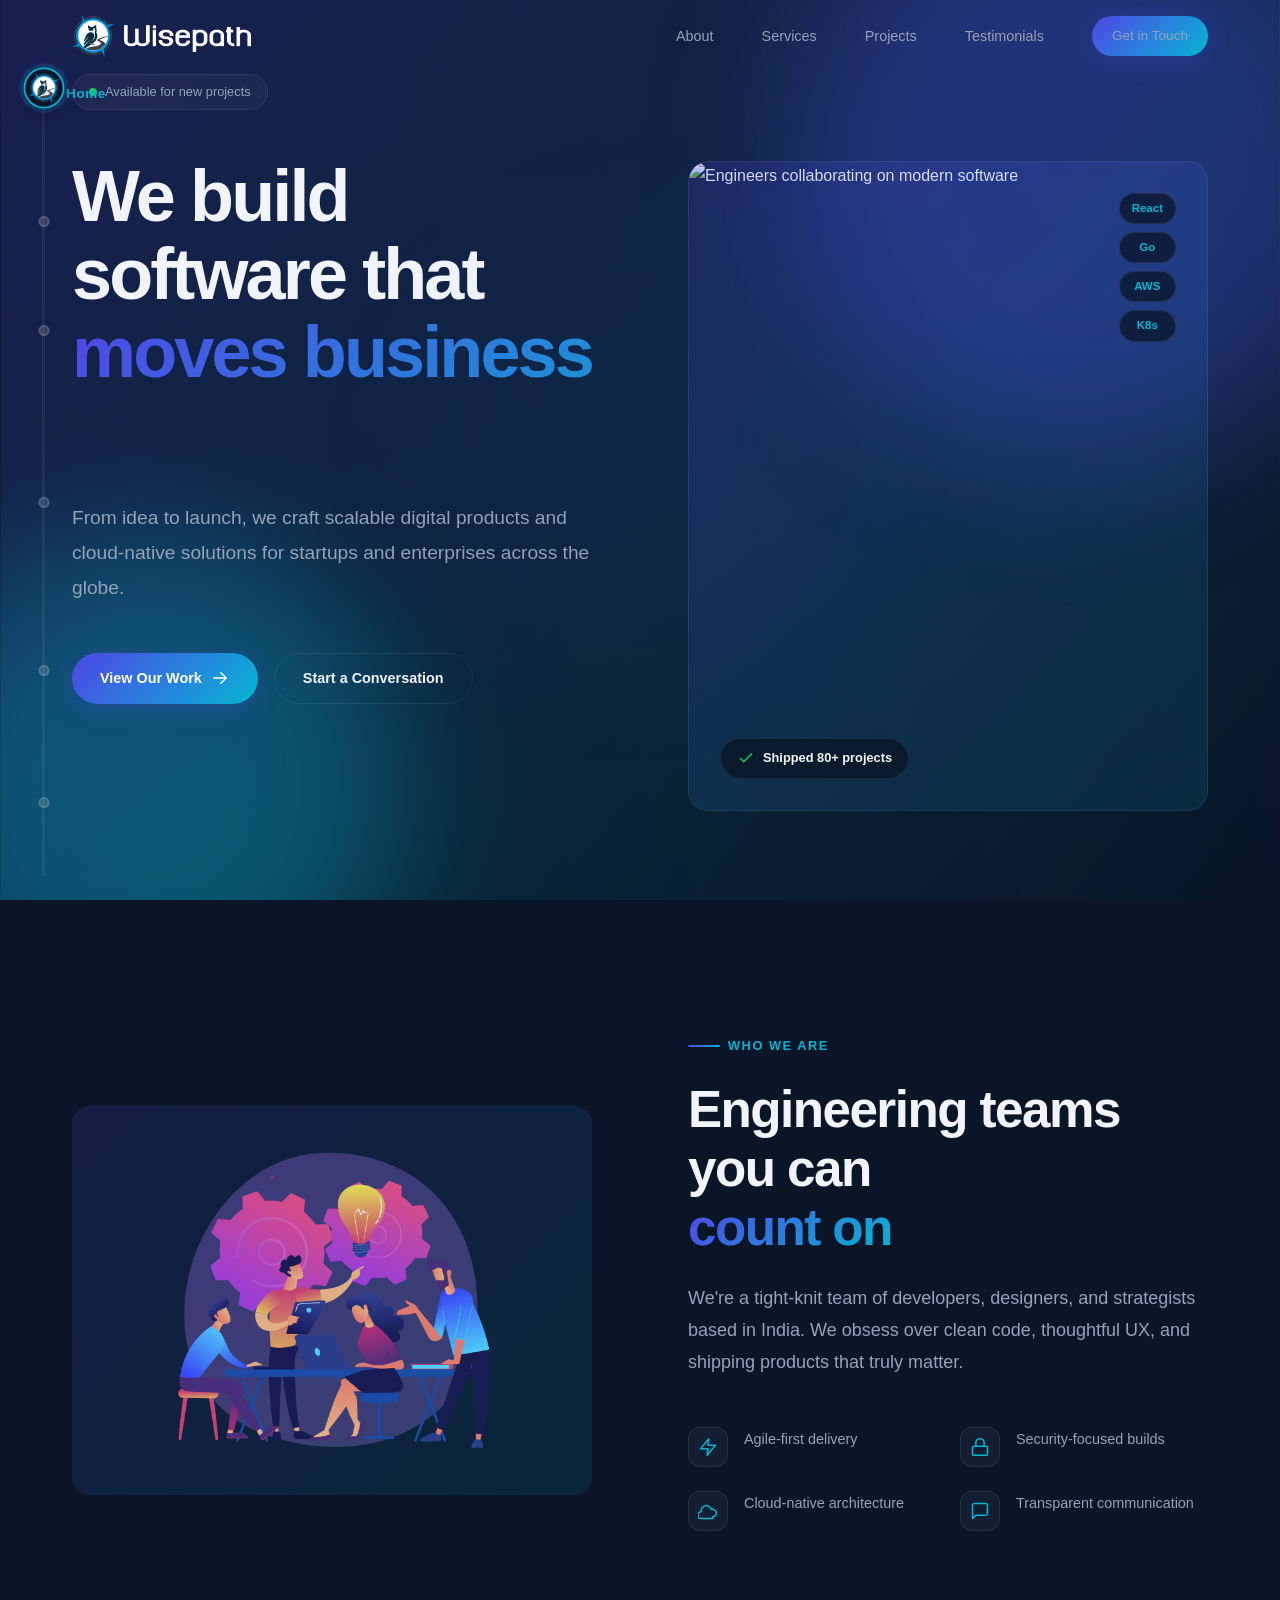
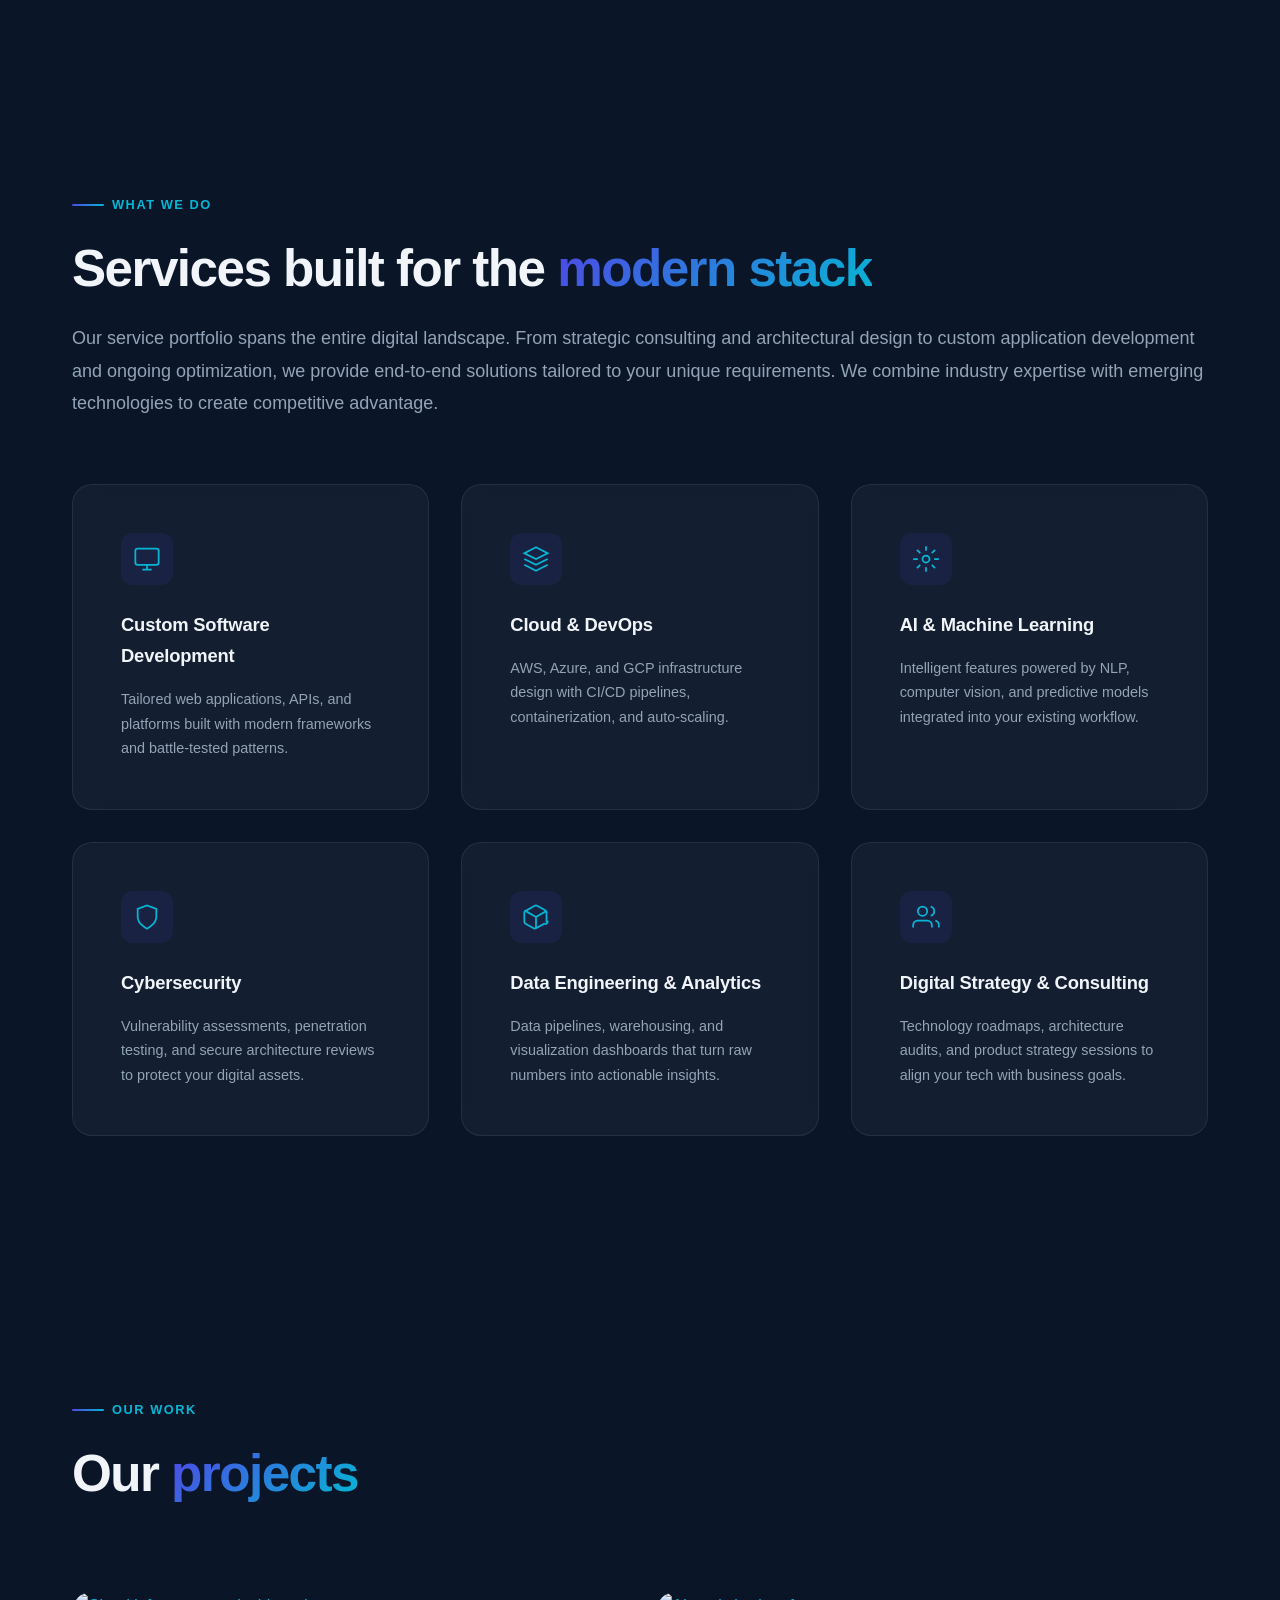
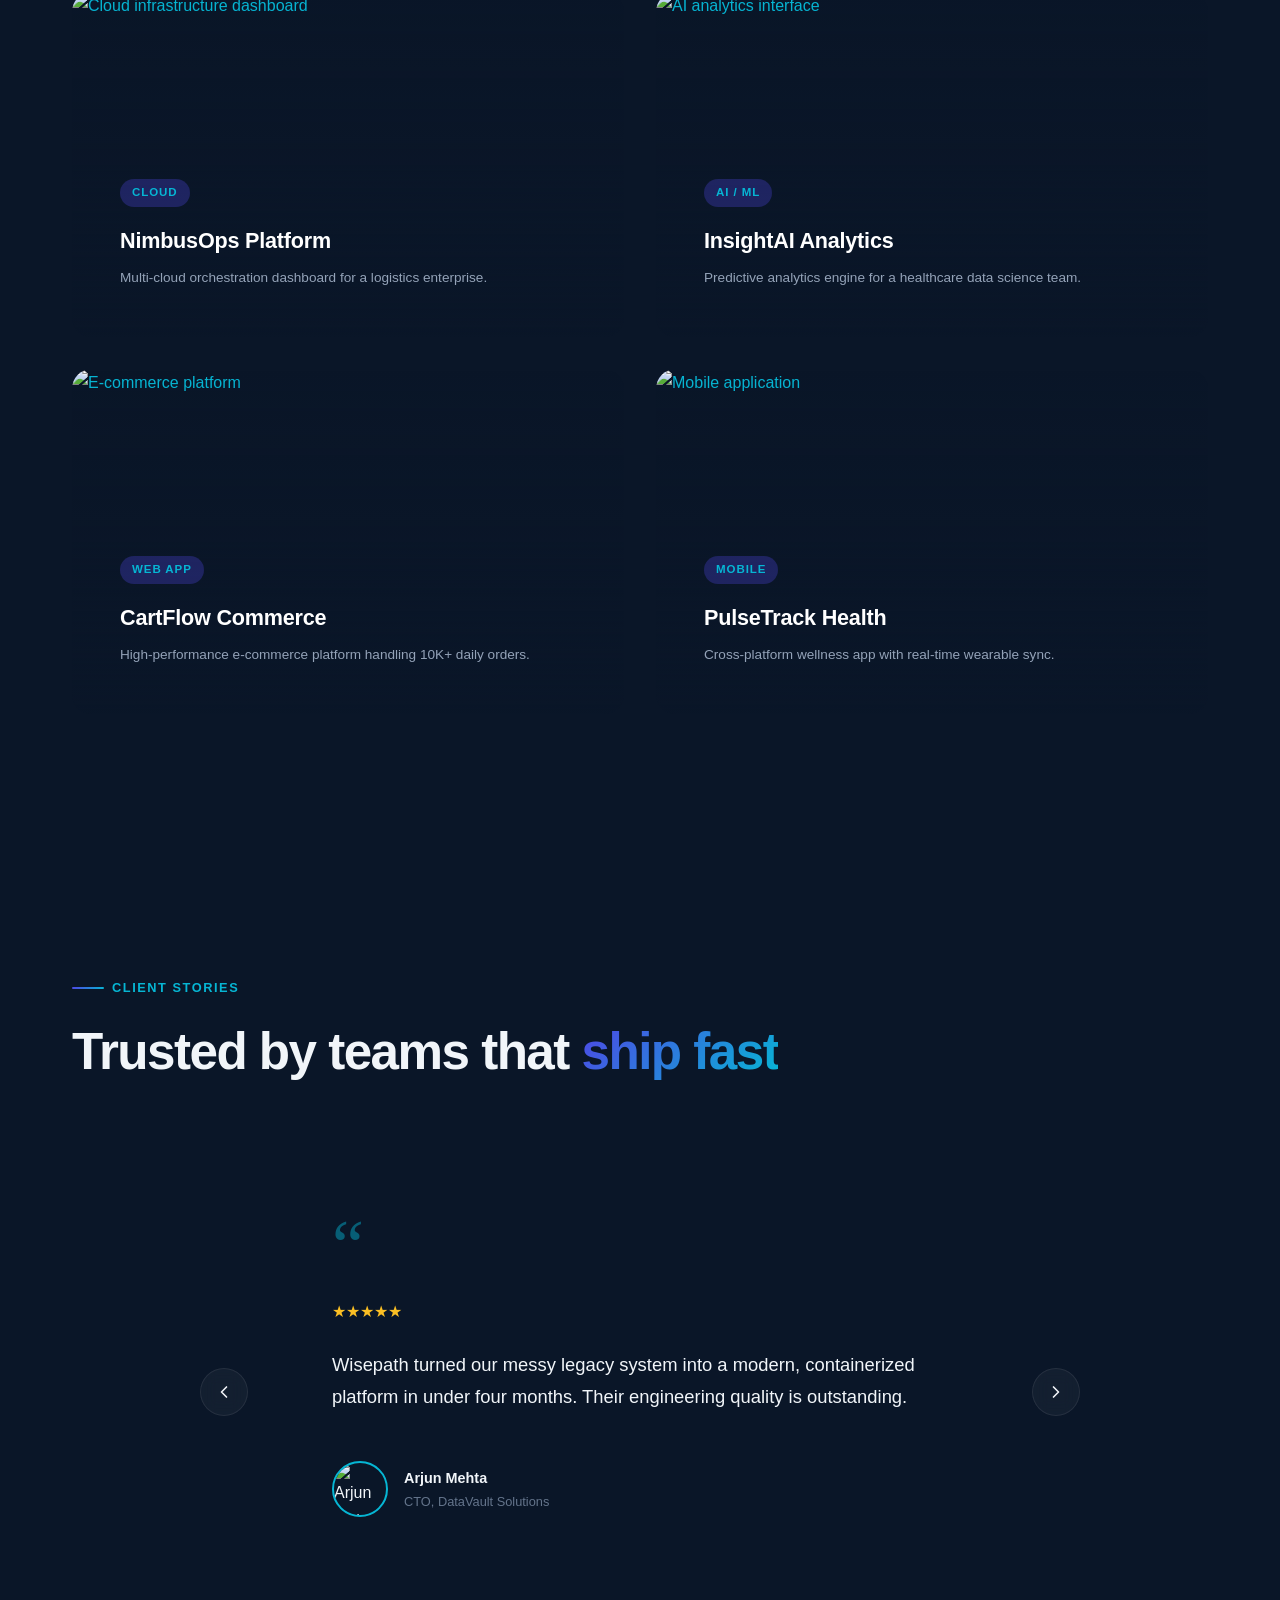
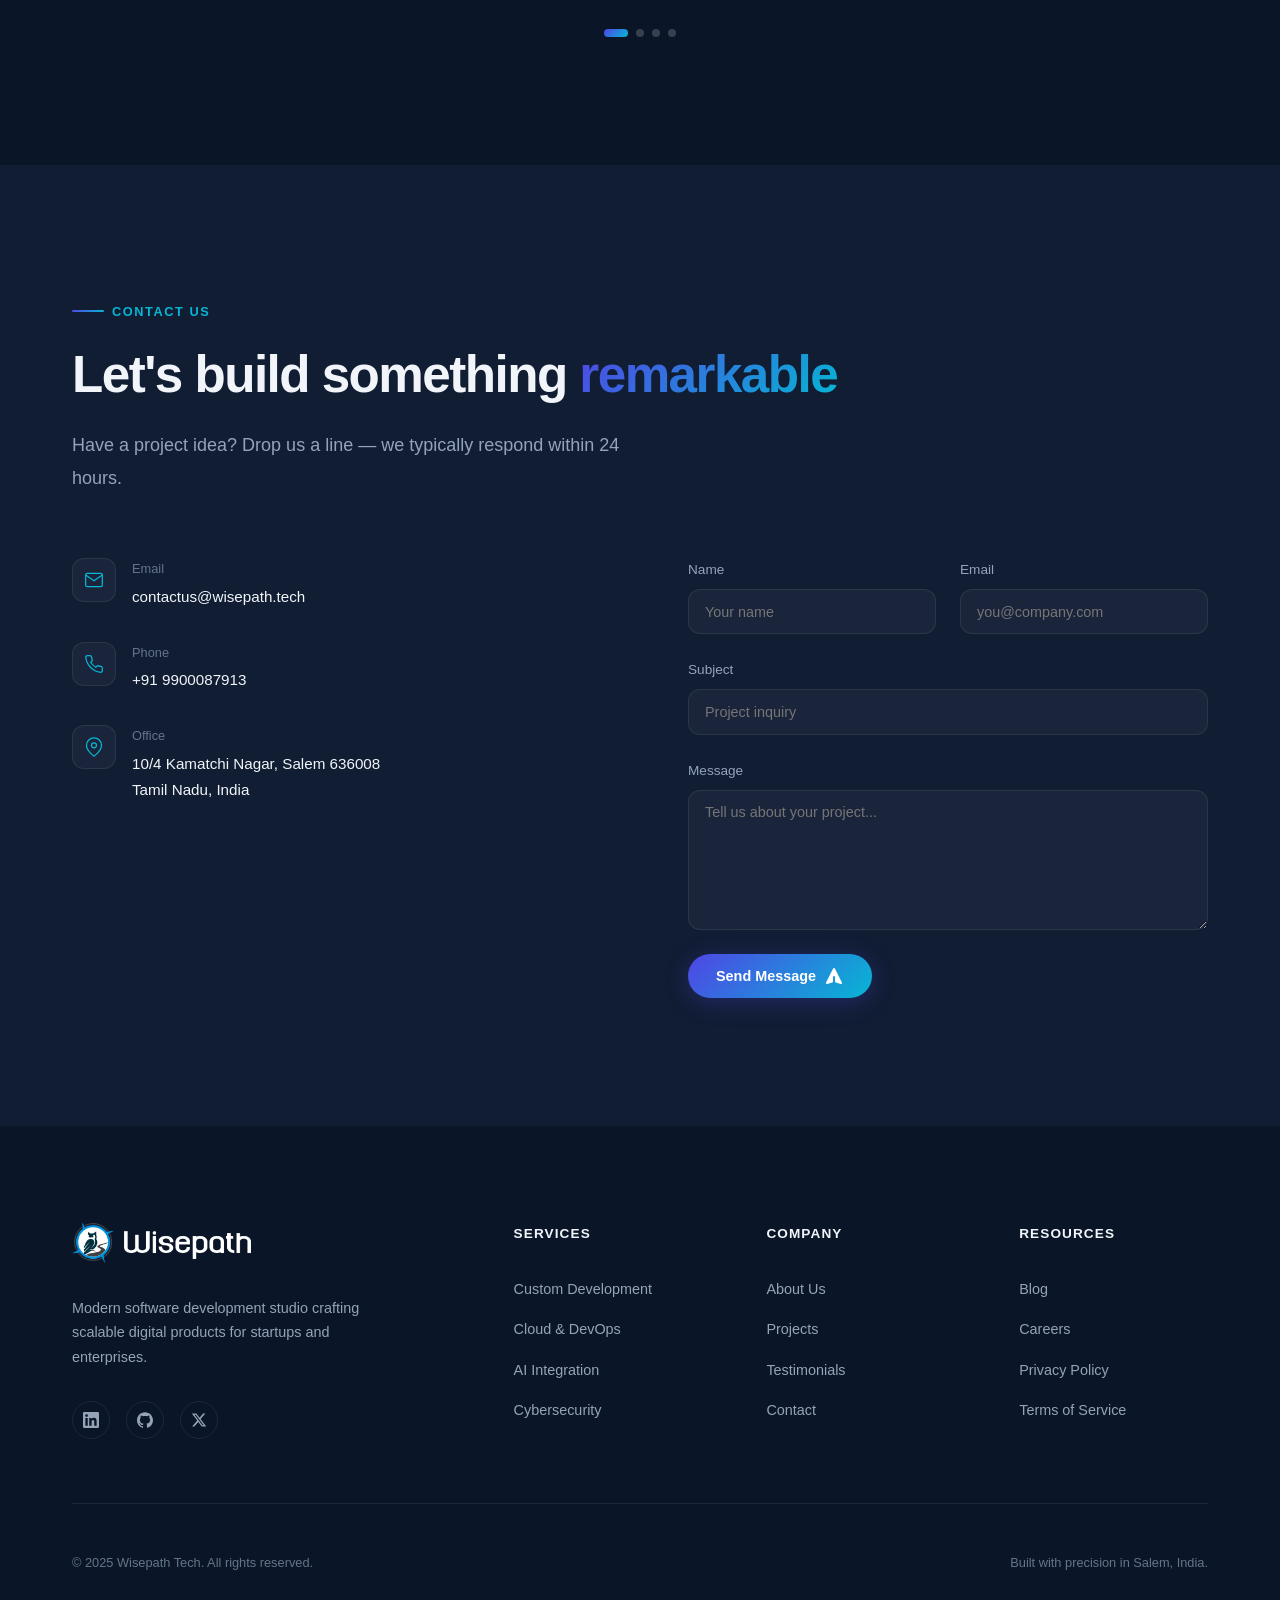
==== commit 4ec7ee15: "New Ui" ====
--- a/index.html
+++ b/index.html
@@ -1,646 +1,361 @@
 <!DOCTYPE html>
-<html class="no-js" lang="en">
+<html lang="en">
 <head>
-
-    <!--- basic page needs
-    ================================================== -->
-    <meta charset="utf-8">
-    <title>Wisepath - Software Development & Digital Solutions</title>
-    <meta name="description" content="Wisepath is a leading software development and digital solutions company delivering cutting-edge enterprise applications.">
-    <meta name="author" content="Wisepath Team">
-
-    <!-- mobile specific metas
-    ================================================== -->
-    <meta name="viewport" content="width=device-width, initial-scale=1">
-
-    <!-- CSS
-    ================================================== -->
-    <link rel="stylesheet" href="css/styles.css">
-    <link rel="stylesheet" href="css/vendor.css">
-
-    <!-- script
-    ================================================== -->
-    <script src="js/modernizr.js"></script>
-    <script defer src="js/fontawesome/all.min.js"></script>
-
-    <!-- favicons
-    ================================================== -->
-    <link rel="apple-touch-icon" sizes="180x180" href="apple-touch-icon.png">
-    <link rel="icon" type="image/png" sizes="32x32" href="favicon-32x32.png">
-    <link rel="icon" type="image/png" sizes="16x16" href="favicon-16x16.png">
-    <link rel="manifest" href="site.webmanifest">
-
+    <meta charset="UTF-8">
+    <meta name="viewport" content="width=device-width, initial-scale=1.0">
+    <title>Wisepath — Software Development & Digital Solutions</title>
+    <meta name="description" content="Wisepath builds modern software that drives business growth. Custom development, cloud architecture, AI integration, and digital transformation.">
+    <link rel="stylesheet" href="css/style.css">
+    <link rel="icon" type="image/png" href="logoonly.png">
 </head>
-
-<body id="top">
-
-
-    <!-- preloader
-    ================================================== -->
-    <div id="preloader">
-        <div id="loader" class="dots-fade">
-            <div></div>
-            <div></div>
-            <div></div>
-        </div>
-    </div>
-
-
-    <!-- header
-    ================================================== -->
-    <header class="s-header">
-
-        <div class="s-header__logo">
-            <a href="index.html">
-                <img src="images/logo.png" alt="Homepage">
-            </a>
-        </div>
-
-        <div class="s-header__content">
-    
-            <nav class="s-header__nav-wrap">
-                <ul class="s-header__nav">
-                    <li><a class="smoothscroll" href="#hero" title="Intro">Home</a></li>
-                    <li><a class="smoothscroll" href="#about" title="About">About</a></li>
-                    <li><a class="smoothscroll" href="#services" title="Services">Services</a></li>
-                    <li><a class="smoothscroll" href="#portfolio" title="Works">Works</a></li>
-                </ul>
-            </nav> <!-- end s-header__nav-wrap -->
-
-            <a href="mailto:#0" class="btn btn--primary btn--small">
-                <svg xmlns="http://www.w3.org/2000/svg" width="24" height="24" viewBox="0 0 24 24"><path d="M24 0l-6 22-8.129-7.239 7.802-8.234-10.458 7.227-7.215-1.754 24-12zm-15 16.668v7.332l3.258-4.431-3.258-2.901z"/></svg>
-                Get In Touch
-            </a>
-
-        </div> <!-- end header-content -->
-
-        <a class="s-header__menu-toggle" href="#0"><span>Menu</span></a>
-
-    </header> <!-- end s-header -->
-
-
-    <!-- hero
-    ================================================== -->
-    <section id="hero" class="s-hero target-section">
-
-        <div class="s-hero__bg">
-            <div class="gradient-overlay"></div>
-        </div>
-
-        <div class="row s-hero__content">
-            <div class="column">
-
-                <h1>Welcome.</h1>
-                <div class="s-hero__content-about">
-
-                    <p>
-                    We are Wisepath. We build <br>
-                     software solutions
-                    & transformative <br> digital platforms.
-                    </p>
-    
-                    <footer>
-                        <div class="s-hero__content-social">
-                            <a href="#0"><i class="fab fa-facebook-f" aria-hidden="true"></i></a>
-                            <a href="#0"><i class="fab fa-twitter" aria-hidden="true"></i></a>
-                            <a href="#0"><i class="fab fa-instagram" aria-hidden="true"></i></a>
+<body>
+
+<!-- ============================================================
+     Navigation
+     ============================================================ -->
+<nav class="nav" id="nav">
+    <div class="container nav-inner">
+        <a href="#hero" class="nav-logo">
+            <img src="logoonly.png" alt="" class="nav-logo-icon">
+            <img src="logoname.png" alt="Wisepath" class="nav-logo-img">
+        </a>
+
+        <button class="nav-toggle" id="navToggle" aria-label="Toggle menu">
+            <span></span><span></span><span></span>
+        </button>
+
+        <div class="nav-links" id="navLinks">
+            <a href="#about">About</a>
+            <a href="#services">Services</a>
+            <a href="#projects">Projects</a>
+            <a href="#testimonials">Testimonials</a>
+            <a href="#contact" class="btn btn-primary nav-cta">Get in Touch</a>
+        </div>
+    </div>
+</nav>
+
+<!-- ============================================================
+     Hero
+     ============================================================ -->
+<section class="hero" id="hero">
+    <!-- Parallax background -->
+    <div class="hero-bg" id="heroBg">
+        <img src="https://images.unsplash.com/photo-1451187580459-43490279c0fa?w=1920&q=80"
+             alt="" role="presentation" fetchpriority="high">
+    </div>
+
+    <div class="hero-orb hero-orb-1"></div>
+    <div class="hero-orb hero-orb-2"></div>
+
+    <div class="container">
+        <div class="hero-layout">
+        <div class="hero-content">
+            <div class="hero-badge">
+                <span class="hero-badge-dot"></span>
+                Available for new projects
+            </div>
+
+            <h1>We build software that<br><span class="gradient-text">moves business <span class="hero-flip-word">forward</span></span></h1>
+
+            <p class="hero-description">
+                From idea to launch, we craft scalable digital products and cloud-native 
+                solutions for startups and enterprises across the globe.
+            </p>
+
+            <div class="hero-actions">
+                <a href="#projects" class="btn btn-primary">
+                    View Our Work
+                    <svg class="btn-icon" viewBox="0 0 20 20" fill="currentColor"><path fill-rule="evenodd" d="M3 10a.75.75 0 01.75-.75h10.638L10.23 5.29a.75.75 0 111.04-1.08l5.5 5.25a.75.75 0 010 1.08l-5.5 5.25a.75.75 0 11-1.04-1.08l4.158-3.96H3.75A.75.75 0 013 10z"/></svg>
+                </a>
+                <a href="#contact" class="btn btn-outline">Start a Conversation</a>
+            </div>
+
+            <div class="hero-stats" style="visibility:hidden;">
+                <div>
+                    <div class="hero-stat-number" data-count="80" data-suffix="+">80+</div>
+                    <div class="hero-stat-label">Projects Delivered</div>
+                </div>
+                <div>
+                    <div class="hero-stat-number" data-count="6" data-suffix="+">6+</div>
+                    <div class="hero-stat-label">Years of Experience</div>
+                </div>
+                <div>
+                    <div class="hero-stat-number" data-count="40" data-suffix="+">40+</div>
+                    <div class="hero-stat-label">Happy Clients</div>
+                </div>
+            </div>
+        </div>
+
+        <!-- Hero image -->
+        <div class="hero-image-wrap reveal">
+            <div class="hero-image-frame">
+                <img src="https://images.unsplash.com/photo-1607706189992-eae578626c86?w=900&q=80"
+                     alt="Engineers collaborating on modern software" loading="eager">
+                <div class="hero-image-badge">
+                    <svg width="18" height="18" viewBox="0 0 24 24" fill="none" stroke="currentColor" stroke-width="2"><polyline points="20 6 9 17 4 12"/></svg>
+                    <span>Shipped 80+ projects</span>
+                </div>
+                <div class="hero-image-tech">
+                    <span>React</span><span>Go</span><span>AWS</span><span>K8s</span>
+                </div>
+            </div>
+        </div>
+
+        </div><!-- /.hero-layout -->
+    </div>
+</section>
+
+<!-- ============================================================
+     About
+     ============================================================ -->
+<section class="section" id="about">
+    <div class="container">
+        <div class="about-grid">
+            <div class="about-image reveal-left parallax-img">
+                <img src="office.png"
+                     alt="Team collaborating on software project" loading="lazy">
+            </div>
+
+            <div class="reveal-right">
+                <span class="section-label">Who We Are</span>
+                <h2 class="section-title">Engineering teams you can<br><span class="gradient-text">count on</span></h2>
+                <p class="section-subtitle">
+                    We're a tight-knit team of developers, designers, and strategists based in India. 
+                    We obsess over clean code, thoughtful UX, and shipping products that truly matter.
+                </p>
+
+                <div class="about-features">
+                    <div class="about-feature">
+                        <div class="about-feature-icon">
+                            <svg width="20" height="20" viewBox="0 0 24 24" fill="none" stroke="currentColor" stroke-width="1.8" stroke-linecap="round" stroke-linejoin="round"><polygon points="13 2 3 14 12 14 11 22 21 10 12 10 13 2"/></svg>
                         </div>
-                    </footer>
-                </div>
-
-            </div>
-        </div>
-
-        <div class="s-hero__video">
-            <a class="s-hero__video-link" href="#0" data-lity="">
-                <svg xmlns="http://www.w3.org/2000/svg" width="24" height="24" viewBox="0 0 24 24"><path d="M21 12l-18 12v-24z"/></svg>
-                <span class="s-hero__video-text">Learn More</span>
-            </a>
-        </div>
-
-        <div class="s-hero__scroll">
-            <a href="#about" class="s-hero__scroll-link smoothscroll">
-                Scroll Down
-            </a>
-        </div>
-
-    </section> <!-- end s-hero -->
-
-
-    <!-- about
-    ================================================== -->
-    <section id="about" class="s-about">
-
-        <div class="horizontal-line"></div>
-
-        <div class="row">
-            <div class="column large-12">
-
-                <div class="section-title" data-num="01" data-aos="fade-up">
-                    <h3 class="h6">Who We Are</h3>
-                </div>
-
-            </div>
-
-            <div class="column large-6 w-900-stack s-about__intro-text">
-                <h1 class="display-1" data-aos="fade-up">
-                    Wisepath is a forward-thinking software development company. We architect innovative applications and build scalable digital ecosystems.
-                </h1>
-
-                <p class="lead" data-aos="fade-up">
-                    We specialize in transforming business challenges into opportunities through strategic thinking, 
-                    cutting-edge technology, and human-centered design. Our team of expert developers delivers measurable results 
-                    and lasting impact for enterprises worldwide.
+                        <span class="about-feature-text">Agile-first delivery</span>
+                    </div>
+                    <div class="about-feature">
+                        <div class="about-feature-icon">
+                            <svg width="20" height="20" viewBox="0 0 24 24" fill="none" stroke="currentColor" stroke-width="1.8" stroke-linecap="round" stroke-linejoin="round"><rect x="3" y="11" width="18" height="11" rx="2"/><path d="M7 11V7a5 5 0 0 1 10 0v4"/></svg>
+                        </div>
+                        <span class="about-feature-text">Security-focused builds</span>
+                    </div>
+                    <div class="about-feature">
+                        <div class="about-feature-icon">
+                            <svg width="20" height="20" viewBox="0 0 24 24" fill="none" stroke="currentColor" stroke-width="1.8" stroke-linecap="round" stroke-linejoin="round"><path d="M17.5 19a4.5 4.5 0 1 0-1.5-8.74A6 6 0 0 0 4 13a4 4 0 0 0 0 8h13.5z"/></svg>
+                        </div>
+                        <span class="about-feature-text">Cloud-native architecture</span>
+                    </div>
+                    <div class="about-feature">
+                        <div class="about-feature-icon">
+                            <svg width="20" height="20" viewBox="0 0 24 24" fill="none" stroke="currentColor" stroke-width="1.8" stroke-linecap="round" stroke-linejoin="round"><path d="M21 15a2 2 0 0 1-2 2H7l-4 4V5a2 2 0 0 1 2-2h14a2 2 0 0 1 2 2z"/></svg>
+                        </div>
+                        <span class="about-feature-text">Transparent communication</span>
+                    </div>
+                </div>
+            </div>
+        </div>
+    </div>
+</section>
+
+<!-- ============================================================
+     Services
+     ============================================================ -->
+<section class="section" id="services">
+    <div class="container">
+        <div class="reveal">
+            <span class="section-label">What We Do</span>
+            <h2 class="section-title">Services built for the <span class="gradient-text">modern stack</span></h2>
+            <p class="section-subtitle" style="max-width:100%">Our service portfolio spans the entire digital landscape. From strategic consulting and architectural design to custom application development and ongoing optimization, we provide end-to-end solutions tailored to your unique requirements. We combine industry expertise with emerging technologies to create competitive advantage.</p>
+        </div>
+
+        <div class="services-grid" id="servicesGrid"></div>
+    </div>
+</section>
+
+<!-- ============================================================
+     Projects
+     ============================================================ -->
+<section class="section" id="projects">
+    <div class="container">
+        <div class="projects-header reveal">
+            <div>
+                <span class="section-label">Our Work</span>
+                <h2 class="section-title">Our <span class="gradient-text">projects</span></h2>
+            </div>
+            <div class="projects-filters" id="projectsFilters" style="visibility: hidden;">
+                <button class="filter-btn active" data-filter="all">All</button>
+                <button class="filter-btn" data-filter="web">Web Apps</button>
+                <button class="filter-btn" data-filter="cloud">Cloud</button>
+                <button class="filter-btn" data-filter="ai">AI / ML</button>
+                <button class="filter-btn" data-filter="mobile">Mobile</button>
+            </div>
+        </div>
+
+        <div class="projects-grid" id="projectsGrid"></div>
+    </div>
+</section>
+
+<!-- ============================================================
+     Testimonials
+     ============================================================ -->
+<section class="section testimonials-section" id="testimonials">
+    <div class="container">
+        <div class="reveal testimonials-header">
+            <span class="section-label">Client Stories</span>
+            <h2 class="section-title">Trusted by teams that <span class="gradient-text">ship fast</span></h2>
+        </div>
+
+        <div class="testimonials-slider reveal">
+            <button class="testimonials-arrow--side testimonials-arrow--prev" id="testPrev" aria-label="Previous testimonial">
+                <svg width="20" height="20" viewBox="0 0 24 24" fill="none" stroke="currentColor" stroke-width="2" stroke-linecap="round" stroke-linejoin="round"><polyline points="15 18 9 12 15 6"/></svg>
+            </button>
+            <div class="testimonials-track" id="testimonialsTrack"></div>
+            <button class="testimonials-arrow--side testimonials-arrow--next" id="testNext" aria-label="Next testimonial">
+                <svg width="20" height="20" viewBox="0 0 24 24" fill="none" stroke="currentColor" stroke-width="2" stroke-linecap="round" stroke-linejoin="round"><polyline points="9 18 15 12 9 6"/></svg>
+            </button>
+            <div class="testimonials-controls">
+                <div class="testimonials-dots" id="testDots"></div>
+            </div>
+        </div>
+    </div>
+</section>
+
+<!-- ============================================================
+     Contact
+     ============================================================ -->
+<section class="section contact" id="contact">
+    <div class="container">
+        <div class="reveal">
+            <span class="section-label">Contact Us</span>
+            <h2 class="section-title">Let's build something <span class="gradient-text">remarkable</span></h2>
+            <p class="section-subtitle">Have a project idea? Drop us a line — we typically respond within 24 hours.</p>
+        </div>
+
+        <div class="contact-grid">
+            <div class="reveal">
+                <div class="contact-info-item">
+                    <div class="contact-info-icon">
+                        <svg width="20" height="20" viewBox="0 0 24 24" fill="none" stroke="currentColor" stroke-width="1.5"><path d="M4 4h16c1.1 0 2 .9 2 2v12c0 1.1-.9 2-2 2H4c-1.1 0-2-.9-2-2V6c0-1.1.9-2 2-2z"/><path d="M22 6l-10 7L2 6"/></svg>
+                    </div>
+                    <div>
+                        <div class="contact-info-label">Email</div>
+                        <div class="contact-info-value">contactus@wisepath.tech</div>
+                    </div>
+                </div>
+
+                <div class="contact-info-item">
+                    <div class="contact-info-icon">
+                        <svg width="20" height="20" viewBox="0 0 24 24" fill="none" stroke="currentColor" stroke-width="1.5"><path d="M22 16.92v3a2 2 0 01-2.18 2 19.79 19.79 0 01-8.63-3.07 19.5 19.5 0 01-6-6 19.79 19.79 0 01-3.07-8.67A2 2 0 014.11 2h3a2 2 0 012 1.72c.127.96.361 1.903.7 2.81a2 2 0 01-.45 2.11L8.09 9.91a16 16 0 006 6l1.27-1.27a2 2 0 012.11-.45c.907.339 1.85.573 2.81.7A2 2 0 0122 16.92z"/></svg>
+                    </div>
+                    <div>
+                        <div class="contact-info-label">Phone</div>
+                        <div class="contact-info-value">+91 9900087913</div>
+                    </div>
+                </div>
+
+                <div class="contact-info-item">
+                    <div class="contact-info-icon">
+                        <svg width="20" height="20" viewBox="0 0 24 24" fill="none" stroke="currentColor" stroke-width="1.5"><path d="M21 10c0 7-9 13-9 13s-9-6-9-13a9 9 0 0118 0z"/><circle cx="12" cy="10" r="3"/></svg>
+                    </div>
+                    <div>
+                        <div class="contact-info-label">Office</div>
+                        <div class="contact-info-value">10/4 Kamatchi Nagar, Salem 636008<br>Tamil Nadu, India</div>
+                    </div>
+                </div>
+            </div>
+
+            <form class="contact-form reveal" id="contactForm" action="#" method="POST">
+                <div class="form-row">
+                    <div class="form-group">
+                        <label class="form-label" for="name">Name</label>
+                        <input class="form-input" type="text" id="name" name="name" placeholder="Your name" required>
+                    </div>
+                    <div class="form-group">
+                        <label class="form-label" for="email">Email</label>
+                        <input class="form-input" type="email" id="email" name="email" placeholder="you@company.com" required>
+                    </div>
+                </div>
+                <div class="form-group">
+                    <label class="form-label" for="subject">Subject</label>
+                    <input class="form-input" type="text" id="subject" name="subject" placeholder="Project inquiry">
+                </div>
+                <div class="form-group">
+                    <label class="form-label" for="message">Message</label>
+                    <textarea class="form-textarea" id="message" name="message" placeholder="Tell us about your project..." required></textarea>
+                </div>
+                <button type="submit" class="btn btn-primary" style="width:fit-content;">
+                    Send Message
+                    <svg class="btn-icon" viewBox="0 0 20 20" fill="currentColor"><path d="M10.894 2.553a1 1 0 00-1.788 0l-7 14a1 1 0 001.169 1.409l5-1.429A1 1 0 009 15.571V11a1 1 0 112 0v4.571a1 1 0 00.725.962l5 1.428a1 1 0 001.17-1.408l-7-14z"/></svg>
+                </button>
+            </form>
+        </div>
+    </div>
+</section>
+
+<!-- ============================================================
+     Footer
+     ============================================================ -->
+<footer class="footer">
+    <div class="container">
+        <div class="footer-grid">
+            <div>
+                <a href="#hero" class="nav-logo">
+                    <img src="logoonly.png" alt="" class="nav-logo-icon">
+                    <img src="logoname.png" alt="Wisepath" class="nav-logo-img">
+                </a>
+                <p class="footer-brand-desc">
+                    Modern software development studio crafting scalable digital products 
+                    for startups and enterprises.
                 </p>
-            </div>
-
-            <div class="column large-6 w-900-stack s-about__photo-block">
-                <div class="s-about__photo" data-aos="fade-up"></div>
-            </div>
-        </div>
-
-        <div class="row block-large-1-2 block-tab-full s-about__process item-list">
-            <div class="column item item-process" data-aos="fade-up">
-                <h3 class="item-title">Strategy</h3>
-                <p>
-                We begin by deeply understanding your business goals, market landscape, and target audience. 
-                Our strategic consultants develop a comprehensive roadmap that aligns technology solutions with 
-                your organizational objectives. This foundation ensures every decision drives real business value.
-                </p>
-            </div>
-            <div class="column item item-process" data-aos="fade-up">
-                <h3 class="item-title">Development</h3>
-                <p>
-                Our expert development teams build robust, scalable solutions using modern technologies and best practices. 
-                We focus on clean code, security, and performance optimization. Throughout development, we maintain complete 
-                transparency and regular communication with stakeholders.
-                </p>
-            </div>
-            <div class="column item item-process" data-aos="fade-up">
-                <h3 class="item-title">Integration</h3>
-                <p>
-                Seamless integration with your existing systems and workflows is critical. We ensure smooth data migration, 
-                minimal downtime, and comprehensive user training. Our integration specialists work to guarantee your new solutions 
-                work flawlessly within your ecosystem.
-                </p>
-            </div>
-            <div class="column item item-process" data-aos="fade-up">
-                <h3 class="item-title">Optimization</h3>
-                <p>
-                Post-launch support doesn't end at go-live. We continuously monitor performance, gather user feedback, and 
-                implement improvements. Our dedicated support team ensures your systems perform optimally and evolve with your business needs.
-                </p>
-            </div>
-        </div>
-
-    </section> <!-- end s-about -->
-
-
-    <!-- services
-    ================================================== -->
-    <section id="services" class="s-services">
-
-        <div class="row">
-            <div class="column large-12">
-                <div class="section-title" data-num="02" data-aos="fade-up">
-                    <h3 class="h6">Our Expertise</h3>
-                </div>
-            </div>
-            <div class="column large-6 w-900-stack">
-                <h1 class="display-1" data-aos="fade-up">
-                    We deliver comprehensive expertise across software development, 
-                    cloud infrastructure, and enterprise solution architecture. 
-                </h1>
-            </div>
-            <div class="column large-6 w-900-stack">
-                <p class="lead" data-aos="fade-up">
-                Our service portfolio spans the entire digital landscape. From strategic consulting and architectural design to 
-                custom application development and ongoing optimization, we provide end-to-end solutions tailored to your unique requirements. 
-                We combine industry expertise with emerging technologies to create competitive advantage.
-                </p>
-            </div>
-        </div>
-
-        <div class="row block-large-1-2 block-tab-full s-services__services item-list">
-            <div class="column item item-service" data-aos="fade-up">
-                <span class="service-icon service-icon--product-design"></span>
-                <h3 class="item-title">AI & Machine Learning</h3>
-                <p>
-                Leverage artificial intelligence to unlock new insights and automate complex processes. Our data scientists and 
-                ML engineers develop intelligent systems that evolve and improve over time. From predictive analytics to computer vision, 
-                we harness AI to create competitive advantages.
-                </p>
-            </div>
-            <div class="column item item-service" data-aos="fade-up">
-                <span class="service-icon service-icon--branding"></span>
-                <h3 class="item-title">Cloud Infrastructure</h3>
-                <p>
-                Scale with confidence through enterprise-grade cloud solutions. We architect multi-cloud strategies, manage migrations, 
-                and optimize costs across AWS, Azure, and GCP. Our infrastructure experts ensure security, reliability, and performance 
-                at every scale.
-                </p>
-            </div>
-            <div class="column item item-service" data-aos="fade-up">
-                <span class="service-icon service-icon--frontend"></span>
-                <h3 class="item-title">Software Development</h3>
-                <p>
-                From custom applications to enterprise systems, we build robust software solutions using cutting-edge technologies. 
-                Our development teams specialize in cloud-native applications, API development, and scalable architectures. Code quality 
-                and maintainability are paramount in everything we deliver.
-                </p>
-            </div>
-            <div class="column item item-service" data-aos="fade-up">
-                <span class="service-icon service-icon--research"></span>
-                <h3 class="item-title">Digital Strategy</h3>
-                <p>
-                Navigate the rapidly evolving digital landscape with strategic guidance from industry veterans. We conduct competitive 
-                analysis, assess market opportunities, and develop transformation roadmaps. Our strategic insights drive informed decisions 
-                and accelerate business growth.
-                </p>
-            </div>
-            <div class="column item item-service" data-aos="fade-up">
-                <span class="service-icon service-icon--illustration"></span>
-                <h3 class="item-title">Data Analytics</h3>
-                <p>
-                Transform raw data into actionable intelligence. Our analytics specialists build data warehouses, implement BI solutions, 
-                and create powerful visualizations. Gain deep insights into customer behavior, operational efficiency, and business trends 
-                to drive strategic decisions.
-                </p>
-            </div>
-            <div class="column item item-service" data-aos="fade-up">
-                <span class="service-icon service-icon--ecommerce"></span>
-                <h3 class="item-title">Security & Compliance</h3>
-                <p>
-                Protect your digital assets with comprehensive security solutions. We conduct security audits, implement zero-trust 
-                architectures, and ensure regulatory compliance. Our security-first approach safeguards your data and maintains stakeholder 
-                trust throughout your digital transformation.
-                </p>
-            </div>
-        </div>
-
-    </section> <!-- end s-services -->
-
-    <section id="portfolio" class="s-portfolio">
-
-        <div class="row s-porfolio__top">
-            <div class="column large-6 w-900-stack">
-                <div class="section-title" data-num="03" data-aos="fade-up">
-                    <h3 class="h6">Recent Works</h3>
-                </div>
-            </div>
-            <div class="column large-6 w-900-stack">
-                <h1 class="display-1" data-aos="fade-up">
-                    Our recent projects showcase our commitment to innovation and excellence. These case studies 
-                    demonstrate measurable business impact.
-                </h1>
-            </div>
-        </div> <!-- end s-portfolio__top-->
-
-        <div class="row s-portfolio__list block-large-1-2 block-tab-full collapse">
-
-            <div class="column" data-aos="fade-up">
-                <div class="folio-item">
-                    <div class="folio-item__thumb">
-                        <a class="folio-item__thumb-link" href="https://images.unsplash.com/photo-1558494949-ef010cbdcc31?w=1050&h=700&fit=crop" title="Enterprise Data Platform" data-size="1050x700">
-                            <img src="https://images.unsplash.com/photo-1558494949-ef010cbdcc31?w=600&h=400&fit=crop" 
-                                 srcset="https://images.unsplash.com/photo-1558494949-ef010cbdcc31?w=600&h=400&fit=crop 1x, https://images.unsplash.com/photo-1558494949-ef010cbdcc31?w=1200&h=800&fit=crop 2x" alt="Server infrastructure and cloud data center">
-                        </a>
-                    </div>
-                    <div class="folio-item__info">
-                        <div class="folio-item__cat">Cloud Migration</div>
-                        <h4 class="folio-item__title">Enterprise Data Platform</h4>
-                    </div>
-                    <a href="#0" title="Project Link" class="folio-item__project-link">Project Link</a>
-                    <div class="folio-item__caption">
-                        <p>Redesigned data infrastructure for Fortune 500 company, reducing operational costs by 40% and improving query performance by 10x through cloud-native architecture.</p>
-                    </div>
-                </div>
-            </div> <!-- end column -->
-            <div class="column" data-aos="fade-up">
-                <div class="folio-item">
-                    <div class="folio-item__thumb">
-                        <a class="folio-item__thumb-link" href="https://images.unsplash.com/photo-1551288049-bebda4e38f71?w=1050&h=700&fit=crop" title="Predictive Analytics Platform" data-size="1050x700">
-                            <img src="https://images.unsplash.com/photo-1551288049-bebda4e38f71?w=600&h=400&fit=crop" 
-                                 srcset="https://images.unsplash.com/photo-1551288049-bebda4e38f71?w=600&h=400&fit=crop 1x, https://images.unsplash.com/photo-1551288049-bebda4e38f71?w=1200&h=800&fit=crop 2x" alt="Data analytics dashboard with charts and graphs">
-                        </a>
-                    </div>
-                    <div class="folio-item__info">
-                        <div class="folio-item__cat">AI Implementation</div>
-                        <h4 class="folio-item__title">Predictive Analytics Platform</h4>
-                    </div>
-                    <a href="#0" title="Project Link" class="folio-item__project-link">Project Link</a>
-                    <div class="folio-item__caption">
-                        <p>Developed machine learning pipeline for demand forecasting, enabling 25% improvement in inventory optimization and $5M annual savings for retail client.</p>
-                    </div>
-                </div>
-            </div> <!-- end column -->
-            <div class="column" data-aos="fade-up">
-                <div class="folio-item">
-                    <div class="folio-item__thumb">
-                        <a class="folio-item__thumb-link" href="https://images.unsplash.com/photo-1576091160550-2173dba999ef?w=1050&h=700&fit=crop" title="Healthcare Digital Suite" data-size="1050x700">
-                            <img src="https://images.unsplash.com/photo-1576091160550-2173dba999ef?w=600&h=400&fit=crop" 
-                                 srcset="https://images.unsplash.com/photo-1576091160550-2173dba999ef?w=600&h=400&fit=crop 1x, https://images.unsplash.com/photo-1576091160550-2173dba999ef?w=1200&h=800&fit=crop 2x" alt="Healthcare technology and digital medical solutions">
-                        </a>
-                    </div>
-                    <div class="folio-item__info">
-                        <div class="folio-item__cat">Digital Transformation</div>
-                        <h4 class="folio-item__title">Healthcare Digital Suite</h4>
-                    </div>
-                    <a href="#0" title="Project Link" class="folio-item__project-link">Project Link</a>
-                    <div class="folio-item__caption">
-                        <p>Built comprehensive digital platform for healthcare provider network, improving patient engagement by 60% and reducing administrative overhead through automation.</p>
-                    </div>
-                </div>
-            </div> <!-- end column -->
-            <div class="column" data-aos="fade-up">
-                <div class="folio-item">
-                    <div class="folio-item__thumb">
-                        <a class="folio-item__thumb-link" href="https://images.unsplash.com/photo-1563013544-824ae1b704d3?w=1050&h=700&fit=crop" title="Mobile-First E-Commerce" data-size="1050x700">
-                            <img src="https://images.unsplash.com/photo-1563013544-824ae1b704d3?w=600&h=400&fit=crop" 
-                                 srcset="https://images.unsplash.com/photo-1563013544-824ae1b704d3?w=600&h=400&fit=crop 1x, https://images.unsplash.com/photo-1563013544-824ae1b704d3?w=1200&h=800&fit=crop 2x" alt="E-commerce mobile application development">
-                        </a>
-                    </div>
-                    <div class="folio-item__info">
-                        <div class="folio-item__cat">Application Development</div>
-                        <h4 class="folio-item__title">Mobile-First E-Commerce</h4>
-                    </div>
-                    <a href="#0" title="Project Link" class="folio-item__project-link">Project Link</a>
-                    <div class="folio-item__caption">
-                        <p>Engineered scalable e-commerce platform handling 100K+ daily transactions with real-time inventory sync, resulting in 45% increase in mobile conversion rates.</p>
-                    </div>
-                </div>
-            </div> <!-- end column -->
-            <div class="column" data-aos="fade-up">
-                <div class="folio-item">
-                    <div class="folio-item__thumb">
-                        <a class="folio-item__thumb-link" href="https://images.unsplash.com/photo-1552664730-d307ca884978?w=1050&h=700&fit=crop" title="ERP Implementation" data-size="1050x700">
-                            <img src="https://images.unsplash.com/photo-1552664730-d307ca884978?w=600&h=400&fit=crop" 
-                                 srcset="https://images.unsplash.com/photo-1552664730-d307ca884978?w=600&h=400&fit=crop 1x, https://images.unsplash.com/photo-1552664730-d307ca884978?w=1200&h=800&fit=crop 2x" alt="Enterprise team collaboration and project planning">
-                        </a>
-                    </div>
-                    <div class="folio-item__info">
-                        <div class="folio-item__cat">Systems Integration</div>
-                        <h4 class="folio-item__title">ERP Implementation</h4>
-                    </div>
-                    <a href="#0" title="Project Link" class="folio-item__project-link">
-                        Project Link
+                <div class="footer-socials">
+                    <a href="#" class="footer-social-link" aria-label="LinkedIn">
+                        <svg width="16" height="16" viewBox="0 0 24 24" fill="currentColor"><path d="M20.447 20.452h-3.554v-5.569c0-1.328-.027-3.037-1.852-3.037-1.853 0-2.136 1.445-2.136 2.939v5.667H9.351V9h3.414v1.561h.046c.477-.9 1.637-1.85 3.37-1.85 3.601 0 4.267 2.37 4.267 5.455v6.286zM5.337 7.433a2.062 2.062 0 01-2.063-2.065 2.064 2.064 0 112.063 2.065zm1.782 13.019H3.555V9h3.564v11.452zM22.225 0H1.771C.792 0 0 .774 0 1.729v20.542C0 23.227.792 24 1.771 24h20.451C23.2 24 24 23.227 24 22.271V1.729C24 .774 23.2 0 22.222 0h.003z"/></svg>
                     </a>
-                    <div class="folio-item__caption">
-                        <p>Orchestrated enterprise resource planning implementation across 15 locations, consolidating systems and improving operational visibility for manufacturing leader.</p>
-                    </div>
-                </div>
-            </div> <!-- end column -->
-            <div class="column" data-aos="fade-up">
-                <div class="folio-item">
-                    <div class="folio-item__thumb">
-                        <a class="folio-item__thumb-link" href="https://images.unsplash.com/photo-1550751827-4bd374c3f58b?w=1050&h=700&fit=crop" title="Zero-Trust Security Architecture" data-size="1050x700">
-                            <img src="https://images.unsplash.com/photo-1550751827-4bd374c3f58b?w=600&h=400&fit=crop" 
-                                 srcset="https://images.unsplash.com/photo-1550751827-4bd374c3f58b?w=600&h=400&fit=crop 1x, https://images.unsplash.com/photo-1550751827-4bd374c3f58b?w=1200&h=800&fit=crop 2x" alt="Cybersecurity and network protection infrastructure">
-                        </a>
-                    </div>
-                    <div class="folio-item__info">
-                        <div class="folio-item__cat">Security Infrastructure</div>
-                        <h4 class="folio-item__title">Zero-Trust Security Architecture</h4>
-                    </div>
-                    <a href="#0" title="Project Link" class="folio-item__project-link">Project Link</a>
-                    <div class="folio-item__caption">
-                        <p>Designed and implemented zero-trust security model for financial services firm, achieving SOC 2 Type II compliance and reducing security incidents by 85%.</p>
-                    </div>
-                </div>
-            </div> <!-- end column -->
-
-        </div> <!-- folio-list -->
-
-    </section> <!-- end s-portfolio -->
-
-
-    <!-- clients
-    ================================================== -->
-    <div id="clients" class="section s-clients">
-
-        <div class="row narrower s-clients__top h-text-center">
-            <div class="column">
-                <h1 class="display-1" data-aos="fade-up">
-                We've partnered with innovation-driven companies
-                transforming industries through smart software
-                </h1>
-            </div>
-        </div> <!-- s-clients__top -->
-
-        <div class="row clients-outer">
-            <div class="column">
-                <div class="clients" data-aos="fade-up">
-                    
-                    <a href="#0" title="Partner" class="clients__slide"><img src="https://img.icons8.com/ios/100/0066cc/cloud-computing.png" alt="Cloud Computing" /></a>
-                    <a href="#0" title="Partner" class="clients__slide"><img src="https://img.icons8.com/ios/100/0066cc/artificial-intelligence.png" alt="Artificial Intelligence" /></a>
-                    <a href="#0" title="Partner" class="clients__slide"><img src="https://img.icons8.com/ios/100/0066cc/api-settings.png" alt="API Development" /></a>
-                    <a href="#0" title="Partner" class="clients__slide"><img src="https://img.icons8.com/ios/100/0066cc/cyber-security.png" alt="Cyber Security" /></a>
-                    <a href="#0" title="Partner" class="clients__slide"><img src="https://img.icons8.com/ios/100/0066cc/database.png" alt="Database Solutions" /></a>
-                    <a href="#0" title="Partner" class="clients__slide"><img src="https://img.icons8.com/ios/100/0066cc/mobile-phone.png" alt="Mobile Development" /></a>
-                    <a href="#0" title="Partner" class="clients__slide"><img src="https://img.icons8.com/ios/100/0066cc/source-code.png" alt="Source Code" /></a>
-                    <a href="#0" title="Partner" class="clients__slide"><img src="https://img.icons8.com/ios/100/0066cc/analytics.png" alt="Analytics" /></a>
-                     
-                </div> <!-- end clients -->
-            </div> <!-- end column -->
-        </div> <!-- end clients-outer -->
-
-        <div class="row testimonials collapse">
-
-            <div class="column large-12">
-
-                <div class="testimonial-slider" data-aos="fade-up">
-
-                    <div class="testimonial-slider__slide">
-                        <p>
-                        Wisepath's approach to backend infrastructure redesign was transformative. They guided us through a complex transition 
-                        with minimal disruption, and the results exceeded our expectations. The team's expertise and dedication 
-                        made this a success story for our entire organization.
-                        </p>
-                        <div class="testimonial-slider__author">
-                            <img src="https://images.unsplash.com/photo-1472099645785-5658abf4ff4e?w=150&h=150&fit=crop&crop=face" alt="Michael Chen testimonial" class="testimonial-slider__avatar">
-                            <cite class="testimonial-slider__cite">
-                                <strong>Michael Chen</strong>
-                                <span>CTO, Digital Innovations Inc.</span>
-                            </cite>
-                        </div>
-                    </div> <!-- end testimonials__slide -->
-    
-                    <div class="testimonial-slider__slide">
-                        <p>
-                        The enterprise application platform Wisepath developed for us has revolutionized our business operations. 
-                        Their technical excellence combined with business acumen delivered solutions that directly impacted our bottom line. 
-                        Exceptional software engineering partners in every regard.
-                        </p>
-                        <div class="testimonial-slider__author">
-                            <img src="https://images.unsplash.com/photo-1494790108377-be9c29b29330?w=150&h=150&fit=crop&crop=face" alt="Sarah Williams testimonial" class="testimonial-slider__avatar">
-                            <cite class="testimonial-slider__cite">
-                                <strong>Sarah Williams</strong>
-                                <span>VP of Operations, RetailTech Solutions</span>
-                            </cite>
-                        </div>
-                    </div> <!-- end testimonials__slide -->
-    
-                    <div class="testimonial-slider__slide">
-                        <p>
-                        Working with Wisepath on our digital transformation was the best decision we made. Their strategic guidance, 
-                        technical prowess, and commitment to our success set them apart. They didn't just deliver a project; they 
-                        became true partners in our growth journey.
-                        </p>
-                        <div class="testimonial-slider__author">
-                            <img src="https://images.unsplash.com/photo-1507003211169-0a1dd7228f2d?w=150&h=150&fit=crop&crop=face" alt="James Patterson testimonial" class="testimonial-slider__avatar">
-                            <cite class="testimonial-slider__cite">
-                                <strong>James Patterson</strong>
-                                <span>Executive Director, HealthCare Networks</span>
-                            </cite>
-                        </div>
-                    </div> <!-- end testimonials__slide -->
-    
-                    <div class="testimonial-slider__slide">
-                        <p>
-                        Wisepath's security infrastructure and application development have been instrumental in helping us build 
-                        robust, scalable systems. Their zero-trust approach to security provides confidence in our software integrity. 
-                        Outstanding technical expertise and strategic thinking.
-                        </p>
-                        <div class="testimonial-slider__author">
-                            <img src="https://images.unsplash.com/photo-1438761681033-6461ffad8d80?w=150&h=150&fit=crop&crop=face" alt="Amanda Ross testimonial" class="testimonial-slider__avatar">
-                            <cite class="testimonial-slider__cite">
-                                <strong>Amanda Ross</strong>
-                                <span>Chief Security Officer, FinServ Solutions</span>
-                            </cite>
-                        </div>
-                    </div> <!-- end testimonials__slide -->
-
-                </div> <!-- end testimonial slider -->
-                
-            </div> <!-- end column -->
-
-        </div> <!-- end row -->
-
-
-    </div> <!-- end s-clients -->
-
-
-    <!-- contact
-    ================================================== -->
-    <section class="s-contact">
-
-        <div class="row narrower s-contact__top h-text-center">
-            <div class="column">
-                <h3 class="h6">Let's Connect</h3>
-                <h1 class="display-1">
-                Ready to build your next-generation software solution? 
-                We'd love to hear about your technical vision and challenges. 
-                Let's explore how Wisepath can drive your success.
-                </h1>
-            </div>
-        </div>
-
-        <div class="row h-text-center">
-            <div class="column">
-                <p class="s-contact__email">
-                    <a href="mailto:contactus@wisepath.tech">contactus@wisepath.tech</a>
-                </p>
-            </div>
-        </div>
-
-    </section>  <!-- end s-contact -->
-
-
-    <!-- footer
-    ================================================== -->
-    <footer class="s-footer">
-        <div class="row row-y-top">
-
-            <div class="column large-8 medium-12">
-                <div class="row">
-                    <div class="column large-7 tab-12 s-footer__block">
-                        <h4 class="h6">Contact Us</h4>
-        
-                        <p>
-                       10/4, Kamatchi Nagar,<br>
-                        Chinnathirupathi, <br>
-                        Salem 636008 <br>
-                        <a href="tel:+919900087913">+91 9900087913</a>
-                        </p>
-                    </div>
-        
-                    <div class="column large-5 tab-12 s-footer__block">
-                        <h4 class="h6">Follow Us</h4 class="h6">
-        
-                        <ul class="s-footer__list">
-                            <li><a href="#0">Facebook</a></li>
-                            <li><a href="#0">Twitter</a></li>
-                            <li><a href="#0">Instagram</a></li>
-                        </ul>
-                    </div>
-                </div>
-            </div>
-
-            <div class="column large-4 medium-12 s-footer__block--end">
-                <a href="mailto:contactus@wisepath.tech" class="btn h-full-width">Let's Talk</a>
-
-                <div class="ss-copyright">
-                    <span>Copyright Wisepath Tech 2026</span> 
-                    <span>All rights reserved.</span>
-                </div>
-            </div>
-
-            <div class="ss-go-top">
-                <a class="smoothscroll" title="Back to Top" href="#top">
-                    top
-                </a>
-            </div> <!-- end ss-go-top -->
-
-        </div>
-    </footer>
-    
-
-    <!-- photoswipe background
-    ================================================== -->
-    <div aria-hidden="true" class="pswp" role="dialog" tabindex="-1">
-
-        <div class="pswp__bg"></div>
-        <div class="pswp__scroll-wrap">
-
-            <div class="pswp__container">
-                <div class="pswp__item"></div>
-                <div class="pswp__item"></div>
-                <div class="pswp__item"></div>
-            </div>
-
-            <div class="pswp__ui pswp__ui--hidden">
-                <div class="pswp__top-bar">
-                    <div class="pswp__counter"></div><button class="pswp__button pswp__button--close" title="Close (Esc)"></button> <button class="pswp__button pswp__button--share" title=
-                    "Share"></button> <button class="pswp__button pswp__button--fs" title="Toggle fullscreen"></button> <button class="pswp__button pswp__button--zoom" title=
-                    "Zoom in/out"></button>
-                    <div class="pswp__preloader">
-                        <div class="pswp__preloader__icn">
-                            <div class="pswp__preloader__cut">
-                                <div class="pswp__preloader__donut"></div>
-                            </div>
-                        </div>
-                    </div>
-                </div>
-                <div class="pswp__share-modal pswp__share-modal--hidden pswp__single-tap">
-                    <div class="pswp__share-tooltip"></div>
-                </div><button class="pswp__button pswp__button--arrow--left" title="Previous (arrow left)"></button> <button class="pswp__button pswp__button--arrow--right" title=
-                "Next (arrow right)"></button>
-                <div class="pswp__caption">
-                    <div class="pswp__caption__center"></div>
-                </div>
-            </div>
-
-        </div>
-
-    </div> <!-- end photoSwipe background -->
-
-
-    <!-- Java Script
-    ================================================== -->
-    <script src="js/jquery-3.2.1.min.js"></script>
-    <script src="js/plugins.js"></script>
-    <script src="js/main.js"></script>
-
+                    <a href="#" class="footer-social-link" aria-label="GitHub">
+                        <svg width="16" height="16" viewBox="0 0 24 24" fill="currentColor"><path d="M12 .297c-6.63 0-12 5.373-12 12 0 5.303 3.438 9.8 8.205 11.385.6.113.82-.258.82-.577 0-.285-.01-1.04-.015-2.04-3.338.724-4.042-1.61-4.042-1.61C4.422 18.07 3.633 17.7 3.633 17.7c-1.087-.744.084-.729.084-.729 1.205.084 1.838 1.236 1.838 1.236 1.07 1.835 2.809 1.305 3.495.998.108-.776.417-1.305.76-1.605-2.665-.3-5.466-1.332-5.466-5.93 0-1.31.465-2.38 1.235-3.22-.135-.303-.54-1.523.105-3.176 0 0 1.005-.322 3.3 1.23.96-.267 1.98-.399 3-.405 1.02.006 2.04.138 3 .405 2.28-1.552 3.285-1.23 3.285-1.23.645 1.653.24 2.873.12 3.176.765.84 1.23 1.91 1.23 3.22 0 4.61-2.805 5.625-5.475 5.92.42.36.81 1.096.81 2.22 0 1.606-.015 2.896-.015 3.286 0 .315.21.69.825.57C20.565 22.092 24 17.592 24 12.297c0-6.627-5.373-12-12-12"/></svg>
+                    </a>
+                    <a href="#" class="footer-social-link" aria-label="X / Twitter">
+                        <svg width="16" height="16" viewBox="0 0 24 24" fill="currentColor"><path d="M18.244 2.25h3.308l-7.227 8.26 8.502 11.24H16.17l-5.214-6.817L4.99 21.75H1.68l7.73-8.835L1.254 2.25H8.08l4.713 6.231zm-1.161 17.52h1.833L7.084 4.126H5.117z"/></svg>
+                    </a>
+                </div>
+            </div>
+
+            <div>
+                <h4 class="footer-heading">Services</h4>
+                <div class="footer-links">
+                    <a href="#services">Custom Development</a>
+                    <a href="#services">Cloud & DevOps</a>
+                    <a href="#services">AI Integration</a>
+                    <a href="#services">Cybersecurity</a>
+                </div>
+            </div>
+
+            <div>
+                <h4 class="footer-heading">Company</h4>
+                <div class="footer-links">
+                    <a href="#about">About Us</a>
+                    <a href="#projects">Projects</a>
+                    <a href="#testimonials">Testimonials</a>
+                    <a href="#contact">Contact</a>
+                </div>
+            </div>
+
+            <div>
+                <h4 class="footer-heading">Resources</h4>
+                <div class="footer-links">
+                    <a href="#">Blog</a>
+                    <a href="#">Careers</a>
+                    <a href="#">Privacy Policy</a>
+                    <a href="#">Terms of Service</a>
+                </div>
+            </div>
+        </div>
+
+        <div class="footer-bottom">
+            <span>&copy; 2025 Wisepath Tech. All rights reserved.</span>
+            <span>Built with precision in Salem, India.</span>
+        </div>
+    </div>
+</footer>
+
+<script src="js/app.js"></script>
 </body>
-
-</html>+</html>
--- a/css/style.css
+++ b/css/style.css
@@ -0,0 +1,1756 @@
+/* ============================================================
+   Wisepath v2 — Modern Software Development Company
+   Pure CSS • No dependencies • Dark-mode-first
+   ============================================================ */
+
+/* --- Reset & Base --- */
+*, *::before, *::after { box-sizing: border-box; margin: 0; padding: 0; }
+
+:root {
+    /* Colors */
+    --bg-primary:    #0a1628;
+    --bg-secondary:  #111d33;
+    --bg-card:       rgba(17, 29, 51, 0.7);
+    --bg-glass:      rgba(255, 255, 255, 0.04);
+    --border-glass:  rgba(255, 255, 255, 0.08);
+
+    --accent-primary:   #4f46e5;
+    --accent-secondary: #06b6d4;
+    --accent-gradient:  linear-gradient(135deg, #4f46e5, #06b6d4);
+
+    --text-primary:   #f1f5f9;
+    --text-secondary: #94a3b8;
+    --text-muted:     #64748b;
+    --text-accent:    #06b6d4;
+
+    --white: #ffffff;
+    --black: #000000;
+
+    /* Typography */
+    --font-sans:  'Inter', -apple-system, BlinkMacSystemFont, 'Segoe UI', Roboto, sans-serif;
+    --font-mono:  'JetBrains Mono', 'Fira Code', monospace;
+
+    /* Spacing */
+    --space-xs: 0.25rem;
+    --space-sm: 0.5rem;
+    --space-md: 1rem;
+    --space-lg: 1.5rem;
+    --space-xl: 2rem;
+    --space-2xl: 3rem;
+    --space-3xl: 4rem;
+    --space-4xl: 6rem;
+    --space-5xl: 8rem;
+
+    /* Layout */
+    --max-width: 1200px;
+    --nav-height: 72px;
+
+    /* Radius */
+    --radius-sm: 6px;
+    --radius-md: 12px;
+    --radius-lg: 20px;
+    --radius-full: 9999px;
+
+    /* Transitions */
+    --ease-out: cubic-bezier(0.16, 1, 0.3, 1);
+    --duration-fast: 150ms;
+    --duration-normal: 300ms;
+    --duration-slow: 500ms;
+}
+
+@import url('https://fonts.googleapis.com/css2?family=Inter:wght@300;400;500;600;700;800&display=swap');
+
+html {
+    font-size: 16px;
+    scroll-behavior: smooth;
+    -webkit-font-smoothing: antialiased;
+    -moz-osx-font-smoothing: grayscale;
+}
+
+body {
+    font-family: var(--font-sans);
+    background-color: var(--bg-primary);
+    color: var(--text-primary);
+    line-height: 1.7;
+    overflow-x: hidden;
+}
+
+/* Background grid pattern */
+/* ============================================================
+   Hero two-column layout & image frame
+   ============================================================ */
+.hero-layout {
+    display: grid;
+    grid-template-columns: 1fr 1fr;
+    gap: var(--space-4xl);
+    align-items: center;
+    width: 100%;
+}
+
+.hero-image-wrap { position: relative; z-index: 2; }
+
+.hero-image-frame { position: relative; border-radius: var(--radius-lg); }
+
+.hero-image-frame img {
+    width: 100%;
+    aspect-ratio: 4/5;
+    object-fit: cover;
+    border-radius: var(--radius-lg);
+    display: block;
+    border: 1px solid var(--border-glass);
+}
+
+/* Colour tint overlay */
+.hero-image-frame::before {
+    content: '';
+    position: absolute;
+    inset: 0;
+    background: linear-gradient(135deg, rgba(79,70,229,0.18), rgba(6,182,212,0.12));
+    border-radius: var(--radius-lg);
+    pointer-events: none;
+    z-index: 1;
+}
+
+/* Floating badge — bottom left */
+.hero-image-badge {
+    position: absolute;
+    bottom: var(--space-xl);
+    left: var(--space-xl);
+    display: inline-flex;
+    align-items: center;
+    gap: var(--space-sm);
+    padding: 0.55rem 1rem;
+    background: rgba(10, 22, 40, 0.82);
+    backdrop-filter: blur(12px);
+    border: 1px solid var(--border-glass);
+    border-radius: var(--radius-full);
+    font-size: 0.8rem;
+    font-weight: 600;
+    color: var(--text-primary);
+    z-index: 2;
+}
+
+.hero-image-badge svg { color: #22c55e; flex-shrink: 0; }
+
+/* Tech tag pills — top right */
+.hero-image-tech {
+    position: absolute;
+    top: var(--space-xl);
+    right: var(--space-xl);
+    display: flex;
+    flex-direction: column;
+    gap: var(--space-sm);
+    z-index: 2;
+}
+
+.hero-image-tech span {
+    padding: 0.3rem 0.75rem;
+    background: rgba(10, 22, 40, 0.75);
+    backdrop-filter: blur(12px);
+    border: 1px solid var(--border-glass);
+    border-radius: var(--radius-full);
+    font-size: 0.72rem;
+    font-weight: 600;
+    color: var(--accent-secondary);
+    text-align: center;
+}
+
+@media (max-width: 900px) {
+    .hero-layout { grid-template-columns: 1fr; }
+    .hero-image-wrap { display: none; }
+}
+/* ============================================================
+   END Hero image
+   ============================================================ */
+
+body::before {
+    content: '';
+    position: fixed;
+    inset: 0;
+    background-image:
+        linear-gradient(rgba(255, 255, 255, 0.02) 1px, transparent 1px),
+        linear-gradient(90deg, rgba(255, 255, 255, 0.02) 1px, transparent 1px);
+    background-size: 60px 60px;
+    pointer-events: none;
+    z-index: 0;
+}
+
+img { max-width: 100%; height: auto; display: block; }
+a { color: var(--text-accent); text-decoration: none; transition: color var(--duration-fast) var(--ease-out); }
+a:hover { color: var(--accent-primary); }
+ul, ol { list-style: none; }
+
+/* --- Utilities --- */
+.container {
+    width: 100%;
+    max-width: var(--max-width);
+    margin: 0 auto;
+    padding: 0 var(--space-xl);
+}
+
+.section {
+    padding: var(--space-5xl) 0;
+    position: relative;
+    z-index: 1;
+}
+
+.section-label {
+    display: inline-flex;
+    align-items: center;
+    gap: var(--space-sm);
+    font-size: 0.8rem;
+    font-weight: 600;
+    text-transform: uppercase;
+    letter-spacing: 0.12em;
+    color: var(--accent-secondary);
+    margin-bottom: var(--space-lg);
+}
+
+.section-label::before {
+    content: '';
+    width: 32px;
+    height: 2px;
+    background: var(--accent-gradient);
+    border-radius: var(--radius-full);
+}
+
+.section-title {
+    font-size: clamp(2rem, 5vw, 3.2rem);
+    font-weight: 800;
+    line-height: 1.15;
+    letter-spacing: -0.03em;
+    margin-bottom: var(--space-lg);
+}
+
+.section-subtitle {
+    font-size: 1.125rem;
+    color: var(--text-secondary);
+    max-width: 600px;
+    line-height: 1.8;
+}
+
+.gradient-text {
+    background: var(--accent-gradient);
+    -webkit-background-clip: text;
+    -webkit-text-fill-color: transparent;
+    background-clip: text;
+}
+
+.sr-only {
+    position: absolute;
+    width: 1px;
+    height: 1px;
+    padding: 0;
+    margin: -1px;
+    overflow: hidden;
+    clip: rect(0, 0, 0, 0);
+    border: 0;
+}
+
+/* --- Buttons --- */
+.btn {
+    display: inline-flex;
+    align-items: center;
+    gap: var(--space-sm);
+    padding: 0.75rem 1.75rem;
+    font-family: var(--font-sans);
+    font-size: 0.9rem;
+    font-weight: 600;
+    border-radius: var(--radius-full);
+    border: none;
+    cursor: pointer;
+    transition: all var(--duration-normal) var(--ease-out);
+    text-decoration: none;
+}
+
+.btn-primary {
+    background: var(--accent-gradient);
+    color: var(--white);
+    box-shadow: 0 4px 24px rgba(79, 70, 229, 0.3);
+}
+
+.btn-primary:hover {
+    transform: translateY(-2px);
+    box-shadow: 0 8px 32px rgba(79, 70, 229, 0.45);
+    color: var(--white);
+}
+
+.btn-outline {
+    background: transparent;
+    color: var(--text-primary);
+    border: 1.5px solid var(--border-glass);
+    backdrop-filter: blur(8px);
+}
+
+.btn-outline:hover {
+    border-color: var(--accent-primary);
+    color: var(--accent-secondary);
+    background: var(--bg-glass);
+}
+
+.btn-icon {
+    width: 20px;
+    height: 20px;
+    transition: transform var(--duration-normal) var(--ease-out);
+}
+
+.btn:hover .btn-icon { transform: translateX(3px); }
+
+/* --- Glass Card --- */
+.glass-card {
+    background: var(--bg-glass);
+    border: 1px solid var(--border-glass);
+    border-radius: var(--radius-lg);
+    backdrop-filter: blur(12px);
+    padding: var(--space-2xl);
+    transition: all var(--duration-normal) var(--ease-out);
+}
+
+.glass-card:hover {
+    background: rgba(255, 255, 255, 0.07);
+    border-color: rgba(79, 70, 229, 0.3);
+    transform: translateY(-6px);
+    box-shadow: 0 8px 40px rgba(79, 70, 229, 0.12), 0 24px 60px rgba(0, 0, 0, 0.3);
+}
+
+/* --- Scroll Reveal --- */
+.reveal {
+    opacity: 0;
+    transform: translateY(30px);
+    transition: opacity 0.7s var(--ease-out), transform 0.7s var(--ease-out);
+}
+
+.reveal.visible {
+    opacity: 1;
+    transform: translateY(0);
+}
+
+/* ============================================================
+   Motion, Parallax & Advanced Effects
+   ============================================================ */
+
+/* Side scroll progress bar with logo pointer */
+.scroll-progress-side {
+    position: fixed;
+    top: calc(var(--nav-height) + 16px);
+    bottom: 24px;
+    left: 42px;
+    width: 3px;
+    height: auto;
+    background: rgba(255, 255, 255, 0.06);
+    border-radius: var(--radius-full);
+    z-index: 9999;
+    pointer-events: none;
+}
+
+.scroll-progress-side-fill {
+    position: absolute;
+    top: 0;
+    left: 0;
+    width: 100%;
+    height: 0%;
+    background: var(--accent-gradient);
+    border-radius: var(--radius-full);
+    box-shadow: 0 0 14px rgba(79, 70, 229, 0.55);
+    transition: height 80ms linear;
+}
+
+.scroll-progress-side-pointer {
+    position: absolute;
+    left: 50%;
+    top: 0;
+    transform: translate(-50%, -50%) scale(1);
+    width: 48px;
+    height: 48px;
+    border-radius: 50%;
+    background: var(--bg-primary);
+    border: 2px solid var(--accent-secondary);
+    box-shadow:
+        0 0 0 5px rgba(6, 182, 212, 0.15),
+        0 0 20px rgba(79, 70, 229, 0.25),
+        0 8px 24px rgba(0, 0, 0, 0.4);
+    display: flex;
+    align-items: center;
+    justify-content: center;
+    transition: top 80ms linear, transform 0.35s var(--ease-out);
+    animation: sps-pulse 2.4s ease-in-out infinite;
+    z-index: 3;
+}
+
+.scroll-progress-side-pointer.scrolling {
+    transform: translate(-50%, -50%) scale(0.85);
+    animation: none;
+}
+
+.scroll-progress-side-pointer.settled {
+    animation: sps-settle 0.5s var(--ease-out) forwards, sps-pulse 2.4s ease-in-out 0.5s infinite;
+}
+
+@keyframes sps-settle {
+    0%   { transform: translate(-50%, -50%) scale(0.85); }
+    50%  { transform: translate(-50%, -50%) scale(1.18); }
+    75%  { transform: translate(-50%, -50%) scale(0.95); }
+    100% { transform: translate(-50%, -50%) scale(1); }
+}
+
+@keyframes sps-pulse {
+    0%, 100% {
+        box-shadow:
+            0 0 0 5px rgba(6, 182, 212, 0.15),
+            0 0 20px rgba(79, 70, 229, 0.25),
+            0 8px 24px rgba(0, 0, 0, 0.4);
+    }
+    50% {
+        box-shadow:
+            0 0 0 8px rgba(6, 182, 212, 0.28),
+            0 0 32px rgba(79, 70, 229, 0.4),
+            0 8px 24px rgba(0, 0, 0, 0.4);
+    }
+}
+
+.scroll-progress-side-pointer img {
+    width: 36px;
+    height: 36px;
+    object-fit: contain;
+    display: block;
+}
+
+@media (max-width: 900px) {
+    .scroll-progress-side { display: none; }
+}
+
+/* Scroll progress waypoints */
+.sps-waypoint {
+    position: absolute;
+    left: 50%;
+    transform: translateX(-50%);
+    width: 11px;
+    height: 11px;
+    border-radius: 50%;
+    background: rgba(255, 255, 255, 0.12);
+    border: 2px solid rgba(255, 255, 255, 0.15);
+    cursor: pointer;
+    pointer-events: auto;
+    transition: all 0.3s var(--ease-out);
+    z-index: 1;
+}
+
+.sps-waypoint:hover {
+    background: rgba(79, 70, 229, 0.4);
+    border-color: var(--accent-secondary);
+    transform: translateX(-50%) scale(1.35);
+}
+
+.sps-waypoint.active {
+    background: var(--accent-secondary);
+    border-color: var(--accent-secondary);
+    box-shadow: 0 0 8px rgba(6, 182, 212, 0.5);
+    transform: translateX(-50%) scale(1.2);
+}
+
+.sps-waypoint-label {
+    position: absolute;
+    left: 22px;
+    top: 50%;
+    transform: translateY(-50%);
+    font-size: 0.7rem;
+    font-weight: 800;
+    letter-spacing: 0.04em;
+    color: var(--text-muted);
+    white-space: nowrap;
+    opacity: 0;
+    pointer-events: none;
+    transition: opacity 0.2s var(--ease-out), transform 0.2s var(--ease-out);
+    transform: translateY(-50%) translateX(-4px);
+}
+
+.sps-waypoint:hover .sps-waypoint-label,
+.sps-waypoint.active .sps-waypoint-label {
+    opacity: 1;
+    transform: translateY(-50%) translateX(0);
+}
+
+.sps-waypoint.active .sps-waypoint-label {
+    color: var(--accent-secondary);
+}
+
+/* Ambient particles canvas */
+#particles-canvas {
+    position: fixed;
+    inset: 0;
+    pointer-events: none;
+    z-index: 0;
+    opacity: 0.55;
+}
+
+/* Cursor glow */
+.cursor-glow {
+    position: fixed;
+    width: 700px;
+    height: 700px;
+    border-radius: 50%;
+    background: radial-gradient(circle, rgba(79, 70, 229, 0.065) 0%, transparent 65%);
+    pointer-events: none;
+    z-index: 0;
+    top: 0;
+    left: 0;
+    transform: translate(-50%, -50%);
+}
+
+/* Reveal from sides */
+.reveal-left {
+    opacity: 0;
+    transform: translateX(-50px);
+    transition: opacity 0.8s var(--ease-out), transform 0.8s var(--ease-out);
+}
+.reveal-right {
+    opacity: 0;
+    transform: translateX(50px);
+    transition: opacity 0.8s var(--ease-out), transform 0.8s var(--ease-out);
+}
+.reveal-left.visible,
+.reveal-right.visible {
+    opacity: 1;
+    transform: translate(0);
+}
+
+/* Parallax elements use CSS 'translate' (separate from 'transform') */
+.parallax-img { will-change: translate; }
+
+/* Hero word flip */
+.hero-flip-word {
+    display: inline-block;
+    will-change: transform, opacity;
+    transition: opacity 0.22s ease-in, transform 0.22s ease-in;
+}
+.hero-flip-word.flip-out {
+    opacity: 0;
+    transform: translateY(-20px);
+}
+.hero-flip-word.flip-in {
+    opacity: 0;
+    transform: translateY(20px);
+    transition: none;
+}
+.hero-flip-word.flip-show {
+    opacity: 1;
+    transform: translateY(0);
+    transition: opacity 0.3s var(--ease-out), transform 0.3s var(--ease-out);
+}
+
+/* Service card icon glow ring on hover */
+.service-card:hover .service-icon {
+    background: rgba(79, 70, 229, 0.2);
+    box-shadow: 0 0 0 2px rgba(79, 70, 229, 0.4), 0 0 20px rgba(79, 70, 229, 0.18);
+    transition: all 0.3s var(--ease-out);
+}
+
+/* Project card inner glowing border on hover */
+.project-card::after {
+    content: '';
+    position: absolute;
+    inset: 0;
+    border-radius: var(--radius-lg);
+    box-shadow: inset 0 0 0 2px rgba(79, 70, 229, 0.55);
+    opacity: 0;
+    transition: opacity 0.3s var(--ease-out);
+    pointer-events: none;
+    z-index: 5;
+}
+.project-card:hover::after { opacity: 1; }
+
+/* Typed / blinking cursor */
+.typed-cursor {
+    display: inline-block;
+    width: 2px;
+    height: 0.85em;
+    background: var(--accent-secondary);
+    margin-left: 3px;
+    vertical-align: text-bottom;
+    animation: blink 0.85s step-end infinite;
+}
+@keyframes blink {
+    0%, 100% { opacity: 1; }
+    50%       { opacity: 0; }
+}
+
+/* ============================================================
+   Navigation
+   ============================================================ */
+.nav {
+    position: fixed;
+    top: 0;
+    left: 0;
+    right: 0;
+    height: var(--nav-height);
+    z-index: 1000;
+    transition: background var(--duration-normal) var(--ease-out),
+                box-shadow var(--duration-normal) var(--ease-out);
+}
+
+.nav.scrolled {
+    background: rgba(10, 22, 40, 0.85);
+    backdrop-filter: blur(16px);
+    box-shadow: 0 1px 0 var(--border-glass);
+}
+
+.nav-inner {
+    display: flex;
+    align-items: center;
+    justify-content: space-between;
+    height: 100%;
+}
+
+.nav-logo {
+    font-size: 1.3rem;
+    font-weight: 800;
+    color: var(--text-primary);
+    letter-spacing: -0.02em;
+    text-decoration: none;
+    display: inline-flex;
+    align-items: center;
+    gap: 0.6rem;
+}
+
+.nav-logo-icon {
+    height: 42px;
+    width: 42px;
+    object-fit: contain;
+    display: block;
+}
+
+.nav-logo-img {
+    height: 28px;
+    width: auto;
+    margin-top:5px;
+    object-fit: contain;
+    display: block;
+    filter: brightness(0) invert(1);
+}
+
+.nav-links {
+    display: flex;
+    align-items: center;
+    gap: var(--space-2xl);
+}
+
+.nav-links a {
+    font-size: 0.9rem;
+    font-weight: 500;
+    color: var(--text-secondary);
+    transition: color var(--duration-fast);
+    position: relative;
+}
+
+.nav-links a::after {
+    content: '';
+    position: absolute;
+    bottom: -4px;
+    left: 0;
+    width: 0;
+    height: 2px;
+    background: var(--accent-gradient);
+    border-radius: var(--radius-full);
+    transition: width var(--duration-normal) var(--ease-out);
+}
+
+.nav-links a:hover { color: var(--text-primary); }
+.nav-links a:hover::after { width: 100%; }
+
+.nav-cta {
+    padding: 0.5rem 1.25rem !important;
+    font-size: 0.85rem !important;
+}
+
+/* Mobile menu toggle */
+.nav-toggle {
+    display: none;
+    flex-direction: column;
+    gap: 5px;
+    background: none;
+    border: none;
+    cursor: pointer;
+    padding: 4px;
+    z-index: 1001;
+}
+
+.nav-toggle span {
+    display: block;
+    width: 24px;
+    height: 2px;
+    background: var(--text-primary);
+    border-radius: var(--radius-full);
+    transition: all var(--duration-normal) var(--ease-out);
+}
+
+.nav-toggle.active span:nth-child(1) { transform: rotate(45deg) translate(5px, 5px); }
+.nav-toggle.active span:nth-child(2) { opacity: 0; }
+.nav-toggle.active span:nth-child(3) { transform: rotate(-45deg) translate(5px, -5px); }
+
+/* ============================================================
+   Hero
+   ============================================================ */
+.hero {
+    min-height: 100vh;
+    display: flex;
+    align-items: center;
+    padding-top: var(--nav-height);
+    position: relative;
+    overflow: hidden;
+    isolation: isolate;
+}
+
+/* ---- Parallax background layer ---- */
+.hero-bg {
+    position: absolute;
+    inset: -30% 0;          /* oversized so there is room to move */
+    z-index: -2;
+    will-change: transform;
+}
+
+.hero-bg img {
+    width: 100%;
+    height: 100%;
+    object-fit: cover;
+    object-position: center top;
+    display: block;
+    filter: brightness(0.38) saturate(1.2);
+    max-width: unset;
+}
+
+/* Dark + colour gradient layered on top of the bg image */
+.hero-bg::after {
+    content: '';
+    position: absolute;
+    inset: 0;
+    background:
+        linear-gradient(to right,  rgba(10, 22, 40, 0.78) 30%, rgba(10, 22, 40, 0.2) 100%),
+        linear-gradient(to bottom, rgba(10, 22, 40, 0.55) 0%,  rgba(10, 22, 40, 0.85) 100%);
+    mix-blend-mode: multiply;
+}
+
+/* Global colour tint on top of everything */
+.hero::after {
+    content: '';
+    position: absolute;
+    inset: 0;
+    background: linear-gradient(135deg,
+        rgba(79, 70, 229, 0.22) 0%,
+        rgba(6, 182, 212, 0.1) 60%,
+        transparent 100%);
+    z-index: -1;
+    pointer-events: none;
+}
+
+/* Animated gradient orbs */
+.hero-orb {
+    position: absolute;
+    border-radius: 50%;
+    filter: blur(70px);
+    opacity: 0.35;
+    pointer-events: none;
+    z-index: -1;
+}
+
+.hero-orb-1 {
+    width: 600px;
+    height: 600px;
+    background: var(--accent-primary);
+    top: -15%;
+    right: -8%;
+    animation: float 8s ease-in-out infinite;
+}
+
+.hero-orb-2 {
+    width: 500px;
+    height: 500px;
+    background: var(--accent-secondary);
+    bottom: -15%;
+    left: -8%;
+    animation: float 10s ease-in-out infinite reverse;
+}
+
+@keyframes float {
+    0%, 100% { transform: translate(0, 0); }
+    50% { transform: translate(30px, -30px); }
+}
+
+.hero-content {
+    position: relative;
+    z-index: 2;
+    max-width: 740px;
+}
+
+.hero-badge {
+    display: inline-flex;
+    align-items: center;
+    gap: var(--space-sm);
+    padding: 0.4rem 1rem;
+    background: var(--bg-glass);
+    border: 1px solid var(--border-glass);
+    border-radius: var(--radius-full);
+    font-size: 0.8rem;
+    font-weight: 500;
+    color: var(--text-secondary);
+    margin-bottom: var(--space-2xl);
+    backdrop-filter: blur(8px);
+}
+
+.hero-badge-dot {
+    width: 8px;
+    height: 8px;
+    border-radius: 50%;
+    background: #22c55e;
+    animation: pulse-dot 2s ease-in-out infinite;
+}
+
+@keyframes pulse-dot {
+    0%, 100% { opacity: 1; }
+    50% { opacity: 0.4; }
+}
+
+.hero h1 {
+    font-size: clamp(2.8rem, 7vw, 4.5rem);
+    font-weight: 800;
+    line-height: 1.08;
+    letter-spacing: -0.04em;
+    margin-bottom: var(--space-xl);
+}
+
+.hero-description {
+    font-size: 1.2rem;
+    color: var(--text-secondary);
+    line-height: 1.8;
+    margin-bottom: var(--space-2xl);
+    max-width: 560px;
+}
+
+.hero-actions {
+    display: flex;
+    gap: var(--space-md);
+    flex-wrap: wrap;
+    margin-bottom: var(--space-3xl);
+}
+
+.hero-stats {
+    display: flex;
+    gap: var(--space-3xl);
+    padding-top: var(--space-2xl);
+    border-top: 1px solid var(--border-glass);
+}
+
+.hero-stat-number {
+    font-size: 2rem;
+    font-weight: 800;
+    letter-spacing: -0.03em;
+    background: var(--accent-gradient);
+    -webkit-background-clip: text;
+    -webkit-text-fill-color: transparent;
+    background-clip: text;
+}
+
+.hero-stat-label {
+    font-size: 0.85rem;
+    color: var(--text-muted);
+    margin-top: var(--space-xs);
+}
+
+/* ============================================================
+   About
+   ============================================================ */
+.about-grid {
+    display: grid;
+    grid-template-columns: 1fr 1fr;
+    gap: var(--space-4xl);
+    align-items: center;
+}
+
+.about-image {
+    position: relative;
+    border-radius: var(--radius-lg);
+    overflow: hidden;
+    aspect-ratio: 4/3;
+}
+
+.about-image img {
+    width: 100%;
+    height: 100%;
+    object-fit: cover;
+}
+
+.about-image::after {
+    content: '';
+    position: absolute;
+    inset: 0;
+    background: linear-gradient(135deg, rgba(79, 70, 229, 0.15), rgba(6, 182, 212, 0.1));
+    pointer-events: none;
+}
+
+.about-features {
+    display: grid;
+    grid-template-columns: 1fr 1fr;
+    gap: var(--space-lg);
+    margin-top: var(--space-2xl);
+}
+
+.about-feature {
+    display: flex;
+    align-items: flex-start;
+    gap: var(--space-md);
+}
+
+.about-feature-icon {
+    width: 40px;
+    height: 40px;
+    flex-shrink: 0;
+    display: flex;
+    align-items: center;
+    justify-content: center;
+    background: var(--bg-glass);
+    border: 1px solid var(--border-glass);
+    border-radius: var(--radius-md);
+    color: var(--accent-secondary);
+    font-size: 1.1rem;
+}
+
+.about-feature-text {
+    font-size: 0.9rem;
+    font-weight: 500;
+    color: var(--text-secondary);
+}
+
+/* ============================================================
+   Services
+   ============================================================ */
+.services-grid {
+    display: grid;
+    grid-template-columns: repeat(3, 1fr);
+    gap: var(--space-xl);
+    margin-top: var(--space-3xl);
+}
+
+.service-card {
+    position: relative;
+    overflow: hidden;
+}
+
+.service-card::before {
+    content: '';
+    position: absolute;
+    top: 0;
+    left: 0;
+    right: 0;
+    height: 3px;
+    background: var(--accent-gradient);
+    opacity: 0;
+    transition: opacity var(--duration-normal) var(--ease-out);
+}
+
+.service-card:hover::before { opacity: 1; }
+
+.service-icon {
+    width: 52px;
+    height: 52px;
+    display: flex;
+    align-items: center;
+    justify-content: center;
+    background: rgba(79, 70, 229, 0.1);
+    border-radius: var(--radius-md);
+    margin-bottom: var(--space-lg);
+    font-size: 1.5rem;
+    color: var(--accent-secondary);
+}
+
+.service-card h3 {
+    font-size: 1.15rem;
+    font-weight: 700;
+    margin-bottom: var(--space-md);
+    letter-spacing: -0.01em;
+}
+
+.service-card p {
+    font-size: 0.9rem;
+    color: var(--text-secondary);
+    line-height: 1.7;
+}
+
+/* ============================================================
+   Projects
+   ============================================================ */
+.projects-header {
+    display: flex;
+    justify-content: space-between;
+    align-items: flex-end;
+    flex-wrap: wrap;
+    gap: var(--space-xl);
+    margin-bottom: var(--space-3xl);
+}
+
+.projects-filters {
+    display: flex;
+    gap: var(--space-sm);
+    flex-wrap: wrap;
+}
+
+.filter-btn {
+    padding: 0.4rem 1rem;
+    font-family: var(--font-sans);
+    font-size: 0.8rem;
+    font-weight: 500;
+    color: var(--text-muted);
+    background: transparent;
+    border: 1px solid var(--border-glass);
+    border-radius: var(--radius-full);
+    cursor: pointer;
+    transition: all var(--duration-fast);
+}
+
+.filter-btn:hover,
+.filter-btn.active {
+    color: var(--white);
+    background: var(--accent-primary);
+    border-color: var(--accent-primary);
+}
+
+.projects-grid {
+    display: grid;
+    grid-template-columns: repeat(2, 1fr);
+    gap: var(--space-xl);
+}
+
+.project-card {
+    position: relative;
+    border-radius: var(--radius-lg);
+    overflow: hidden;
+    text-decoration: none;
+    display: block;
+}
+
+.project-card-image {
+    width: 100%;
+    aspect-ratio: 16/10;
+    object-fit: cover;
+    transition: transform var(--duration-slow) var(--ease-out);
+}
+
+.project-card:hover .project-card-image {
+    transform: scale(1.05);
+}
+
+.project-card-overlay {
+    position: absolute;
+    inset: 0;
+    background: linear-gradient(to top, rgba(10, 22, 40, 0.95) 0%, rgba(10, 22, 40, 0.2) 50%, transparent 100%);
+    display: flex;
+    flex-direction: column;
+    justify-content: flex-end;
+    padding: var(--space-2xl);
+    transition: background var(--duration-normal);
+}
+
+.project-card:hover .project-card-overlay {
+    background: linear-gradient(to top, rgba(10, 22, 40, 0.98) 0%, rgba(10, 22, 40, 0.4) 50%, rgba(10, 22, 40, 0.1) 100%);
+}
+
+.project-card-tag {
+    display: inline-block;
+    padding: 0.25rem 0.75rem;
+    background: rgba(79, 70, 229, 0.3);
+    border-radius: var(--radius-full);
+    font-size: 0.72rem;
+    font-weight: 600;
+    text-transform: uppercase;
+    letter-spacing: 0.08em;
+    color: var(--accent-secondary);
+    margin-bottom: var(--space-md);
+    width: fit-content;
+}
+
+.project-card-title {
+    font-size: 1.35rem;
+    font-weight: 700;
+    color: var(--white);
+    margin-bottom: var(--space-sm);
+    letter-spacing: -0.01em;
+}
+
+.project-card-desc {
+    font-size: 0.85rem;
+    color: var(--text-secondary);
+    line-height: 1.6;
+}
+
+.project-card-arrow {
+    position: absolute;
+    top: var(--space-xl);
+    right: var(--space-xl);
+    width: 40px;
+    height: 40px;
+    display: flex;
+    align-items: center;
+    justify-content: center;
+    background: var(--bg-glass);
+    border: 1px solid var(--border-glass);
+    border-radius: 50%;
+    color: var(--white);
+    opacity: 0;
+    transform: translate(-8px, 8px);
+    transition: all var(--duration-normal) var(--ease-out);
+}
+
+.project-card:hover .project-card-arrow {
+    opacity: 1;
+    transform: translate(0, 0);
+}
+
+/* ============================================================
+   Testimonials
+   ============================================================ */
+.testimonials-grid {
+    display: grid;
+    grid-template-columns: repeat(3, 1fr);
+    gap: var(--space-xl);
+    margin-top: var(--space-3xl);
+}
+
+.testimonial-card {
+    display: flex;
+    flex-direction: column;
+}
+
+.testimonial-stars {
+    display: flex;
+    gap: 2px;
+    margin-bottom: var(--space-lg);
+    color: #fbbf24;
+    font-size: 0.9rem;
+}
+
+.testimonial-text {
+    font-size: 0.95rem;
+    color: var(--text-secondary);
+    line-height: 1.8;
+    flex: 1;
+    margin-bottom: var(--space-xl);
+}
+
+.testimonial-author {
+    display: flex;
+    align-items: center;
+    gap: var(--space-md);
+}
+
+.testimonial-avatar {
+    width: 44px;
+    height: 44px;
+    border-radius: 50%;
+    object-fit: cover;
+    border: 2px solid var(--border-glass);
+}
+
+.testimonial-name {
+    font-size: 0.9rem;
+    font-weight: 600;
+    color: var(--text-primary);
+}
+
+.testimonial-role {
+    font-size: 0.8rem;
+    color: var(--text-muted);
+}
+
+/* ============================================================
+   Contact
+   ============================================================ */
+.contact { background: var(--bg-secondary); }
+
+.contact-grid {
+    display: grid;
+    grid-template-columns: 1fr 1fr;
+    gap: var(--space-4xl);
+    margin-top: var(--space-3xl);
+}
+
+.contact-info-item {
+    display: flex;
+    align-items: flex-start;
+    gap: var(--space-md);
+    margin-bottom: var(--space-xl);
+}
+
+.contact-info-icon {
+    width: 44px;
+    height: 44px;
+    flex-shrink: 0;
+    display: flex;
+    align-items: center;
+    justify-content: center;
+    background: var(--bg-glass);
+    border: 1px solid var(--border-glass);
+    border-radius: var(--radius-md);
+    color: var(--accent-secondary);
+}
+
+.contact-info-label {
+    font-size: 0.8rem;
+    color: var(--text-muted);
+    margin-bottom: var(--space-xs);
+}
+
+.contact-info-value {
+    font-size: 0.95rem;
+    color: var(--text-primary);
+    font-weight: 500;
+}
+
+.contact-form { display: flex; flex-direction: column; gap: var(--space-lg); }
+
+.form-group { display: flex; flex-direction: column; gap: var(--space-sm); }
+
+.form-row { display: grid; grid-template-columns: 1fr 1fr; gap: var(--space-lg); }
+
+.form-label {
+    font-size: 0.85rem;
+    font-weight: 500;
+    color: var(--text-secondary);
+}
+
+.form-input,
+.form-textarea {
+    width: 100%;
+    padding: 0.85rem 1rem;
+    font-family: var(--font-sans);
+    font-size: 0.9rem;
+    color: var(--text-primary);
+    background: var(--bg-glass);
+    border: 1px solid var(--border-glass);
+    border-radius: var(--radius-md);
+    outline: none;
+    transition: border-color var(--duration-fast);
+}
+
+.form-input:focus,
+.form-textarea:focus {
+    border-color: var(--accent-primary);
+    box-shadow: 0 0 0 3px rgba(79, 70, 229, 0.15);
+}
+
+.form-textarea { resize: vertical; min-height: 140px; }
+
+/* ============================================================
+   Footer
+   ============================================================ */
+.footer {
+    padding: var(--space-4xl) 0 var(--space-2xl);
+    position: relative;
+    z-index: 1;
+}
+
+.footer-grid {
+    display: grid;
+    grid-template-columns: 2fr 1fr 1fr 1fr;
+    gap: var(--space-3xl);
+    margin-bottom: var(--space-3xl);
+}
+
+.footer-brand-desc {
+    font-size: 0.9rem;
+    color: var(--text-secondary);
+    line-height: 1.7;
+    margin-top: var(--space-lg);
+    max-width: 300px;
+}
+
+.footer-socials {
+    display: flex;
+    gap: var(--space-md);
+    margin-top: var(--space-xl);
+}
+
+.footer-social-link {
+    width: 38px;
+    height: 38px;
+    display: flex;
+    align-items: center;
+    justify-content: center;
+    border: 1px solid var(--border-glass);
+    border-radius: 50%;
+    color: var(--text-secondary);
+    transition: all var(--duration-fast);
+    font-size: 0.9rem;
+}
+
+.footer-social-link:hover {
+    border-color: var(--accent-primary);
+    color: var(--accent-secondary);
+    background: var(--bg-glass);
+}
+
+.footer-heading {
+    font-size: 0.85rem;
+    font-weight: 700;
+    text-transform: uppercase;
+    letter-spacing: 0.08em;
+    color: var(--text-primary);
+    margin-bottom: var(--space-xl);
+}
+
+.footer-links { display: flex; flex-direction: column; gap: var(--space-md); }
+
+.footer-links a {
+    font-size: 0.9rem;
+    color: var(--text-secondary);
+}
+
+.footer-links a:hover { color: var(--text-primary); }
+
+.footer-bottom {
+    display: flex;
+    justify-content: space-between;
+    align-items: center;
+    padding-top: var(--space-2xl);
+    border-top: 1px solid var(--border-glass);
+    font-size: 0.8rem;
+    color: var(--text-muted);
+}
+
+/* ============================================================
+   Project Detail Page
+   ============================================================ */
+.project-hero {
+    padding: calc(var(--nav-height) + var(--space-4xl)) 0 var(--space-4xl);
+    position: relative;
+    z-index: 1;
+}
+
+.project-hero-meta {
+    display: flex;
+    gap: var(--space-3xl);
+    margin-top: var(--space-2xl);
+    padding-top: var(--space-2xl);
+    border-top: 1px solid var(--border-glass);
+}
+
+.project-meta-item { display: block; }
+
+.project-meta-label {
+    font-size: 0.75rem;
+    font-weight: 600;
+    text-transform: uppercase;
+    letter-spacing: 0.08em;
+    color: var(--text-muted);
+    margin-bottom: var(--space-xs);
+}
+
+.project-meta-value {
+    font-size: 0.95rem;
+    color: var(--text-primary);
+    font-weight: 500;
+}
+
+.project-hero-image {
+    width: 100%;
+    aspect-ratio: 21/9;
+    object-fit: cover;
+    border-radius: var(--radius-lg);
+    margin-top: var(--space-3xl);
+}
+
+.project-content {
+    padding: var(--space-4xl) 0;
+    position: relative;
+    z-index: 1;
+}
+
+.project-content-grid {
+    display: grid;
+    grid-template-columns: 280px 1fr;
+    gap: var(--space-4xl);
+}
+
+.project-sidebar { position: sticky; top: calc(var(--nav-height) + var(--space-xl)); align-self: start; }
+
+.project-sidebar-nav { display: flex; flex-direction: column; gap: var(--space-md); }
+
+.project-sidebar-link {
+    font-size: 0.9rem;
+    color: var(--text-muted);
+    font-weight: 500;
+    padding: var(--space-sm) 0;
+    border-left: 2px solid transparent;
+    padding-left: var(--space-lg);
+    transition: all var(--duration-fast);
+}
+
+.project-sidebar-link:hover,
+.project-sidebar-link.active {
+    color: var(--text-primary);
+    border-left-color: var(--accent-primary);
+}
+
+.project-section { margin-bottom: var(--space-4xl); }
+
+.project-section h2 {
+    font-size: 1.75rem;
+    font-weight: 700;
+    letter-spacing: -0.02em;
+    margin-bottom: var(--space-xl);
+}
+
+.project-section p {
+    font-size: 1rem;
+    color: var(--text-secondary);
+    line-height: 1.8;
+    margin-bottom: var(--space-lg);
+}
+
+.project-results-grid {
+    display: grid;
+    grid-template-columns: repeat(3, 1fr);
+    gap: var(--space-xl);
+    margin-top: var(--space-xl);
+}
+
+.project-result-card {
+    text-align: center;
+    padding: var(--space-2xl);
+}
+
+.project-result-number {
+    font-size: 2.5rem;
+    font-weight: 800;
+    letter-spacing: -0.03em;
+    background: var(--accent-gradient);
+    -webkit-background-clip: text;
+    -webkit-text-fill-color: transparent;
+    background-clip: text;
+}
+
+.project-result-label {
+    font-size: 0.85rem;
+    color: var(--text-secondary);
+    margin-top: var(--space-sm);
+}
+
+.project-gallery {
+    display: grid;
+    grid-template-columns: 1fr 1fr;
+    gap: var(--space-lg);
+    margin-top: var(--space-xl);
+}
+
+.project-gallery img {
+    border-radius: var(--radius-md);
+    width: 100%;
+    aspect-ratio: 16/10;
+    object-fit: cover;
+}
+
+.project-nav {
+    display: flex;
+    justify-content: space-between;
+    padding: var(--space-3xl) 0;
+    border-top: 1px solid var(--border-glass);
+    z-index: 1;
+    position: relative;
+}
+
+.project-nav-link {
+    display: flex;
+    flex-direction: column;
+    gap: var(--space-xs);
+    text-decoration: none;
+}
+
+.project-nav-label {
+    font-size: 0.75rem;
+    font-weight: 600;
+    text-transform: uppercase;
+    letter-spacing: 0.08em;
+    color: var(--text-muted);
+}
+
+.project-nav-title {
+    font-size: 1.1rem;
+    font-weight: 600;
+    color: var(--text-primary);
+    transition: color var(--duration-fast);
+}
+
+.project-nav-link:hover .project-nav-title { color: var(--accent-secondary); }
+
+.project-nav-link--next { text-align: right; }
+
+/* ============================================================
+   Responsive
+   ============================================================ */
+@media (max-width: 1024px) {
+    .about-grid { grid-template-columns: 1fr; }
+    .about-image { max-width: 500px; }
+    .services-grid { grid-template-columns: repeat(2, 1fr); }
+    .footer-grid { grid-template-columns: 1fr 1fr; gap: var(--space-2xl); }
+    .project-content-grid { grid-template-columns: 1fr; }
+    .project-sidebar { display: none; }
+}
+
+@media (max-width: 768px) {
+    .nav-links { 
+        display: none;
+        position: fixed;
+        top: 0;
+        left: 0;
+        right: 0;
+        bottom: 0;
+        background: rgba(10, 22, 40, 0.97);
+        backdrop-filter: blur(20px);
+        flex-direction: column;
+        align-items: center;
+        justify-content: center;
+        gap: var(--space-2xl);
+        z-index: 999;
+    }
+
+    .nav-links.open { display: flex; }
+    .nav-links a { font-size: 1.25rem; }
+    .nav-toggle { display: flex; }
+
+    .hero h1 { font-size: clamp(2.2rem, 8vw, 3.5rem); }
+    .hero-stats { gap: var(--space-xl); flex-wrap: wrap; }
+
+    .services-grid { grid-template-columns: 1fr; }
+    .projects-grid { grid-template-columns: 1fr; }
+    .testimonials-grid { grid-template-columns: 1fr; }
+
+    .contact-grid { grid-template-columns: 1fr; }
+    .form-row { grid-template-columns: 1fr; }
+
+    .footer-grid { grid-template-columns: 1fr; gap: var(--space-2xl); }
+    .footer-bottom { flex-direction: column; gap: var(--space-md); text-align: center; }
+
+    .project-hero-meta { flex-wrap: wrap; gap: var(--space-xl); }
+    .project-results-grid { grid-template-columns: 1fr; }
+    .project-gallery { grid-template-columns: 1fr; }
+    .project-nav { flex-direction: column; gap: var(--space-xl); }
+    .project-nav-link--next { text-align: left; }
+
+    .projects-header { flex-direction: column; align-items: flex-start; }
+}
+
+@media (max-width: 480px) {
+    .container { padding: 0 var(--space-lg); }
+    .section { padding: var(--space-3xl) 0; }
+    .glass-card { padding: var(--space-lg); }
+    .hero-badge { font-size: 0.72rem; }
+    .about-features { grid-template-columns: 1fr; }
+
+    /* Hero */
+    .hero h1 { font-size: 1.9rem; }
+    .hero-description { font-size: 1rem; }
+    .hero-actions { flex-direction: column; align-items: stretch; }
+    .hero-actions .btn { justify-content: center; text-align: center; }
+
+    /* About */
+    .about-image { border-radius: var(--radius-md); }
+    .section-title { font-size: 1.6rem; }
+    .section-subtitle { font-size: 1rem; }
+
+    /* Services */
+    .services-grid { gap: var(--space-md); }
+    .service-card h3 { font-size: 1rem; }
+    .service-card p { font-size: 0.85rem; }
+
+    /* Projects */
+    .projects-header { gap: var(--space-md); }
+    .projects-filters { justify-content: center; }
+    .filter-btn { padding: 0.35rem 0.75rem; font-size: 0.72rem; }
+    .project-card-title { font-size: 1.1rem; }
+    .project-card-desc { font-size: 0.8rem; }
+    .project-card-overlay { padding: var(--space-lg); }
+
+    /* Testimonials */
+    .testimonials-slider { padding: 0 36px; }
+    .testimonials-track { padding: var(--space-xl); min-height: 340px; }
+    .testimonial-slide { inset: var(--space-xl); }
+    .testimonial-slide .testimonial-text { font-size: 0.92rem; }
+    .testimonial-quote-mark { font-size: 3rem; }
+    .testimonials-arrow--side { width: 32px; height: 32px; }
+    .testimonials-arrow--side svg { width: 16px; height: 16px; }
+
+    /* Contact */
+    .contact-grid { gap: var(--space-xl); }
+    .contact-info-item { gap: var(--space-sm); }
+    .contact-info-value { font-size: 0.85rem; }
+    .form-input, .form-textarea { font-size: 0.9rem; }
+
+    /* Footer */
+    .footer-grid { gap: var(--space-xl); }
+    .footer-brand-desc { font-size: 0.85rem; }
+    .footer-links a { font-size: 0.85rem; }
+    .footer-bottom { font-size: 0.72rem; }
+}
+
+/* ============================================================
+   Testimonials Slider (Wisepath Client Stories style)
+   ============================================================ */
+.testimonials-section { position: relative; }
+
+.testimonials-header { margin-bottom: var(--space-3xl); }
+
+.testimonials-slider {
+    position: relative;
+    max-width: 880px;
+    margin: 0 auto;
+    padding: 0 68px;
+}
+
+.testimonials-arrow--side {
+    position: absolute;
+    top: 50%;
+    transform: translateY(-50%);
+    width: 48px;
+    height: 48px;
+    border-radius: 50%;
+    background: var(--bg-glass);
+    border: 1px solid var(--border-glass);
+    color: var(--text-primary);
+    cursor: pointer;
+    display: inline-flex;
+    align-items: center;
+    justify-content: center;
+    transition: all var(--duration-fast);
+    backdrop-filter: blur(8px);
+    z-index: 2;
+}
+
+.testimonials-arrow--side:hover {
+    background: var(--accent-primary);
+    border-color: var(--accent-primary);
+    color: var(--white);
+    transform: translateY(-50%) scale(1.08);
+}
+
+.testimonials-arrow--prev { left: 0; }
+.testimonials-arrow--next { right: 0; }
+
+.testimonials-track {
+    position: relative;
+    overflow: hidden;
+    padding: var(--space-3xl);
+    min-height: 320px;
+}
+
+.testimonial-slide {
+    position: absolute;
+    inset: var(--space-3xl);
+    opacity: 0;
+    transform: translateX(-60px);
+    transition: opacity 0.5s var(--ease-out), transform 0.5s var(--ease-out);
+    pointer-events: none;
+    display: flex;
+    flex-direction: column;
+}
+
+.testimonial-slide.active {
+    opacity: 1;
+    transform: translateX(0);
+    pointer-events: auto;
+    position: relative;
+    inset: auto;
+}
+
+.testimonial-slide.exit-right {
+    opacity: 0;
+    transform: translateX(60px);
+}
+
+.testimonial-quote-mark {
+    font-family: Georgia, serif;
+    font-size: 4.5rem;
+    line-height: 1;
+    color: var(--accent-secondary);
+    opacity: 0.45;
+    margin-bottom: var(--space-md);
+}
+
+.testimonial-slide .testimonial-stars {
+    margin-bottom: var(--space-lg);
+    color: #fbbf24;
+    font-size: 1rem;
+}
+
+.testimonial-slide .testimonial-text {
+    font-size: 1.15rem;
+    line-height: 1.75;
+    color: var(--text-primary);
+    margin-bottom: var(--space-2xl);
+    font-weight: 400;
+}
+
+.testimonial-slide .testimonial-author {
+    display: flex;
+    align-items: center;
+    gap: var(--space-md);
+    margin-top: auto;
+}
+
+.testimonial-slide .testimonial-avatar {
+    width: 56px;
+    height: 56px;
+    border-radius: 50%;
+    object-fit: cover;
+    border: 2px solid var(--accent-secondary);
+}
+
+.testimonials-controls {
+    display: flex;
+    align-items: center;
+    justify-content: center;
+    gap: var(--space-lg);
+    margin-top: var(--space-2xl);
+}
+
+/* Hide old inline arrows if still present */
+.testimonials-controls > .testimonials-arrow { display: none; }
+
+.testimonials-dots {
+    display: inline-flex;
+    gap: 8px;
+    align-items: center;
+}
+
+.testimonials-dot {
+    width: 8px;
+    height: 8px;
+    border-radius: 50%;
+    background: rgba(255, 255, 255, 0.18);
+    border: none;
+    cursor: pointer;
+    padding: 0;
+    transition: all var(--duration-fast);
+}
+
+.testimonials-dot.active {
+    width: 24px;
+    border-radius: var(--radius-full);
+    background: var(--accent-gradient);
+}
+
+@media (max-width: 600px) {
+    .testimonials-slider { padding: 0 44px; }
+    .testimonials-track { padding: var(--space-2xl); min-height: 380px; }
+    .testimonial-slide { inset: var(--space-2xl); }
+    .testimonial-slide .testimonial-text { font-size: 1rem; }
+    .testimonial-slide { transform: translateX(-40px); }
+    .testimonials-arrow--side { width: 36px; height: 36px; }
+}
+
+/* Project card non-clickable variant */
+.project-card.is-static {
+    cursor: default;
+    pointer-events: auto;
+}
+.project-card.is-static .project-card-arrow { display: none; }
+.project-card.is-static:hover .project-card-image { transform: none; }
+
+
+
